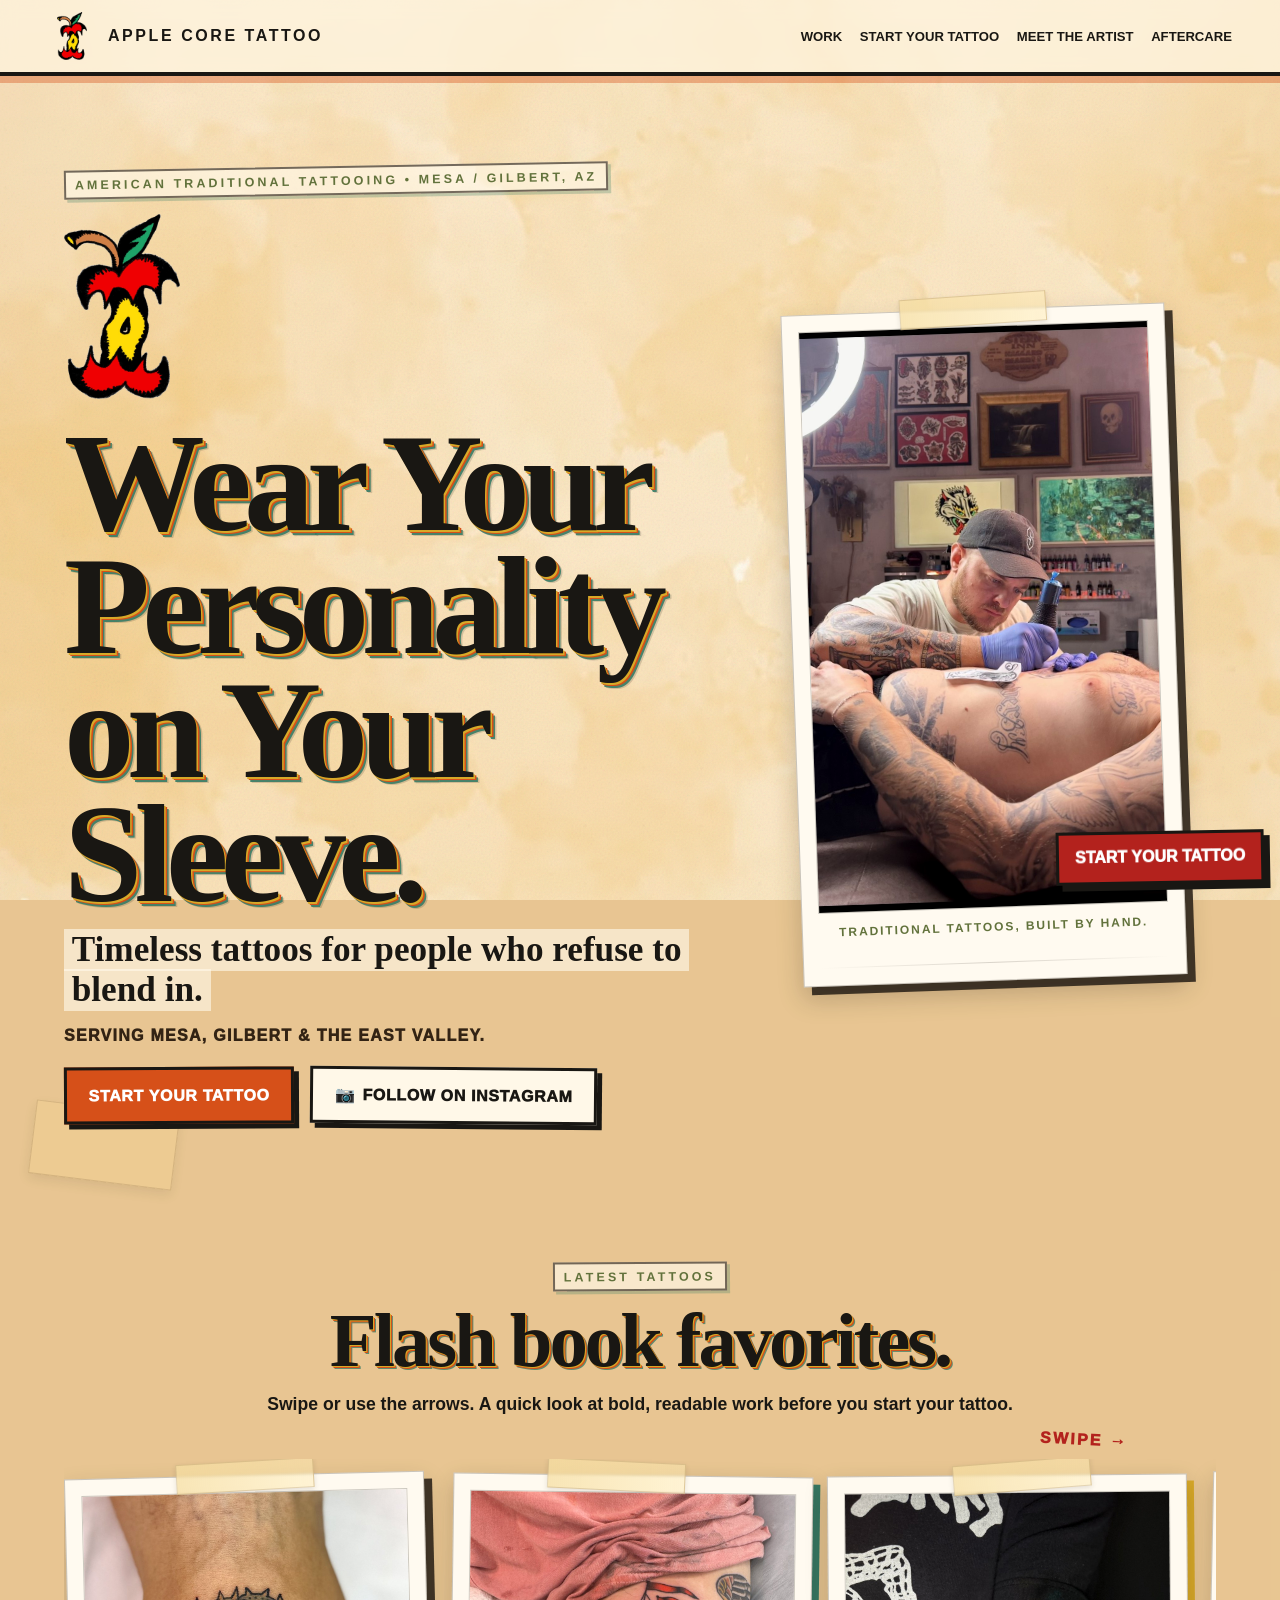
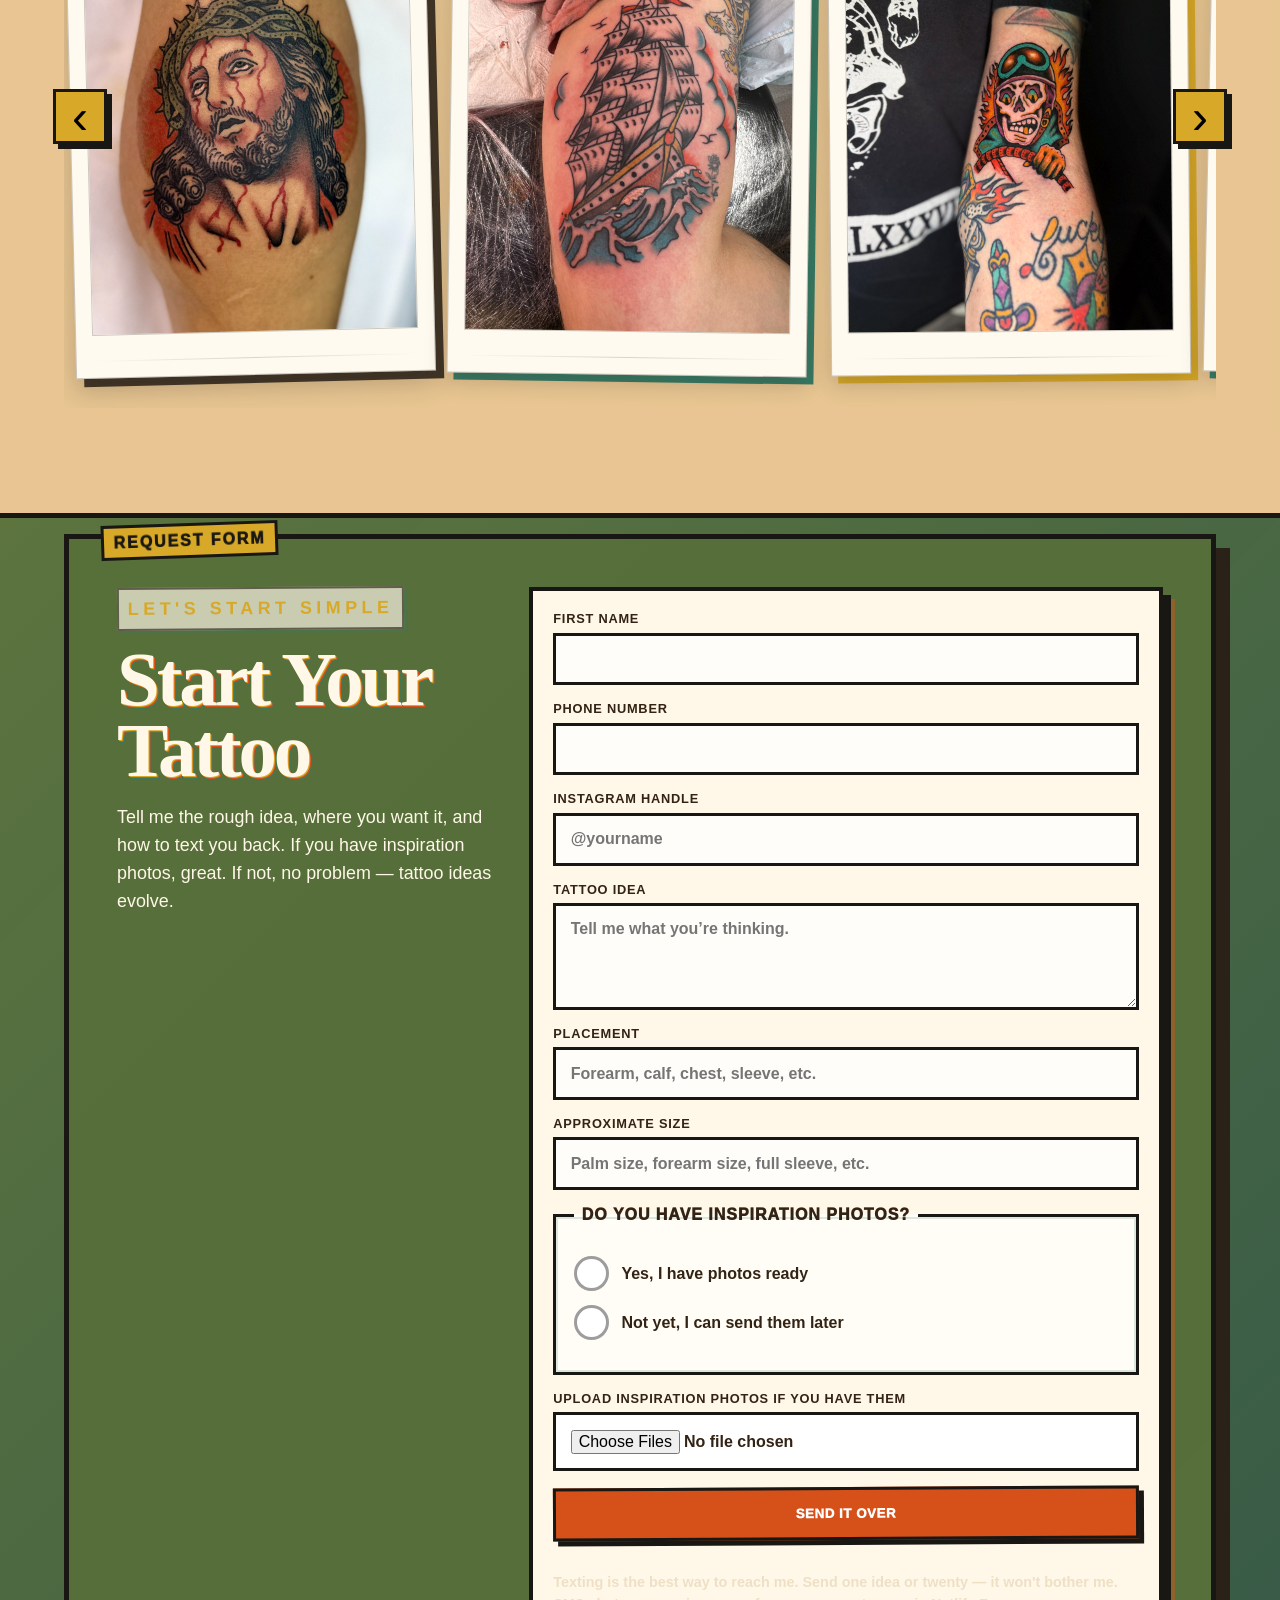
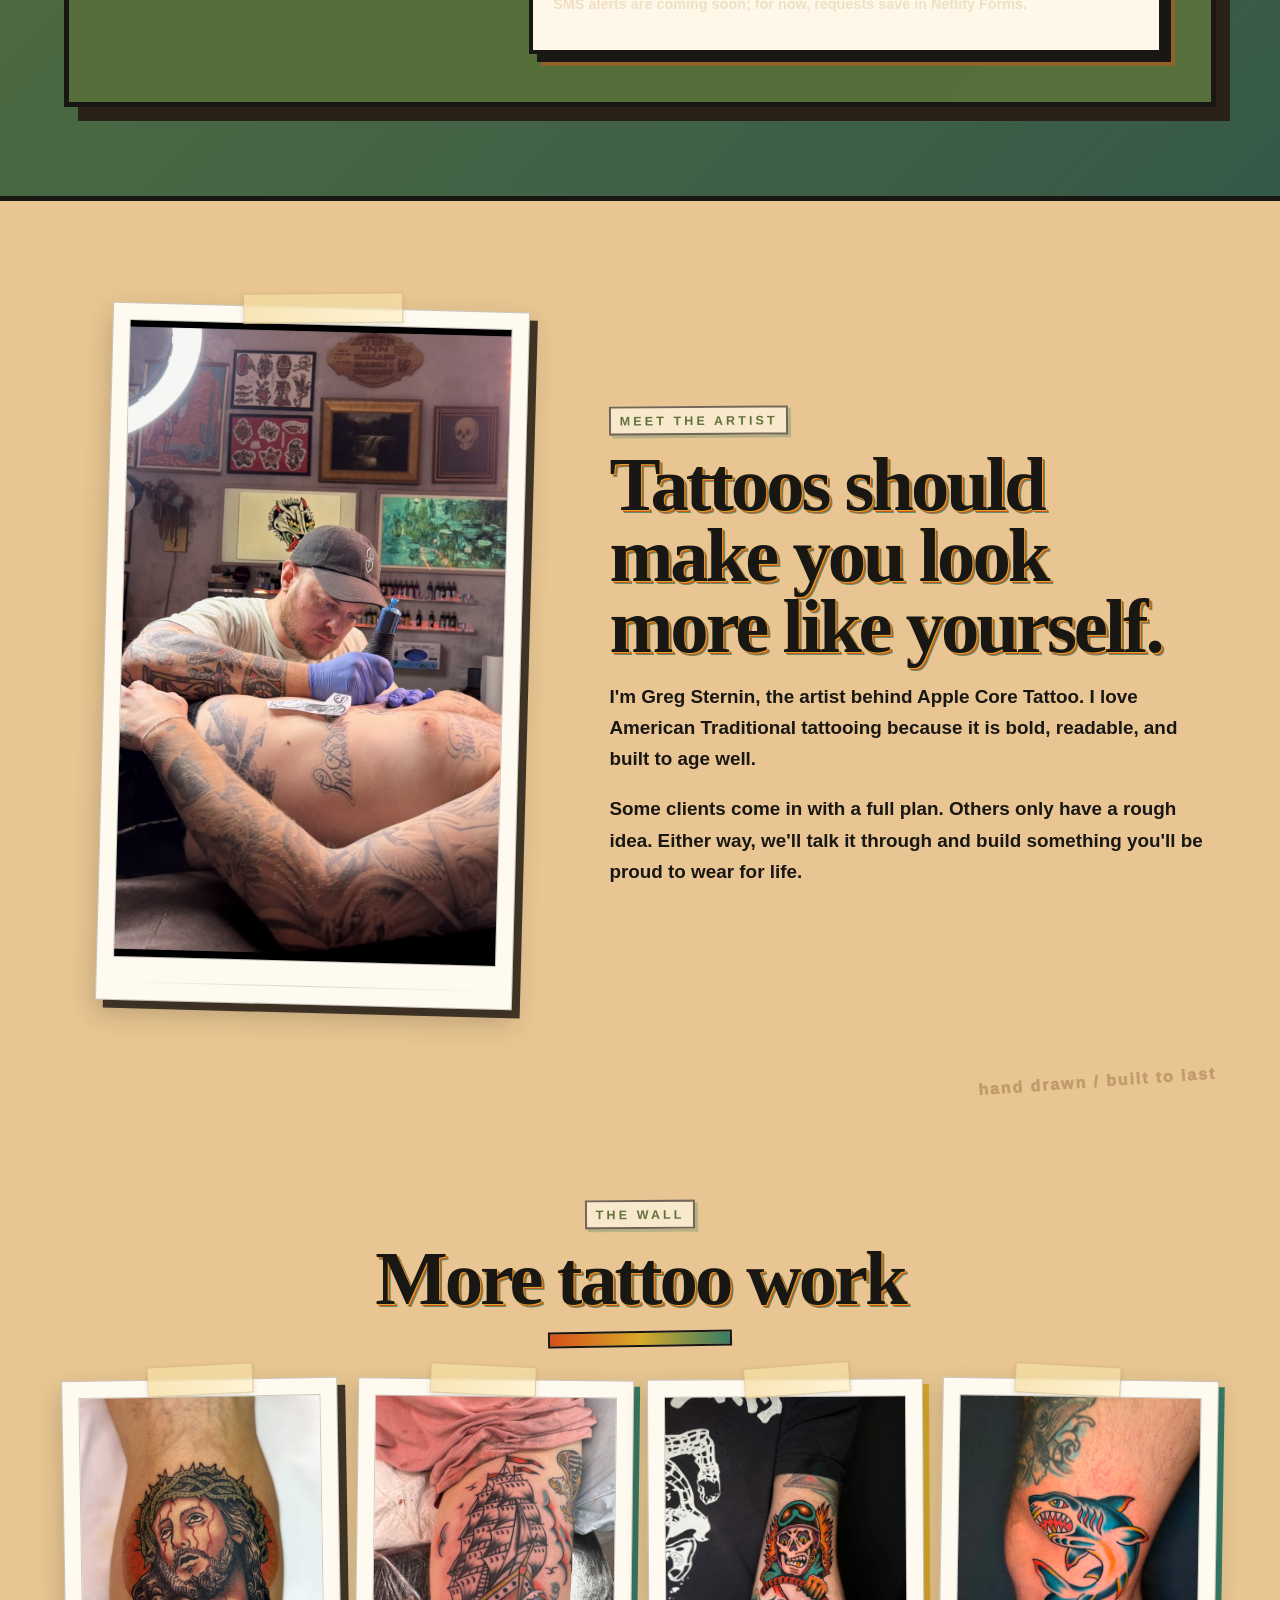
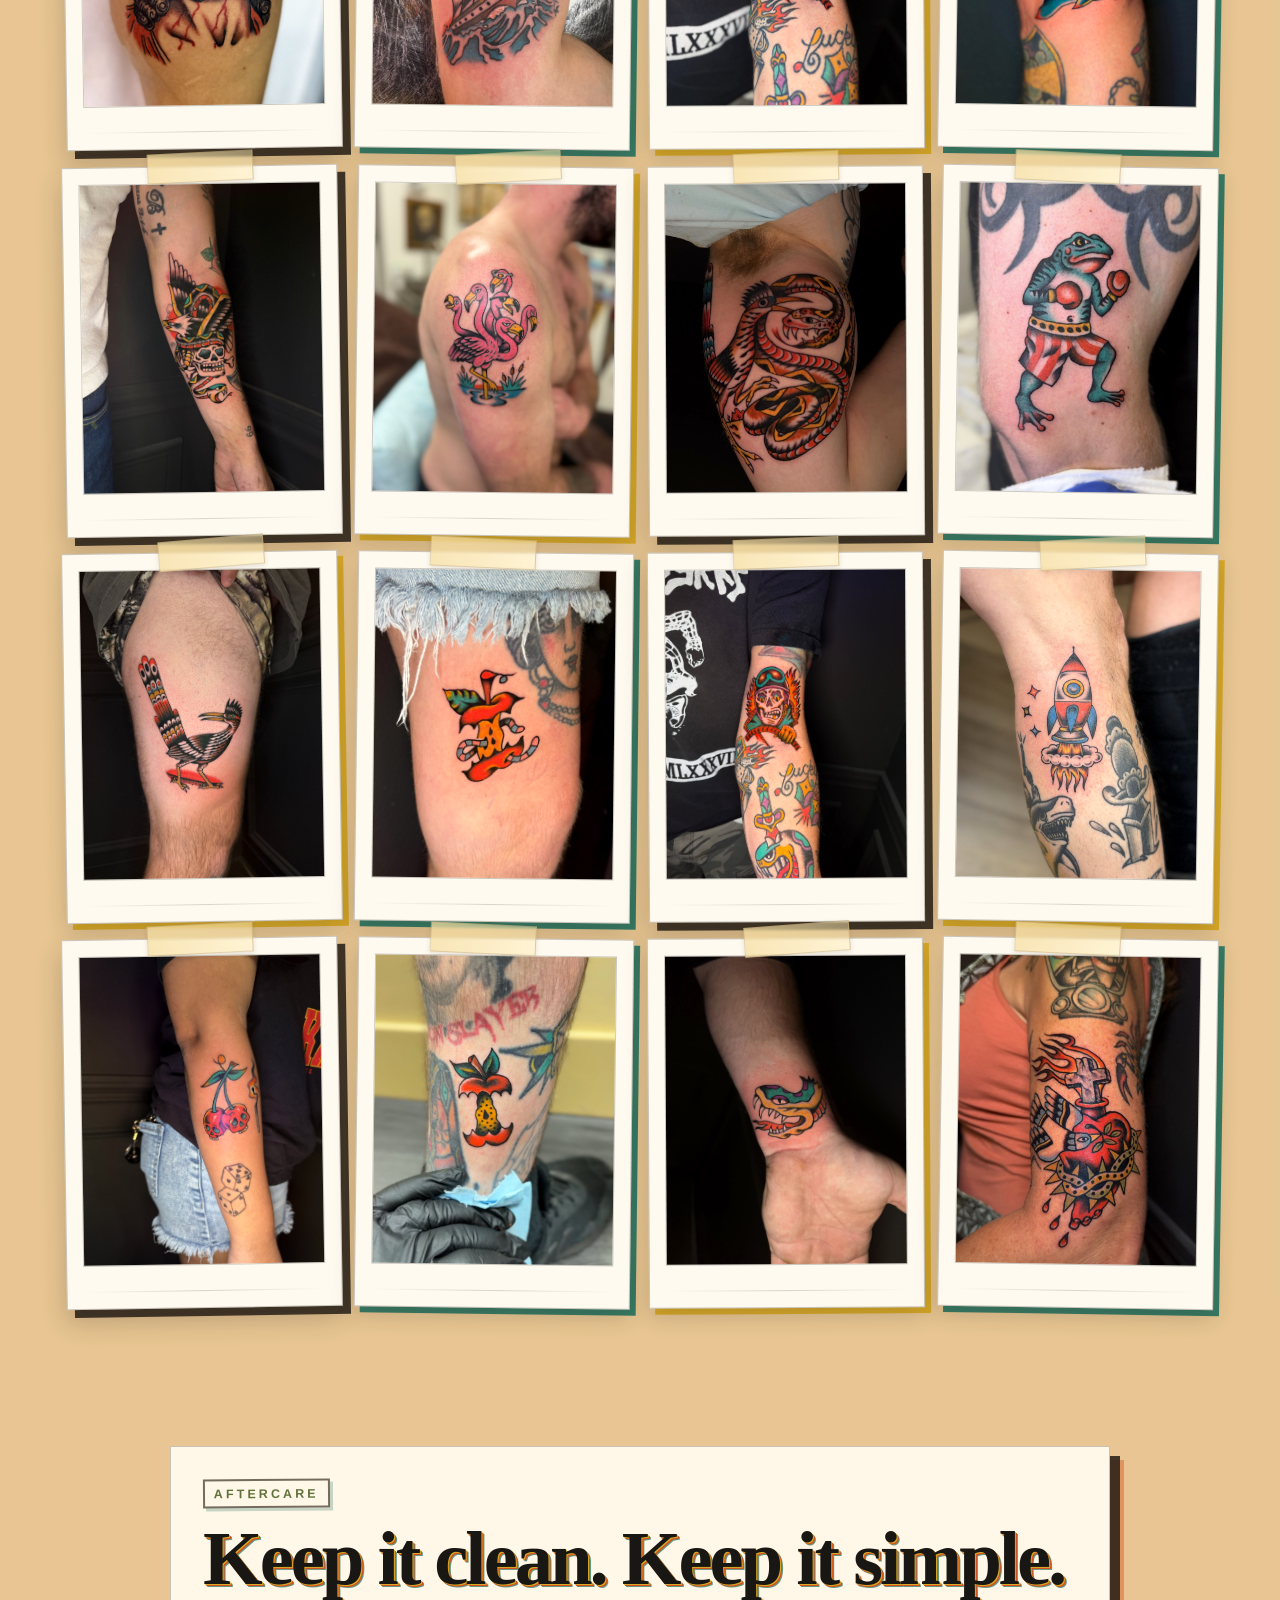
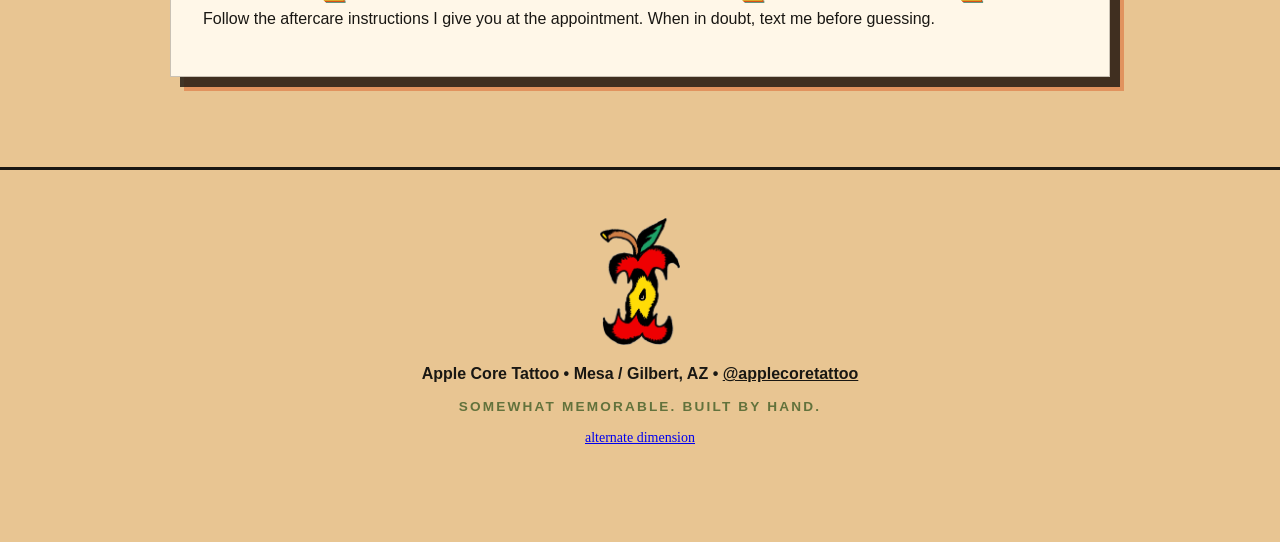
==== index.html @ 22be1c93 "Fix homepage and add Alt Dem portal" ====
<!doctype html>
<html lang="en">
<head>
  <meta charset="utf-8">
  <meta name="viewport" content="width=device-width, initial-scale=1">
  <title>Apple Core Tattoo | American Traditional Tattoo Artist in Mesa & Gilbert, AZ</title>
  <meta name="description" content="Apple Core Tattoo by Greg Sternin. Bold American Traditional tattooing serving Mesa, Gilbert and the East Valley.">
  <link rel="icon" href="assets/logo/favicon.png">
  <link rel="stylesheet" href="styles.css">
  <link rel="stylesheet" href="portal.css">
</head>
<body>
  <header class="site-header">
    <a class="brand" href="#top" aria-label="Apple Core Tattoo home">
      <img src="assets/logo/apple-core-logo.png" alt="Apple Core Tattoo logo">
      <span>Apple Core Tattoo</span>
    </a>
    <nav>
      <a href="#work">Work</a>
      <a href="#start">Start Your Tattoo</a>
      <a href="#meet">Meet the Artist</a>
      <a href="#aftercare">Aftercare</a>
    </nav>
  </header>

  <main id="top">
    <section class="hero section-pad">
      <div class="hero-copy">
        <p class="eyebrow">American Traditional Tattooing • Mesa / Gilbert, AZ</p>
        <img class="hero-logo" src="assets/logo/apple-core-logo.png" alt="Apple Core Tattoo logo">
        <h1 class="shadow-title">Wear Your Personality on Your Sleeve.</h1>
        <p class="hero-sub">Timeless tattoos for people who refuse to blend in.</p>
        <p class="location">Serving Mesa, Gilbert & the East Valley.</p>
        <div class="hero-actions">
          <a class="btn btn-primary" href="#start">Start Your Tattoo</a>
          <a class="btn btn-secondary" href="https://www.instagram.com/applecoretattoo/" target="_blank" rel="noopener">Follow on Instagram</a>
        </div>
      </div>
      <figure class="hero-photo paper-card">
        <img src="assets/hero/greg-tattooing.jpg" alt="Greg Sternin tattooing at Apple Core Tattoo">
        <figcaption>Traditional tattoos, built by hand.</figcaption>
      </figure>
    </section>

    <section id="work" class="work section-pad compact">
      <div class="section-heading">
        <p class="eyebrow">Latest Tattoos</p>
        <h2 class="shadow-title small">Flash book favorites.</h2>
        <p>Swipe or use the arrows. A quick look at bold, readable work before you start your tattoo.</p>
      </div>
      <div class="carousel-wrap">
        <button class="arrow prev" aria-label="Previous tattoo">‹</button>
        <div class="carousel" id="carousel">
          <figure class="slide"><a href="assets/gallery/01-jesus.jpg" data-lightbox><img src="assets/gallery/01-jesus.jpg" alt="Jesus portrait tattoo" loading="lazy"></a></figure>
          <figure class="slide"><a href="assets/gallery/02-clipper-ship.jpg" data-lightbox><img src="assets/gallery/02-clipper-ship.jpg" alt="Clipper ship tattoo" loading="lazy"></a></figure>
          <figure class="slide"><a href="assets/gallery/03-skeleton-driving.jpg" data-lightbox><img src="assets/gallery/03-skeleton-driving.jpg" alt="Skeleton tattoo" loading="lazy"></a></figure>
          <figure class="slide"><a href="assets/gallery/04-shark.jpg" data-lightbox><img src="assets/gallery/04-shark.jpg" alt="Traditional shark tattoo" loading="lazy"></a></figure>
          <figure class="slide"><a href="assets/gallery/05-snake-roadrunner.jpg" data-lightbox><img src="assets/gallery/05-snake-roadrunner.jpg" alt="Snake and roadrunner tattoo" loading="lazy"></a></figure>
          <figure class="slide"><a href="assets/gallery/06-sacred-heart-dove.jpg" data-lightbox><img src="assets/gallery/06-sacred-heart-dove.jpg" alt="Sacred heart and dove tattoo" loading="lazy"></a></figure>
          <figure class="slide"><a href="assets/gallery/07-eagle-snake-skull.jpg" data-lightbox><img src="assets/gallery/07-eagle-snake-skull.jpg" alt="Eagle snake and skull tattoo" loading="lazy"></a></figure>
          <figure class="slide"><a href="assets/gallery/08-boxing-frog.jpg" data-lightbox><img src="assets/gallery/08-boxing-frog.jpg" alt="Boxing frog tattoo" loading="lazy"></a></figure>
          <figure class="slide"><a href="assets/gallery/09-img_6074.jpg" data-lightbox><img src="assets/gallery/09-img_6074.jpg" alt="Apple Core tattoo work" loading="lazy"></a></figure>
          <figure class="slide"><a href="assets/gallery/10-img_6157.jpg" data-lightbox><img src="assets/gallery/10-img_6157.jpg" alt="Apple Core tattoo work" loading="lazy"></a></figure>
          <figure class="slide"><a href="assets/gallery/11-img_4639.jpg" data-lightbox><img src="assets/gallery/11-img_4639.jpg" alt="Apple Core tattoo work" loading="lazy"></a></figure>
          <figure class="slide"><a href="assets/gallery/12-img_3001.jpg" data-lightbox><img src="assets/gallery/12-img_3001.jpg" alt="Apple Core tattoo work" loading="lazy"></a></figure>
          <figure class="slide"><a href="assets/gallery/13-img_6026.jpg" data-lightbox><img src="assets/gallery/13-img_6026.jpg" alt="Apple Core tattoo work" loading="lazy"></a></figure>
          <figure class="slide"><a href="assets/gallery/14-img_7528.jpg" data-lightbox><img src="assets/gallery/14-img_7528.jpg" alt="Apple Core tattoo work" loading="lazy"></a></figure>
          <figure class="slide"><a href="assets/gallery/15-img_5172.jpg" data-lightbox><img src="assets/gallery/15-img_5172.jpg" alt="Apple Core tattoo work" loading="lazy"></a></figure>
          <figure class="slide"><a href="assets/gallery/16-img_6448.jpg" data-lightbox><img src="assets/gallery/16-img_6448.jpg" alt="Apple Core tattoo work" loading="lazy"></a></figure>
        </div>
        <button class="arrow next" aria-label="Next tattoo">›</button>
      </div>
    </section>

    <section id="start" class="start section-pad">
      <div class="start-card">
        <div>
          <p class="eyebrow">Let's start simple</p>
          <h2 class="shadow-title small">Start Your Tattoo</h2>
          <p>Tell me the rough idea, where you want it, and how to text you back. If you have inspiration photos, great. If not, no problem — tattoo ideas evolve.</p>
        </div>
        <form name="tattoo-consultation" method="POST" data-netlify="true" netlify-honeypot="bot-field" action="/thanks.html" class="consult-form" enctype="multipart/form-data">
          <input type="hidden" name="form-name" value="tattoo-consultation">
          <p class="hidden"><label>Leave this blank: <input name="bot-field"></label></p>
          <label>First name <input required name="name" type="text" autocomplete="given-name"></label>
          <label>Phone number <input required name="phone" type="tel" autocomplete="tel"></label>
          <label>Instagram handle <input name="instagram" type="text" placeholder="@yourname"></label>
          <label>Tattoo idea <textarea required name="idea" rows="4" placeholder="Tell me what you’re thinking."></textarea></label>
          <label>Placement <input name="placement" type="text" placeholder="Forearm, calf, chest, sleeve, etc."></label>
          <label>Approximate size <input name="size" type="text" placeholder="Palm size, forearm size, full sleeve, etc."></label>
          <fieldset class="radio-card">
            <legend>Do you have inspiration photos?</legend>
            <label class="radio"><input type="radio" name="inspiration" value="Yes, I have photos ready"> <span>Yes, I have photos ready</span></label>
            <label class="radio"><input type="radio" name="inspiration" value="Not yet, I can send them later"> <span>Not yet, I can send them later</span></label>
          </fieldset>
          <label>Upload inspiration photos if you have them <input name="photos" type="file" multiple accept="image/*"></label>
          <button class="btn btn-primary" type="submit">Send It Over</button>
          <p class="form-note">Texting is the best way to reach me. Send one idea or twenty — it won't bother me. SMS alerts are coming soon; for now, requests save in Netlify Forms.</p>
        </form>
      </div>
    </section>

    <section id="meet" class="meet section-pad">
      <figure class="paper-card meet-photo"><img src="assets/hero/greg-tattooing.jpg" alt="Greg tattooing a client"></figure>
      <div class="meet-copy">
        <p class="eyebrow">Meet the Artist</p>
        <h2 class="shadow-title small">Tattoos should make you look more like yourself.</h2>
        <p>I'm Greg Sternin, the artist behind Apple Core Tattoo. I love American Traditional tattooing because it is bold, readable, and built to age well.</p>
        <p>Some clients come in with a full plan. Others only have a rough idea. Either way, we'll talk it through and build something you'll be proud to wear for life.</p>
      </div>
    </section>

    <section class="full-gallery section-pad">
      <div class="section-heading">
        <p class="eyebrow">The Wall</p>
        <h2 class="shadow-title small">More tattoo work</h2>
      </div>
      <div class="gallery-grid">
        <figure class="gallery-card"><a href="assets/gallery/01-jesus.jpg" data-lightbox><img src="assets/gallery/01-jesus.jpg" alt="Jesus portrait tattoo" loading="lazy"></a></figure>
        <figure class="gallery-card"><a href="assets/gallery/02-clipper-ship.jpg" data-lightbox><img src="assets/gallery/02-clipper-ship.jpg" alt="Clipper ship tattoo" loading="lazy"></a></figure>
        <figure class="gallery-card"><a href="assets/gallery/03-skeleton-driving.jpg" data-lightbox><img src="assets/gallery/03-skeleton-driving.jpg" alt="Skeleton tattoo" loading="lazy"></a></figure>
        <figure class="gallery-card"><a href="assets/gallery/04-shark.jpg" data-lightbox><img src="assets/gallery/04-shark.jpg" alt="Traditional shark tattoo" loading="lazy"></a></figure>
        <figure class="gallery-card"><a href="assets/gallery/05-snake-roadrunner.jpg" data-lightbox><img src="assets/gallery/05-snake-roadrunner.jpg" alt="Snake and roadrunner tattoo" loading="lazy"></a></figure>
        <figure class="gallery-card"><a href="assets/gallery/06-sacred-heart-dove.jpg" data-lightbox><img src="assets/gallery/06-sacred-heart-dove.jpg" alt="Sacred heart and dove tattoo" loading="lazy"></a></figure>
        <figure class="gallery-card"><a href="assets/gallery/07-eagle-snake-skull.jpg" data-lightbox><img src="assets/gallery/07-eagle-snake-skull.jpg" alt="Eagle snake and skull tattoo" loading="lazy"></a></figure>
        <figure class="gallery-card"><a href="assets/gallery/08-boxing-frog.jpg" data-lightbox><img src="assets/gallery/08-boxing-frog.jpg" alt="Boxing frog tattoo" loading="lazy"></a></figure>
        <figure class="gallery-card"><a href="assets/gallery/09-img_6074.jpg" data-lightbox><img src="assets/gallery/09-img_6074.jpg" alt="Apple Core tattoo work" loading="lazy"></a></figure>
        <figure class="gallery-card"><a href="assets/gallery/10-img_6157.jpg" data-lightbox><img src="assets/gallery/10-img_6157.jpg" alt="Apple Core tattoo work" loading="lazy"></a></figure>
        <figure class="gallery-card"><a href="assets/gallery/11-img_4639.jpg" data-lightbox><img src="assets/gallery/11-img_4639.jpg" alt="Apple Core tattoo work" loading="lazy"></a></figure>
        <figure class="gallery-card"><a href="assets/gallery/12-img_3001.jpg" data-lightbox><img src="assets/gallery/12-img_3001.jpg" alt="Apple Core tattoo work" loading="lazy"></a></figure>
        <figure class="gallery-card"><a href="assets/gallery/13-img_6026.jpg" data-lightbox><img src="assets/gallery/13-img_6026.jpg" alt="Apple Core tattoo work" loading="lazy"></a></figure>
        <figure class="gallery-card"><a href="assets/gallery/14-img_7528.jpg" data-lightbox><img src="assets/gallery/14-img_7528.jpg" alt="Apple Core tattoo work" loading="lazy"></a></figure>
        <figure class="gallery-card"><a href="assets/gallery/15-img_5172.jpg" data-lightbox><img src="assets/gallery/15-img_5172.jpg" alt="Apple Core tattoo work" loading="lazy"></a></figure>
        <figure class="gallery-card"><a href="assets/gallery/16-img_6448.jpg" data-lightbox><img src="assets/gallery/16-img_6448.jpg" alt="Apple Core tattoo work" loading="lazy"></a></figure>
      </div>
    </section>

    <section id="aftercare" class="aftercare section-pad compact">
      <div class="note-card">
        <p class="eyebrow">Aftercare</p>
        <h2 class="shadow-title small">Keep it clean. Keep it simple.</h2>
        <p>Follow the aftercare instructions I give you at the appointment. When in doubt, text me before guessing.</p>
      </div>
    </section>
  </main>

  <footer>
    <img src="assets/logo/apple-core-logo.png" alt="Apple Core Tattoo logo">
    <p>
      Apple Core Tattoo • Mesa / Gilbert, AZ •
      <a href="https://www.instagram.com/applecoretattoo/" target="_blank" rel="noopener">@applecoretattoo</a>
    </p>
    <p class="tagline">Somewhat memorable. Built by hand.</p>
    <p class="dimension-entry">
      <a class="alternate-dimension-link" href="alternate-dimension.html">alternate dimension</a>
    </p>
  </footer>

  <div class="lightbox" id="lightbox" aria-hidden="true">
    <button aria-label="Close image">×</button>
    <img alt="Expanded tattoo image">
  </div>

  <a class="sticky-book" href="#start">Start Your Tattoo</a>

  <script>
    const carousel = document.getElementById('carousel');
    document.querySelector('.next').addEventListener('click', () => carousel.scrollBy({left: 380, behavior:'smooth'}));
    document.querySelector('.prev').addEventListener('click', () => carousel.scrollBy({left: -380, behavior:'smooth'}));

    const lightbox = document.getElementById('lightbox');
    const lbImg = lightbox.querySelector('img');

    document.querySelectorAll('[data-lightbox]').forEach(a => {
      a.addEventListener('click', e => {
        e.preventDefault();
        lbImg.src = a.href;
        lightbox.classList.add('open');
        lightbox.setAttribute('aria-hidden', 'false');
      });
    });

    lightbox.addEventListener('click', () => {
      lightbox.classList.remove('open');
      lightbox.setAttribute('aria-hidden', 'true');
      lbImg.src = '';
    });
  </script>
</body>
</html>
---- styles.css ----
:root{
  --ink:#191713; --paper:#f6efdf; --paper2:#efe0c5; --orange:#d65019; --red:#b3221d; --olive:#62723c; --teal:#377b65; --mustard:#d8a928; --shadow:#2a2118; --brown:#332314;
}
*{box-sizing:border-box} html{scroll-behavior:smooth} body{margin:0;color:var(--ink);font-family:Arial, Helvetica, sans-serif;background:var(--paper);}
body:before{content:"";position:fixed;inset:0;z-index:-2;background:radial-gradient(circle at 18% 12%, rgba(92,50,18,.11), transparent 16rem),radial-gradient(circle at 82% 18%, rgba(214,80,25,.09), transparent 12rem),radial-gradient(circle at 30% 88%, rgba(55,123,101,.08), transparent 18rem),linear-gradient(115deg,var(--paper),#f9f3e6 48%,var(--paper2));}
body:after{content:"";position:fixed;inset:0;z-index:-1;opacity:.23;background-image:url("data:image/svg+xml,%3Csvg xmlns='http://www.w3.org/2000/svg' width='220' height='220'%3E%3Cfilter id='n'%3E%3CfeTurbulence type='fractalNoise' baseFrequency='.7' numOctaves='4' stitchTiles='stitch'/%3E%3C/filter%3E%3Crect width='220' height='220' filter='url(%23n)' opacity='.34'/%3E%3C/svg%3E");mix-blend-mode:multiply;}
a{color:inherit}.site-header{position:sticky;top:0;z-index:10;display:flex;justify-content:space-between;gap:1rem;align-items:center;padding:.75rem clamp(1rem,4vw,3rem);background:rgba(246,239,223,.92);backdrop-filter:blur(9px);border-bottom:3px solid var(--ink)}
.brand{display:flex;align-items:center;gap:.75rem;text-decoration:none;text-transform:uppercase;letter-spacing:.16em;font-weight:900}.brand img{width:48px;height:48px;object-fit:contain}.site-header nav{display:flex;gap:1.1rem;align-items:center;font-weight:900;text-transform:uppercase;font-size:.82rem}.site-header nav a{text-decoration:none}.site-header nav a:hover{color:var(--orange)}
.section-pad{padding:clamp(2.5rem,7vw,6rem) clamp(1rem,5vw,4rem)}.compact{padding-top:clamp(1.6rem,4vw,3rem)}
.hero{display:grid;grid-template-columns:minmax(0,1.05fr) minmax(320px,.78fr);gap:clamp(2rem,5vw,5rem);align-items:center;min-height:calc(100vh - 78px)}.eyebrow{text-transform:uppercase;letter-spacing:.25em;font-weight:900;font-size:.78rem;color:var(--olive);margin:0 0 .85rem}.hero-logo{width:116px;margin:.35rem 0 1rem}.shadow-title{font-family:Georgia, 'Cooper Black', serif;font-weight:900;line-height:.88;letter-spacing:-.055em;font-size:clamp(4rem,11vw,9rem);margin:.1rem 0 .9rem;color:var(--ink);text-shadow:4px 4px 0 var(--mustard),8px 8px 0 var(--orange),12px 12px 0 rgba(55,123,101,.85)}.shadow-title.small{font-size:clamp(2.45rem,6vw,5rem);line-height:.92;text-shadow:3px 3px 0 var(--mustard),6px 6px 0 var(--orange)}.hero-sub{font-family:Georgia,serif;font-size:clamp(1.35rem,3vw,2.2rem);font-weight:900;max-width:780px}.location{font-weight:900;text-transform:uppercase;letter-spacing:.08em}.hero-actions{display:flex;flex-wrap:wrap;gap:1rem;margin-top:1.4rem}.btn{display:inline-flex;align-items:center;justify-content:center;padding:1rem 1.35rem;border:3px solid var(--ink);text-decoration:none;text-transform:uppercase;font-weight:1000;letter-spacing:.04em;box-shadow:7px 7px 0 var(--shadow);transition:.15s transform,.15s box-shadow;background:white}.btn:hover{transform:translate(3px,3px);box-shadow:4px 4px 0 var(--shadow)}.btn-primary{background:var(--orange);color:white}.btn-secondary{background:#fff8e8;color:var(--ink)}
.paper-card{background:white;border:4px solid var(--ink);padding:.65rem;box-shadow:13px 13px 0 var(--shadow),18px 18px 0 rgba(214,80,25,.65);transform:rotate(1deg)}.paper-card img{display:block;width:100%;height:auto}.paper-card figcaption{text-align:center;margin:.65rem 0 .2rem;text-transform:uppercase;font-size:.75rem;font-weight:900;letter-spacing:.16em;color:var(--olive)}
.section-heading{text-align:center;max-width:900px;margin:0 auto 2rem}.section-heading p:not(.eyebrow){font-size:1.1rem;font-weight:700}.carousel-wrap{position:relative}.carousel{display:flex;gap:1.2rem;overflow-x:auto;scroll-snap-type:x mandatory;padding:1rem .4rem 2rem;scrollbar-color:var(--orange) transparent}.slide{scroll-snap-align:start;flex:0 0 min(78vw,360px);margin:0;background:white;border:3px solid var(--ink);box-shadow:8px 8px 0 var(--orange);padding:.5rem}.slide img{width:100%;height:440px;object-fit:cover;display:block}.arrow{position:absolute;top:42%;z-index:3;border:3px solid var(--ink);background:var(--mustard);font-size:3rem;line-height:1;width:3.4rem;height:3.4rem;box-shadow:5px 5px 0 var(--ink);cursor:pointer}.prev{left:-.7rem}.next{right:-.7rem}
.start{padding-top:1rem}.start-card{display:grid;grid-template-columns:.75fr 1.25fr;gap:2rem;background:rgba(255,255,255,.58);border:4px solid var(--ink);box-shadow:12px 12px 0 var(--olive);padding:clamp(1.2rem,4vw,3rem)}.start-card p{font-size:1.12rem;line-height:1.55}.consult-form{display:grid;gap:1rem}.consult-form label{display:grid;gap:.4rem;font-weight:900;text-transform:uppercase;letter-spacing:.06em;font-size:.8rem}.consult-form input,.consult-form textarea,.consult-form select{width:100%;border:3px solid var(--ink);background:#fffdf6;padding:.9rem;font:inherit;font-size:1rem}.form-note{font-size:.9rem!important;font-weight:800;color:var(--olive)}
.meet{display:grid;grid-template-columns:.82fr 1fr;gap:3rem;align-items:center}.meet-copy p:not(.eyebrow){font-size:1.18rem;line-height:1.65;font-weight:700}.gallery-grid{display:grid;grid-template-columns:repeat(4,1fr);gap:1rem}.gallery-card{margin:0;background:white;border:3px solid var(--ink);padding:.45rem;box-shadow:6px 6px 0 var(--orange)}.gallery-card:nth-child(2n){box-shadow:6px 6px 0 var(--teal);transform:rotate(.8deg)}.gallery-card:nth-child(3n){box-shadow:6px 6px 0 var(--mustard);transform:rotate(-.6deg)}.gallery-card img{display:block;width:100%;height:310px;object-fit:cover}.note-card{max-width:940px;margin:auto;background:#fff8e8;border:4px solid var(--ink);box-shadow:10px 10px 0 var(--orange);padding:2rem}footer{text-align:center;padding:3rem 1rem 6rem;border-top:3px solid var(--ink);font-weight:900}footer img{width:80px}.tagline{text-transform:uppercase;letter-spacing:.16em;color:var(--olive)}
.lightbox{position:fixed;inset:0;background:rgba(0,0,0,.88);display:none;align-items:center;justify-content:center;z-index:30;padding:1rem}.lightbox.open{display:flex}.lightbox img{max-width:94vw;max-height:90vh}.lightbox button{position:absolute;top:1rem;right:1rem;font-size:2rem;background:white;border:0;width:3rem;height:3rem}.sticky-book{position:fixed;right:1rem;bottom:1rem;z-index:20;background:var(--red);color:white;text-decoration:none;text-transform:uppercase;font-weight:1000;border:3px solid var(--ink);padding:.9rem 1rem;box-shadow:6px 6px 0 var(--ink)}
@media (max-width:900px){.site-header{align-items:flex-start}.site-header nav{display:none}.hero,.start-card,.meet{grid-template-columns:1fr}.hero{min-height:auto}.shadow-title{font-size:clamp(3.3rem,17vw,6rem)}.hero-photo{order:-1}.gallery-grid{grid-template-columns:repeat(2,1fr)}.gallery-card img{height:245px}.slide img{height:380px}.arrow{display:none}}
@media (max-width:520px){.section-pad{padding-left:1rem;padding-right:1rem}.brand span{font-size:.8rem}.hero-logo{width:90px}.gallery-grid{grid-template-columns:1fr}.gallery-card img{height:auto}.slide{flex-basis:86vw}.slide img{height:360px}.sticky-book{left:1rem;text-align:center}.paper-card{box-shadow:8px 8px 0 var(--shadow),12px 12px 0 rgba(214,80,25,.65)}}

/* v2.1 refinements: coffee-stained flash paper, clearer form, polaroid photo feel */
body{background:#f4ead6;}
body:before{
  background:
    radial-gradient(ellipse at 16% 11%, rgba(116,70,28,.18) 0 5rem, transparent 8.5rem),
    radial-gradient(ellipse at 78% 20%, rgba(91,52,19,.12) 0 4.2rem, transparent 8rem),
    radial-gradient(circle at 68% 80%, rgba(70,41,18,.10) 0 3rem, transparent 7rem),
    radial-gradient(circle at 26% 72%, rgba(198,105,45,.10) 0 5rem, transparent 11rem),
    linear-gradient(115deg,#fbf3df 0%,#f3e4c9 47%,#f8efd9 100%);
}
body:after{
  opacity:.33;
  background-image:
    url("data:image/svg+xml,%3Csvg xmlns='http://www.w3.org/2000/svg' width='260' height='260'%3E%3Cfilter id='n'%3E%3CfeTurbulence type='fractalNoise' baseFrequency='.58' numOctaves='5' stitchTiles='stitch'/%3E%3C/filter%3E%3Crect width='260' height='260' filter='url(%23n)' opacity='.30'/%3E%3C/svg%3E"),
    radial-gradient(ellipse at 18% 12%, transparent 0 3.3rem, rgba(83,49,20,.14) 3.45rem 3.8rem, transparent 4rem),
    radial-gradient(ellipse at 86% 68%, transparent 0 2.6rem, rgba(83,49,20,.11) 2.75rem 3.05rem, transparent 3.2rem);
}
.shadow-title{text-shadow:4px 4px 0 var(--mustard),8px 8px 0 var(--orange),12px 12px 0 rgba(55,123,101,.88),15px 15px 0 rgba(25,23,19,.18)}
.shadow-title.small{text-shadow:3px 3px 0 var(--mustard),6px 6px 0 var(--orange),9px 9px 0 rgba(55,123,101,.65)}
.paper-card,.slide,.gallery-card{background:#fffaf0;border:4px solid var(--ink);padding:.7rem .7rem 1.7rem;box-shadow:10px 10px 0 rgba(42,33,24,.95),15px 15px 0 rgba(214,80,25,.58)}
.paper-card figcaption{margin-top:.8rem}.slide img,.gallery-card img,.paper-card img{border:1px solid rgba(25,23,19,.18)}
.slide:nth-child(2n){transform:rotate(-.8deg)}.slide:nth-child(3n){transform:rotate(.9deg)}
.start{background:var(--olive);border-top:5px solid var(--ink);border-bottom:5px solid var(--ink)}
.start-card{background:#5d733f;box-shadow:14px 14px 0 var(--shadow);color:#fff7e8}.start-card .eyebrow{color:var(--mustard)}.start-card .shadow-title{color:#fff7e8}.start-card p{color:#fff7e8}.consult-form{background:#fff7e8;color:var(--brown);border:4px solid var(--ink);padding:1.25rem;box-shadow:9px 9px 0 var(--shadow)}
.hidden{display:none!important}.consult-form fieldset.radio-card{border:3px solid var(--ink);padding:1.1rem;margin:0;background:#fffdf6}.consult-form legend{font-weight:1000;text-transform:uppercase;letter-spacing:.06em;padding:0 .5rem}.consult-form .radio{display:flex;align-items:center;gap:.8rem;text-transform:none;letter-spacing:0;font-size:1rem;margin:.9rem 0}.consult-form .radio input{appearance:none;width:2rem;height:2rem;border:3px solid #9d9d9d;border-radius:50%;background:#fff;margin:0;display:inline-block;position:relative;flex:0 0 auto}.consult-form .radio input:checked{border-color:var(--ink);background:radial-gradient(circle at center,var(--orange) 0 42%,#fff 44%)}.consult-form input[type="file"]{background:#fff}.form-note{color:#efe0c5!important}.note-card{background:#fff7e8}.thanks-card,.note-card{min-height:auto}.thanks main{min-height:100vh;display:grid;place-items:center}.thanks .note-card{text-align:center}.thanks .note-card p{font-size:1.15rem;line-height:1.55}.thanks .note-card img{margin-bottom:1rem}
@media(max-width:900px){.paper-card,.slide,.gallery-card{padding:.55rem .55rem 1.35rem}.start-card{padding:1rem}.consult-form{padding:1rem}}


/* AppleCoreTattoo v3 refinements */
:root{
  --paper:#f8efd9;
  --coffee:#7a4c24;
}
body:before{
  background:
    radial-gradient(ellipse at 12% 9%, rgba(122,76,36,.20) 0 3.4rem, transparent 7.3rem),
    radial-gradient(ellipse at 12% 9%, transparent 0 4.05rem, rgba(95,58,27,.16) 4.15rem 4.55rem, transparent 4.85rem),
    radial-gradient(ellipse at 87% 18%, rgba(99,61,28,.12) 0 2.8rem, transparent 6.4rem),
    radial-gradient(ellipse at 72% 86%, transparent 0 3.1rem, rgba(90,52,20,.12) 3.18rem 3.56rem, transparent 3.9rem),
    radial-gradient(circle at 24% 78%, rgba(201,106,43,.09) 0 5.2rem, transparent 10rem),
    linear-gradient(118deg,#fbf4e3 0%,#f0dfbf 43%,#f9efd8 100%);
}
body:after{
  opacity:.36;
  background-image:
    url("data:image/svg+xml,%3Csvg xmlns='http://www.w3.org/2000/svg' width='320' height='320'%3E%3Cfilter id='n'%3E%3CfeTurbulence type='fractalNoise' baseFrequency='.42' numOctaves='5' stitchTiles='stitch'/%3E%3C/filter%3E%3Crect width='320' height='320' filter='url(%23n)' opacity='.38'/%3E%3C/svg%3E"),
    radial-gradient(circle at 31% 34%, rgba(92,55,23,.13) 0 .06rem, transparent .08rem),
    radial-gradient(circle at 64% 58%, rgba(42,33,24,.08) 0 .055rem, transparent .075rem);
  background-size:320px 320px, 44px 44px, 53px 53px;
}
.shadow-title{
  text-shadow:
    2px 2px 0 var(--mustard),
    4px 4px 0 var(--orange),
    6px 6px 0 rgba(55,123,101,.88),
    8px 8px 0 rgba(25,23,19,.18);
}
.shadow-title.small{
  text-shadow:
    1.5px 1.5px 0 var(--mustard),
    3px 3px 0 var(--orange),
    4.5px 4.5px 0 rgba(55,123,101,.72);
  letter-spacing:-.04em;
}
.paper-card,.slide,.gallery-card{
  position:relative;
  background:linear-gradient(#fffdf5,#fff8ea);
  border:0;
  padding:.85rem .85rem 2.15rem;
  box-shadow:0 8px 22px rgba(42,33,24,.22), 8px 8px 0 rgba(42,33,24,.85);
}
.paper-card:before,.slide:before,.gallery-card:before{
  content:"";
  position:absolute;
  width:38%;
  height:28px;
  top:-15px;
  left:31%;
  background:rgba(238,212,157,.72);
  border:1px solid rgba(106,73,36,.22);
  transform:rotate(-2deg);
  box-shadow:0 2px 5px rgba(42,33,24,.12);
  z-index:2;
}
.slide:nth-child(2n):before,.gallery-card:nth-child(2n):before{transform:rotate(2deg);left:26%;}
.slide:nth-child(3n):before,.gallery-card:nth-child(3n):before{transform:rotate(-4deg);left:35%;}
.paper-card img,.slide img,.gallery-card img{border:1px solid rgba(25,23,19,.22);filter:saturate(1.04) contrast(1.02)}
.hero-photo{transform:rotate(-1.4deg)}
.meet-photo{transform:rotate(1.2deg)}
.slide{box-shadow:0 8px 22px rgba(42,33,24,.22), 7px 7px 0 var(--orange)}
.slide:nth-child(2n){box-shadow:0 8px 22px rgba(42,33,24,.22), 7px 7px 0 var(--teal)}
.slide:nth-child(3n){box-shadow:0 8px 22px rgba(42,33,24,.22), 7px 7px 0 var(--mustard)}
.gallery-card{box-shadow:0 8px 22px rgba(42,33,24,.20), 6px 6px 0 var(--orange)}
.gallery-card:nth-child(2n){box-shadow:0 8px 22px rgba(42,33,24,.20), 6px 6px 0 var(--teal)}
.gallery-card:nth-child(3n){box-shadow:0 8px 22px rgba(42,33,24,.20), 6px 6px 0 var(--mustard)}
.site-header{background:rgba(248,239,217,.90)}
.start-card{border:5px solid var(--ink);}
.consult-form .radio input{cursor:pointer;}
.consult-form .radio span{font-weight:900;}
.btn-secondary:before{content:"📷"; margin-right:.45rem;}
footer .tagline{font-size:.85rem}
@media(max-width:900px){
  .shadow-title{text-shadow:1.5px 1.5px 0 var(--mustard),3px 3px 0 var(--orange),4.5px 4.5px 0 rgba(55,123,101,.88),6px 6px 0 rgba(25,23,19,.18)}
  .shadow-title.small{text-shadow:1px 1px 0 var(--mustard),2px 2px 0 var(--orange),3px 3px 0 rgba(55,123,101,.72)}
  .hero-photo{order:0;margin-top:1rem}
}


/* AppleCoreTattoo v3.1 coffee wash background + artist wording */
body{
  background:#f4dfb8;
}
body:before{
  background:
    linear-gradient(rgba(248,239,217,.58), rgba(248,239,217,.62)),
    url('assets/coffee-watercolor.jpg') center top / cover fixed no-repeat;
}
body:after{
  opacity:.22;
  background-image:
    url("data:image/svg+xml,%3Csvg xmlns='http://www.w3.org/2000/svg' width='340' height='340'%3E%3Cfilter id='n'%3E%3CfeTurbulence type='fractalNoise' baseFrequency='.48' numOctaves='5' stitchTiles='stitch'/%3E%3C/filter%3E%3Crect width='340' height='340' filter='url(%23n)' opacity='.34'/%3E%3C/svg%3E"),
    radial-gradient(ellipse at 14% 8%, transparent 0 6.3rem, rgba(95,58,27,.10) 6.45rem 6.85rem, transparent 7.1rem),
    radial-gradient(ellipse at 84% 84%, transparent 0 4.1rem, rgba(95,58,27,.08) 4.25rem 4.58rem, transparent 4.85rem);
  background-size:340px 340px, 100% 100%, 100% 100%;
}
.section-pad,
.site-header,
footer{
  background-color:rgba(248,239,217,.08);
}
.start{
  background:linear-gradient(135deg, rgba(93,115,63,.98), rgba(74,96,48,.98));
}


/* AppleCoreTattoo v4 — flash book + sketchbook + skate magazine polish */
body{
  color:var(--ink);
  background:#e6c28c;
}
body:before{
  background:
    linear-gradient(rgba(255,248,230,.43), rgba(250,236,205,.50)),
    url('assets/coffee-watercolor.jpg') center top / cover fixed no-repeat;
  filter:saturate(1.1) contrast(1.03);
}
body:after{
  opacity:.30;
  background-image:
    url("data:image/svg+xml,%3Csvg xmlns='http://www.w3.org/2000/svg' width='420' height='420'%3E%3Cfilter id='n'%3E%3CfeTurbulence type='fractalNoise' baseFrequency='.52' numOctaves='5' stitchTiles='stitch'/%3E%3C/filter%3E%3Crect width='420' height='420' filter='url(%23n)' opacity='.38'/%3E%3C/svg%3E"),
    radial-gradient(circle at 9% 24%, rgba(82,45,16,.08) 0 .09rem, transparent .12rem),
    radial-gradient(circle at 76% 32%, rgba(82,45,16,.06) 0 .08rem, transparent .11rem),
    linear-gradient(90deg, rgba(90,50,19,.08), transparent 16%, transparent 84%, rgba(90,50,19,.07));
  background-size:420px 420px, 58px 58px, 71px 71px, 100% 100%;
}
.site-header{
  background:rgba(254,244,222,.78);
  backdrop-filter: blur(8px);
  border-bottom:4px solid var(--ink);
  box-shadow:0 7px 0 rgba(214,80,25,.38);
}
.hero.section-pad{
  position:relative;
}
.hero.section-pad:before{
  content:"";
  position:absolute;
  left:2rem;
  bottom:2rem;
  width:142px;
  height:72px;
  background:rgba(244,213,148,.40);
  border:1px solid rgba(72,45,24,.15);
  transform:rotate(7deg);
  box-shadow:0 5px 12px rgba(42,33,24,.09);
  pointer-events:none;
}
.eyebrow{
  display:inline-block;
  background:rgba(255,248,231,.68);
  border:2px solid rgba(42,33,24,.65);
  padding:.35rem .55rem;
  box-shadow:3px 3px 0 rgba(55,123,101,.28);
  transform:rotate(-.4deg);
}
.hero-copy .eyebrow{transform:rotate(-1deg);}
.shadow-title{
  letter-spacing:-.055em;
  text-shadow:
    1.5px 1.5px 0 var(--mustard),
    3px 3px 0 var(--orange),
    4.5px 4.5px 0 rgba(55,123,101,.90),
    6px 6px 0 rgba(25,23,19,.16);
}
.shadow-title.small{
  text-shadow:
    1px 1px 0 var(--mustard),
    2px 2px 0 var(--orange),
    3px 3px 0 rgba(55,123,101,.78);
}
.hero-sub{
  background:rgba(255,249,235,.62);
  display:inline;
  box-decoration-break:clone;
  -webkit-box-decoration-break:clone;
  padding:.04em .22em;
}
.location{font-weight:1000;color:var(--brown)}
.btn{
  border-radius:0;
  transform:rotate(-.3deg);
  box-shadow:5px 5px 0 var(--ink);
}
.btn:nth-child(2){transform:rotate(.5deg)}
.btn:hover{transform:translate(-1px,-1px) rotate(0deg);box-shadow:7px 7px 0 var(--ink)}
.paper-card,.slide,.gallery-card{
  background:#fffaf0;
  border:1px solid rgba(42,33,24,.25);
  padding:1rem 1rem 2.65rem;
  box-shadow:0 12px 26px rgba(42,33,24,.24), 8px 8px 0 rgba(42,33,24,.88);
}
.paper-card:after,.slide:after,.gallery-card:after{
  content:"";
  position:absolute;
  left:1rem;right:1rem;bottom:1.05rem;height:1px;
  background:linear-gradient(90deg, transparent, rgba(42,33,24,.18), transparent);
}
.paper-card:before,.slide:before,.gallery-card:before{
  background:linear-gradient(90deg, rgba(246,222,162,.75), rgba(255,236,181,.48));
  border:1px solid rgba(106,73,36,.18);
  backdrop-filter:blur(1px);
}
.hero-photo{transform:rotate(-2deg);}
.meet-photo{transform:rotate(1.5deg);}
.slide:nth-child(4n+1){transform:rotate(-1.4deg)}
.slide:nth-child(4n+2){transform:rotate(.8deg)}
.slide:nth-child(4n+3){transform:rotate(-.5deg)}
.slide:nth-child(4n+4){transform:rotate(1.2deg)}
.gallery-card:nth-child(4n+1){transform:rotate(-.9deg)}
.gallery-card:nth-child(4n+2){transform:rotate(.7deg)}
.gallery-card:nth-child(4n+3){transform:rotate(-.35deg)}
.gallery-card:nth-child(4n+4){transform:rotate(.9deg)}
.carousel-wrap{
  position:relative;
  padding:.75rem 0 1rem;
}
.carousel-wrap:before{
  content:"SWIPE →";
  position:absolute;
  top:-1rem;
  right:5.5rem;
  font-weight:1000;
  letter-spacing:.14em;
  color:var(--red);
  transform:rotate(3deg);
}
.start{
  background:linear-gradient(135deg, rgba(89,114,60,.98), rgba(47,86,70,.97));
}
.start-card{
  background:rgba(88,112,58,.94);
  position:relative;
}
.start-card:before{
  content:"REQUEST FORM";
  position:absolute;
  top:-1rem;left:2rem;
  background:var(--mustard);
  color:var(--ink);
  border:3px solid var(--ink);
  padding:.35rem .6rem;
  font-weight:1000;
  letter-spacing:.12em;
  transform:rotate(-2deg);
}
.consult-form{
  background:#fff7e8;
  box-shadow:8px 8px 0 var(--ink), 12px 12px 0 rgba(214,80,25,.45);
}
.consult-form input,.consult-form textarea{
  background:#fffdfa;
}
.radio-card{
  box-shadow:inset 0 0 0 2px rgba(55,123,101,.18);
}
.meet{
  position:relative;
}
.meet:after{
  content:"hand drawn / built to last";
  position:absolute;
  right:5vw;
  bottom:1.2rem;
  font-weight:1000;
  color:rgba(122,76,36,.35);
  letter-spacing:.12em;
  transform:rotate(-4deg);
}
.full-gallery .section-heading:after{
  content:"";
  display:block;
  margin:1rem auto 0;
  width:180px;height:12px;
  background:linear-gradient(90deg,var(--orange),var(--mustard),var(--teal));
  border:2px solid var(--ink);
  transform:rotate(-1deg);
}
.note-card{
  border:1px solid rgba(42,33,24,.25);
  box-shadow:10px 10px 0 rgba(42,33,24,.88),14px 14px 0 rgba(214,80,25,.42);
}
.sticky-book{
  transform:rotate(-1deg);
}
@media(max-width:900px){
  .hero.section-pad:before,.meet:after,.carousel-wrap:before{display:none}
  .paper-card,.slide,.gallery-card{padding:.7rem .7rem 2.05rem}
  .eyebrow{padding:.25rem .45rem}
}
---- portal.css ----
.dimension-entry {
  margin: 14px 0 0;
  text-align: center;
}

.alternate-dimension-link {
  color: #0000ee !important;
  font-family: "Times New Roman", serif !important;
  font-size: 14px !important;
  font-weight: 400 !important;
  letter-spacing: 0 !important;
  text-decoration: underline !important;
  text-transform: lowercase !important;
}

.alternate-dimension-link:visited {
  color: #551a8b !important;
}
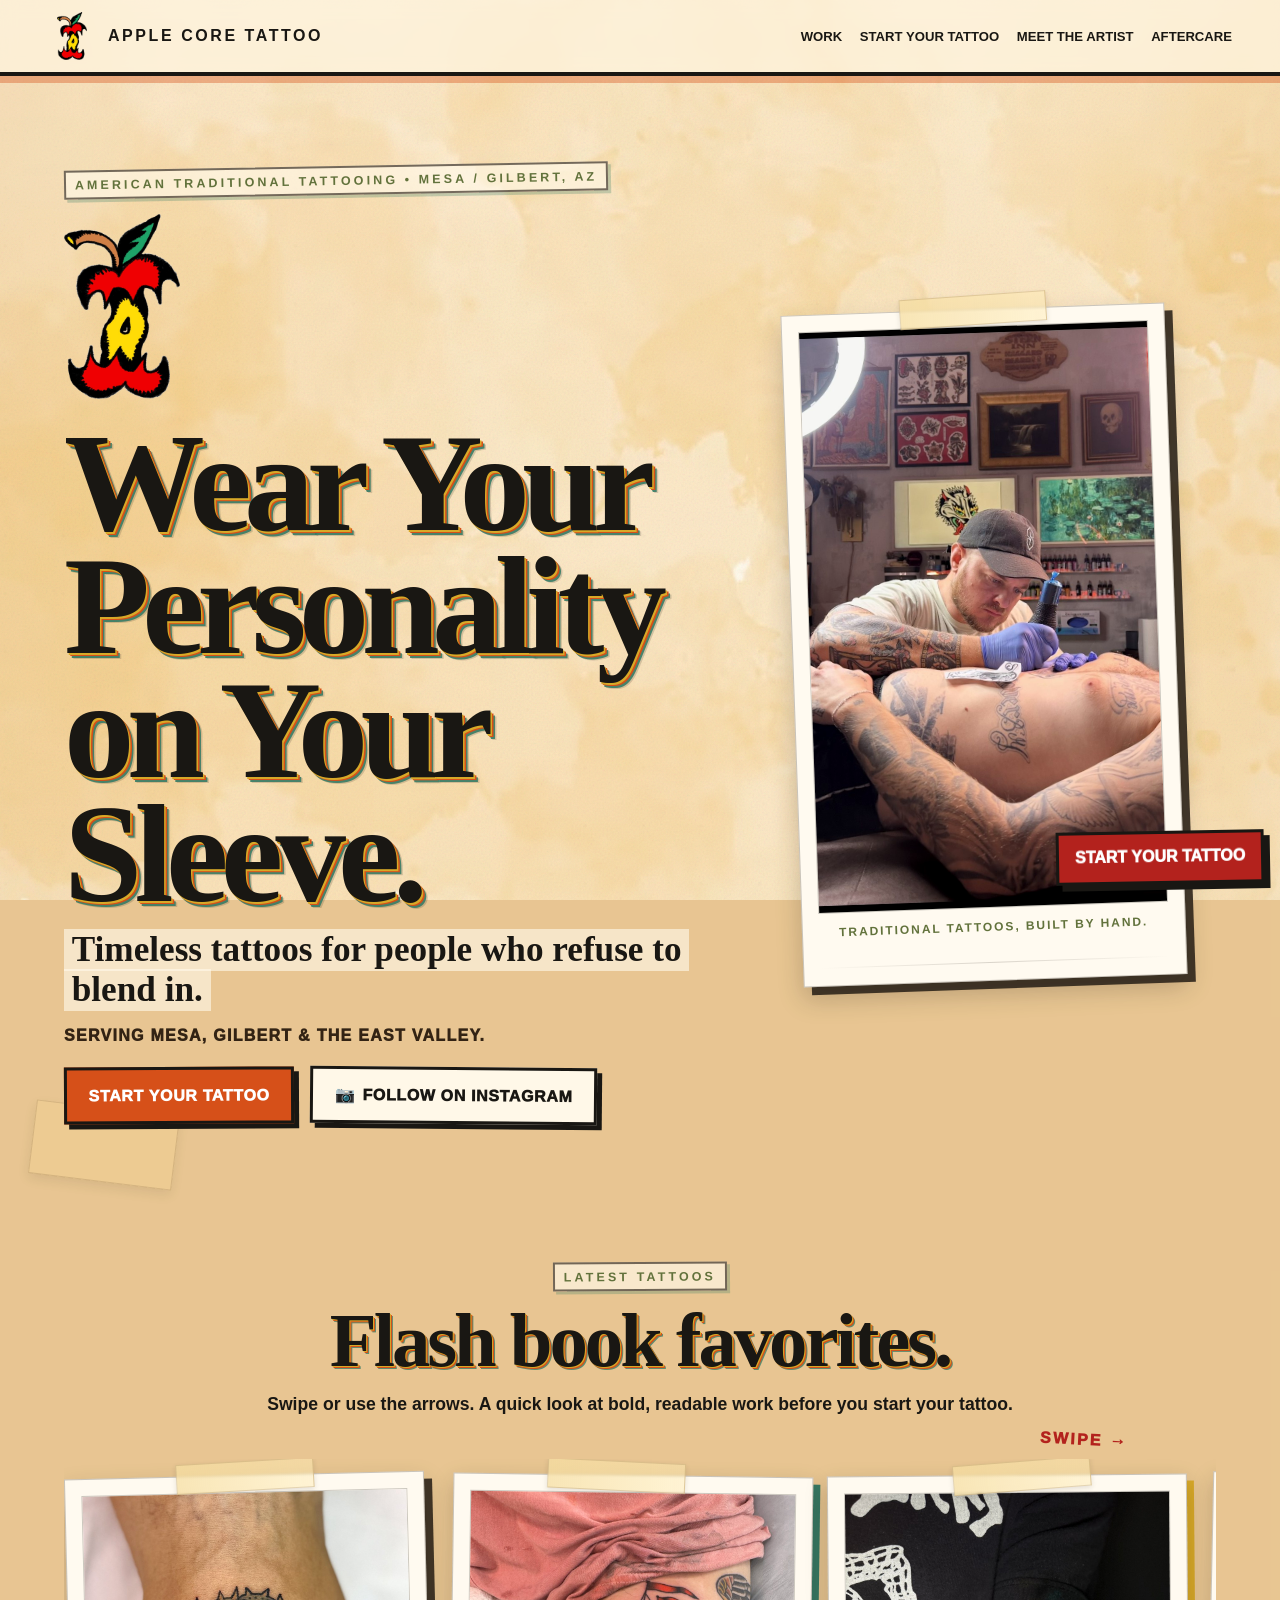
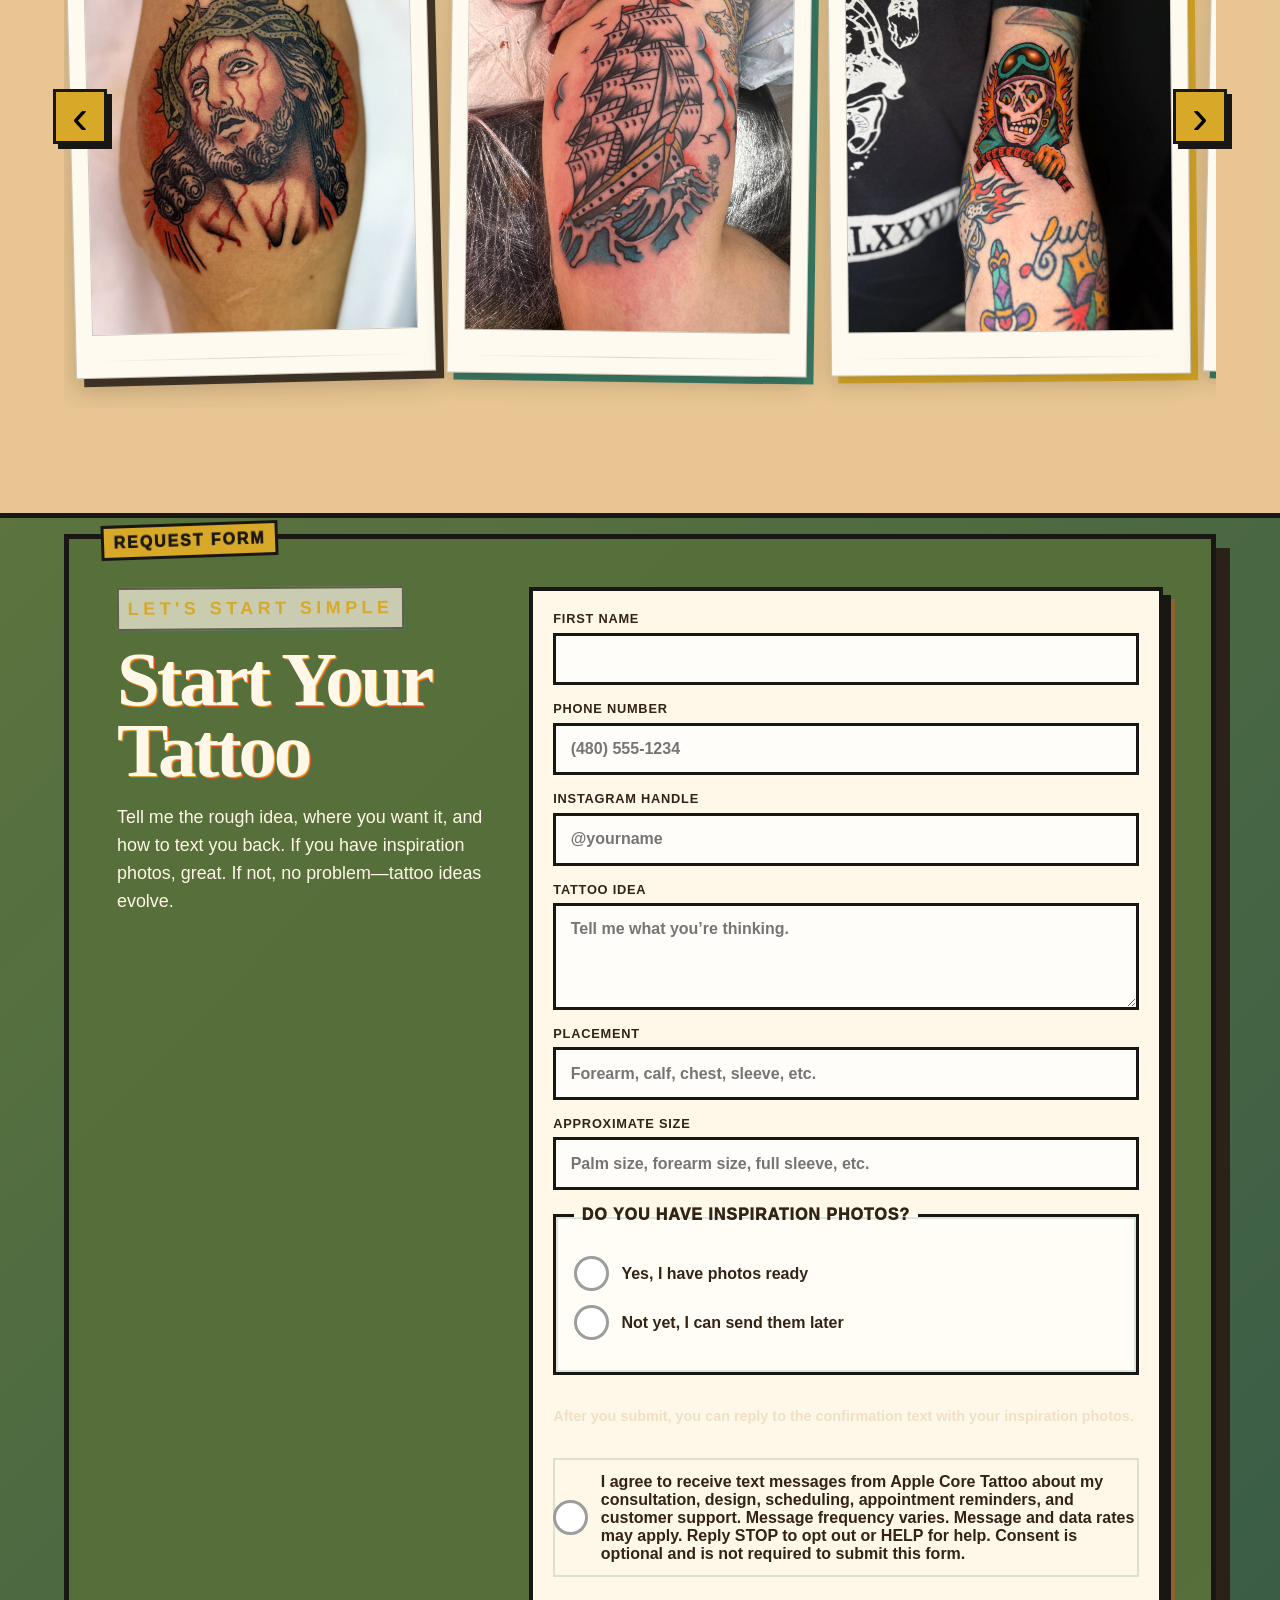
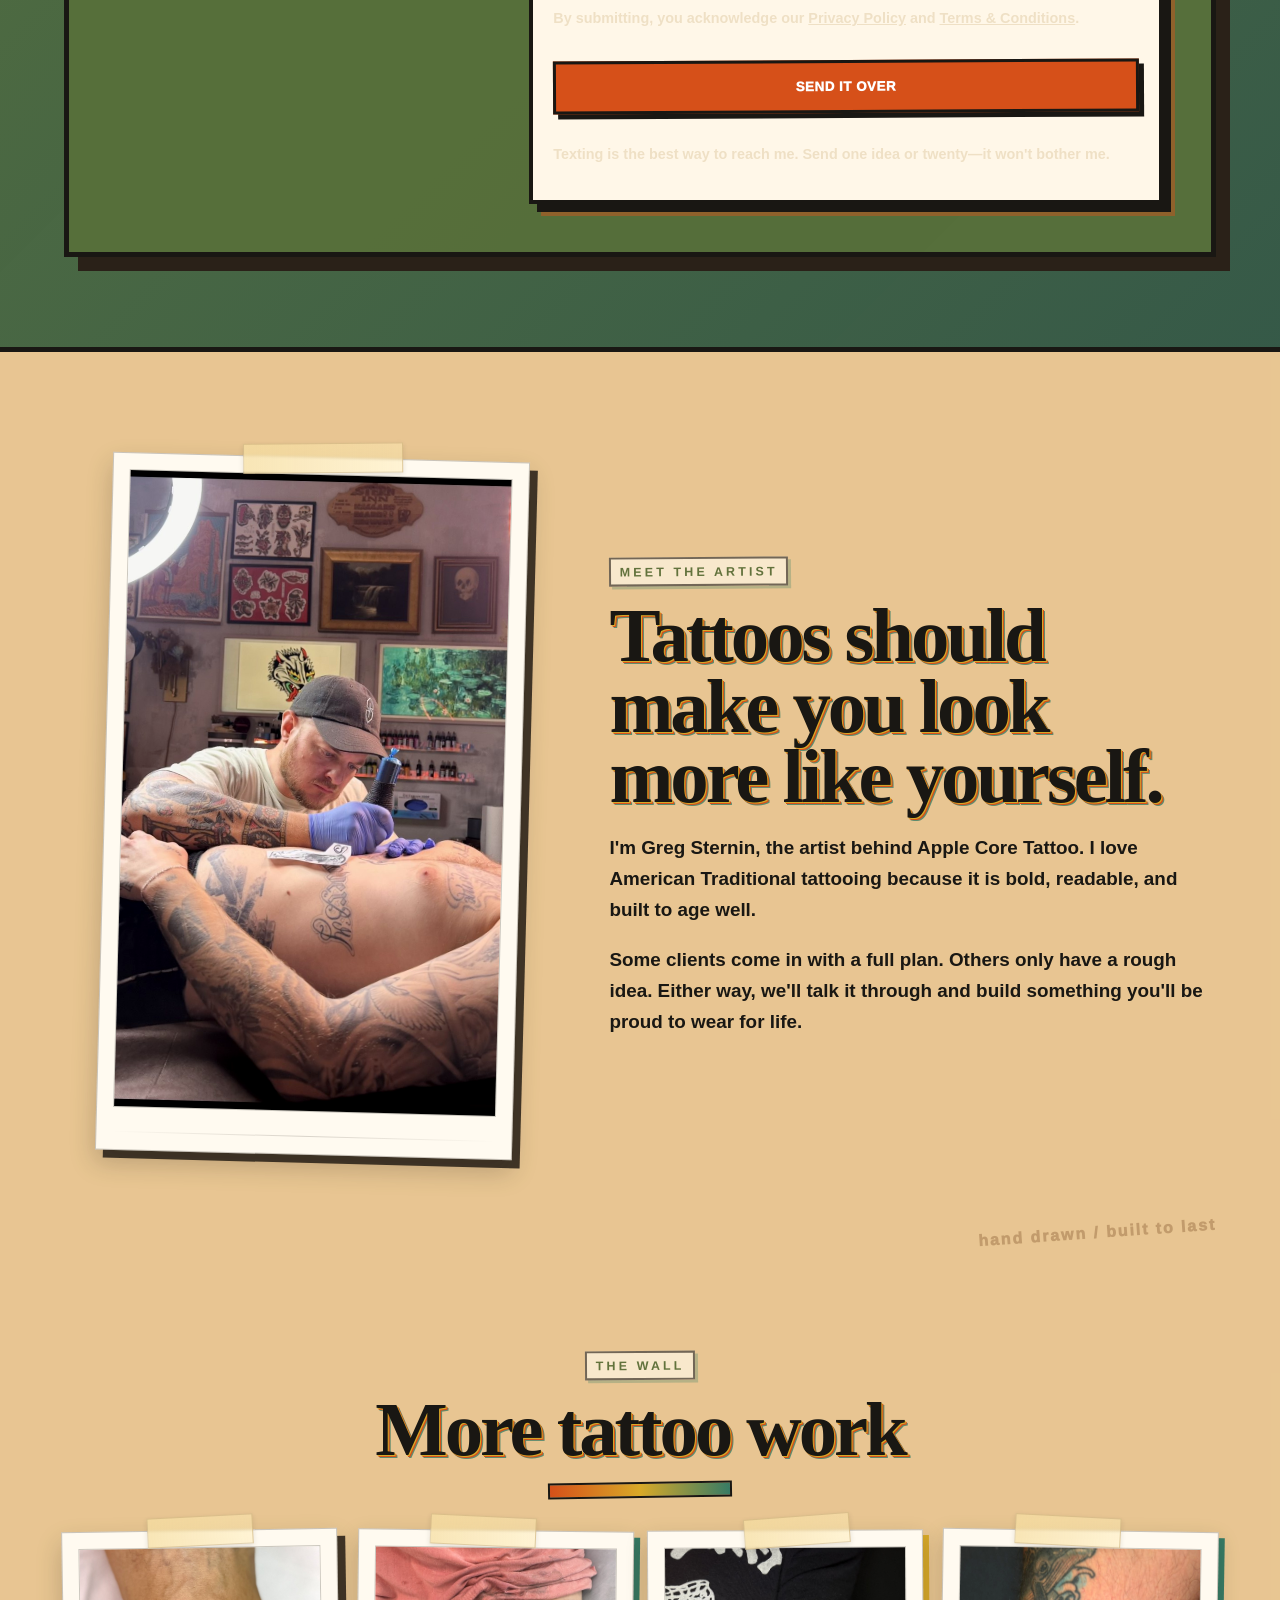
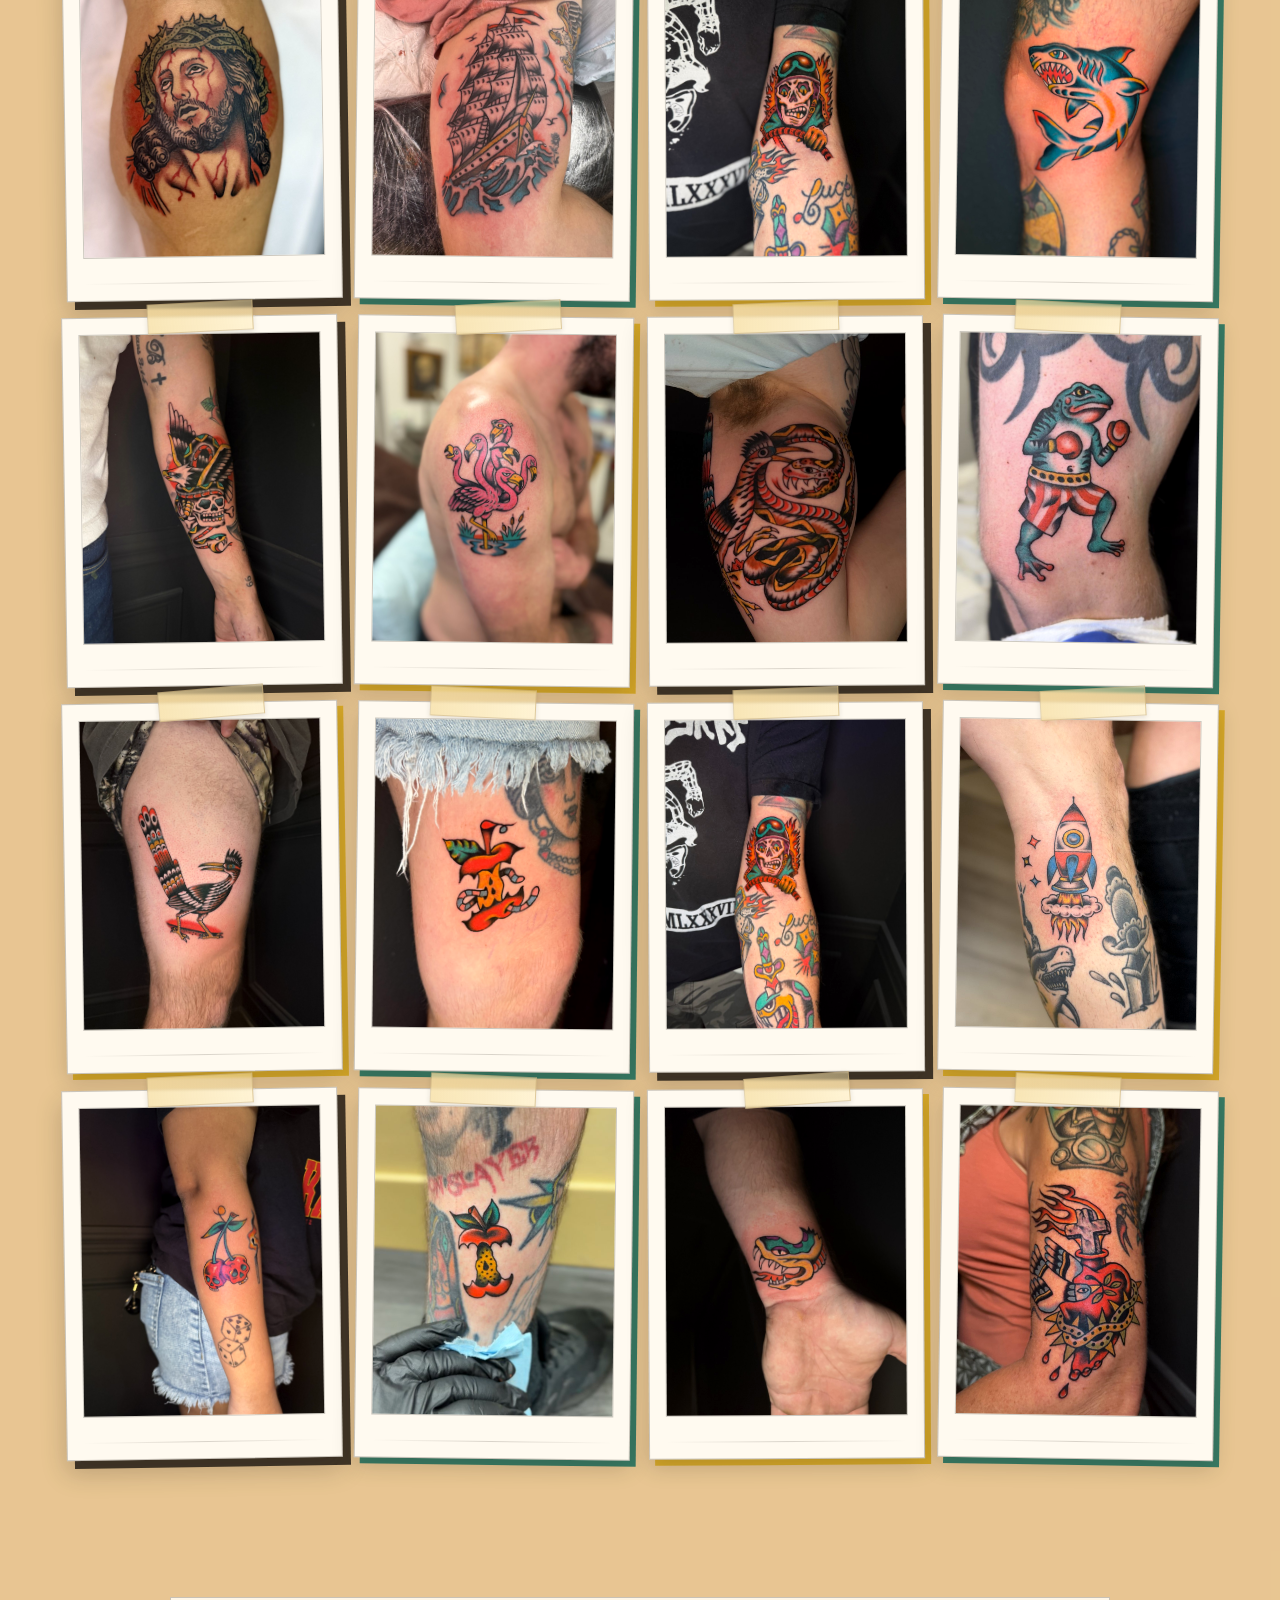
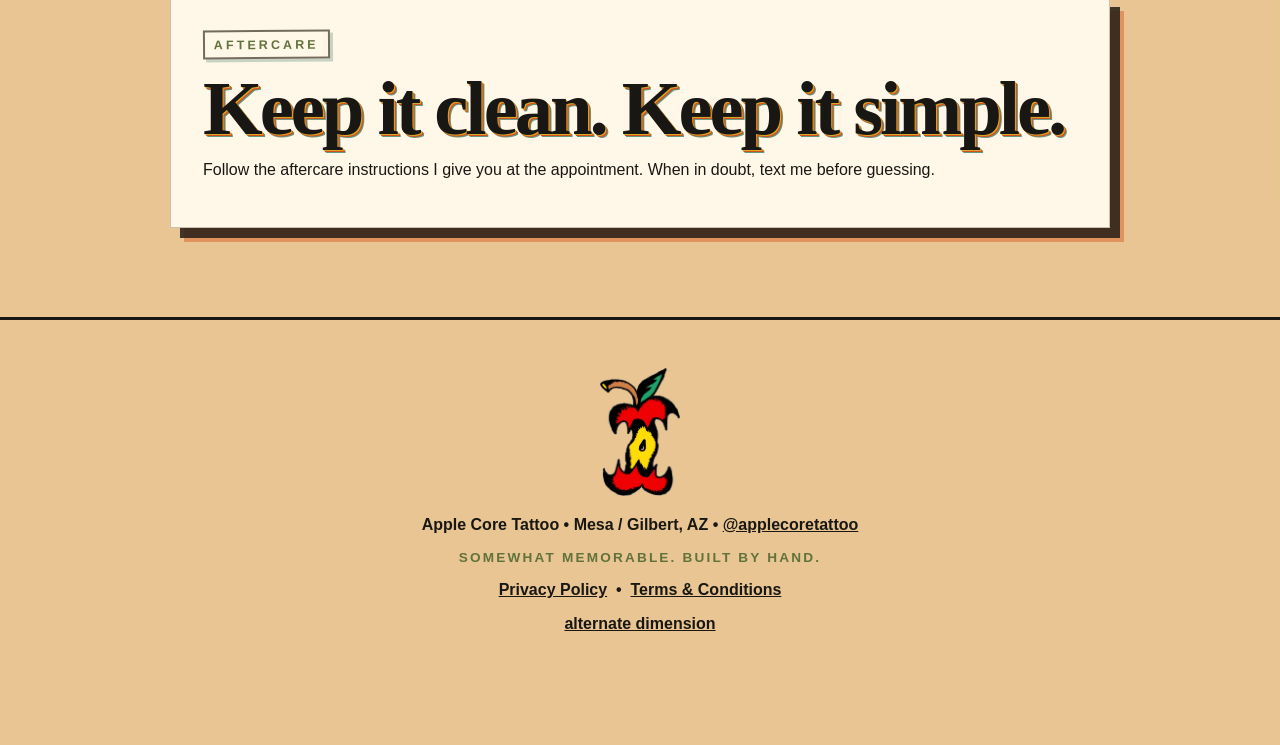
==== commit 3849a973: "Connect consultation form to Twilio" ====
--- a/index.html
+++ b/index.html
@@ -7,14 +7,15 @@
   <meta name="description" content="Apple Core Tattoo by Greg Sternin. Bold American Traditional tattooing serving Mesa, Gilbert and the East Valley.">
   <link rel="icon" href="assets/logo/favicon.png">
   <link rel="stylesheet" href="styles.css">
-  <link rel="stylesheet" href="portal.css">
 </head>
+
 <body>
   <header class="site-header">
     <a class="brand" href="#top" aria-label="Apple Core Tattoo home">
       <img src="assets/logo/apple-core-logo.png" alt="Apple Core Tattoo logo">
       <span>Apple Core Tattoo</span>
     </a>
+
     <nav>
       <a href="#work">Work</a>
       <a href="#start">Start Your Tattoo</a>
@@ -30,12 +31,14 @@
         <img class="hero-logo" src="assets/logo/apple-core-logo.png" alt="Apple Core Tattoo logo">
         <h1 class="shadow-title">Wear Your Personality on Your Sleeve.</h1>
         <p class="hero-sub">Timeless tattoos for people who refuse to blend in.</p>
-        <p class="location">Serving Mesa, Gilbert & the East Valley.</p>
+        <p class="location">Serving Mesa, Gilbert &amp; the East Valley.</p>
+
         <div class="hero-actions">
           <a class="btn btn-primary" href="#start">Start Your Tattoo</a>
           <a class="btn btn-secondary" href="https://www.instagram.com/applecoretattoo/" target="_blank" rel="noopener">Follow on Instagram</a>
         </div>
       </div>
+
       <figure class="hero-photo paper-card">
         <img src="assets/hero/greg-tattooing.jpg" alt="Greg Sternin tattooing at Apple Core Tattoo">
         <figcaption>Traditional tattoos, built by hand.</figcaption>
@@ -48,12 +51,14 @@
         <h2 class="shadow-title small">Flash book favorites.</h2>
         <p>Swipe or use the arrows. A quick look at bold, readable work before you start your tattoo.</p>
       </div>
+
       <div class="carousel-wrap">
-        <button class="arrow prev" aria-label="Previous tattoo">‹</button>
+        <button class="arrow prev" type="button" aria-label="Previous tattoo">‹</button>
+
         <div class="carousel" id="carousel">
           <figure class="slide"><a href="assets/gallery/01-jesus.jpg" data-lightbox><img src="assets/gallery/01-jesus.jpg" alt="Jesus portrait tattoo" loading="lazy"></a></figure>
           <figure class="slide"><a href="assets/gallery/02-clipper-ship.jpg" data-lightbox><img src="assets/gallery/02-clipper-ship.jpg" alt="Clipper ship tattoo" loading="lazy"></a></figure>
-          <figure class="slide"><a href="assets/gallery/03-skeleton-driving.jpg" data-lightbox><img src="assets/gallery/03-skeleton-driving.jpg" alt="Skeleton tattoo" loading="lazy"></a></figure>
+          <figure class="slide"><a href="assets/gallery/03-skeleton-driving.jpg" data-lightbox><img src="assets/gallery/03-skeleton-driving.jpg" alt="Skeleton driving tattoo" loading="lazy"></a></figure>
           <figure class="slide"><a href="assets/gallery/04-shark.jpg" data-lightbox><img src="assets/gallery/04-shark.jpg" alt="Traditional shark tattoo" loading="lazy"></a></figure>
           <figure class="slide"><a href="assets/gallery/05-snake-roadrunner.jpg" data-lightbox><img src="assets/gallery/05-snake-roadrunner.jpg" alt="Snake and roadrunner tattoo" loading="lazy"></a></figure>
           <figure class="slide"><a href="assets/gallery/06-sacred-heart-dove.jpg" data-lightbox><img src="assets/gallery/06-sacred-heart-dove.jpg" alt="Sacred heart and dove tattoo" loading="lazy"></a></figure>
@@ -68,7 +73,8 @@
           <figure class="slide"><a href="assets/gallery/15-img_5172.jpg" data-lightbox><img src="assets/gallery/15-img_5172.jpg" alt="Apple Core tattoo work" loading="lazy"></a></figure>
           <figure class="slide"><a href="assets/gallery/16-img_6448.jpg" data-lightbox><img src="assets/gallery/16-img_6448.jpg" alt="Apple Core tattoo work" loading="lazy"></a></figure>
         </div>
-        <button class="arrow next" aria-label="Next tattoo">›</button>
+
+        <button class="arrow next" type="button" aria-label="Next tattoo">›</button>
       </div>
     </section>
 
@@ -77,31 +83,91 @@
         <div>
           <p class="eyebrow">Let's start simple</p>
           <h2 class="shadow-title small">Start Your Tattoo</h2>
-          <p>Tell me the rough idea, where you want it, and how to text you back. If you have inspiration photos, great. If not, no problem — tattoo ideas evolve.</p>
+          <p>Tell me the rough idea, where you want it, and how to text you back. If you have inspiration photos, great. If not, no problem—tattoo ideas evolve.</p>
         </div>
-        <form name="tattoo-consultation" method="POST" data-netlify="true" netlify-honeypot="bot-field" action="/thanks.html" class="consult-form" enctype="multipart/form-data">
-          <input type="hidden" name="form-name" value="tattoo-consultation">
-          <p class="hidden"><label>Leave this blank: <input name="bot-field"></label></p>
-          <label>First name <input required name="name" type="text" autocomplete="given-name"></label>
-          <label>Phone number <input required name="phone" type="tel" autocomplete="tel"></label>
-          <label>Instagram handle <input name="instagram" type="text" placeholder="@yourname"></label>
-          <label>Tattoo idea <textarea required name="idea" rows="4" placeholder="Tell me what you’re thinking."></textarea></label>
-          <label>Placement <input name="placement" type="text" placeholder="Forearm, calf, chest, sleeve, etc."></label>
-          <label>Approximate size <input name="size" type="text" placeholder="Palm size, forearm size, full sleeve, etc."></label>
+
+        <form id="consult-form" class="consult-form">
+          <label>
+            First name
+            <input required name="name" type="text" autocomplete="given-name">
+          </label>
+
+          <label>
+            Phone number
+            <input required name="phone" type="tel" autocomplete="tel" inputmode="tel" placeholder="(480) 555-1234">
+          </label>
+
+          <label>
+            Instagram handle
+            <input name="instagram" type="text" placeholder="@yourname">
+          </label>
+
+          <label>
+            Tattoo idea
+            <textarea required name="idea" rows="4" placeholder="Tell me what you’re thinking."></textarea>
+          </label>
+
+          <label>
+            Placement
+            <input name="placement" type="text" placeholder="Forearm, calf, chest, sleeve, etc.">
+          </label>
+
+          <label>
+            Approximate size
+            <input name="size" type="text" placeholder="Palm size, forearm size, full sleeve, etc.">
+          </label>
+
           <fieldset class="radio-card">
             <legend>Do you have inspiration photos?</legend>
-            <label class="radio"><input type="radio" name="inspiration" value="Yes, I have photos ready"> <span>Yes, I have photos ready</span></label>
-            <label class="radio"><input type="radio" name="inspiration" value="Not yet, I can send them later"> <span>Not yet, I can send them later</span></label>
+
+            <label class="radio">
+              <input type="radio" name="inspiration" value="Yes, I have photos ready">
+              <span>Yes, I have photos ready</span>
+            </label>
+
+            <label class="radio">
+              <input type="radio" name="inspiration" value="Not yet, I can send them later">
+              <span>Not yet, I can send them later</span>
+            </label>
           </fieldset>
-          <label>Upload inspiration photos if you have them <input name="photos" type="file" multiple accept="image/*"></label>
-          <button class="btn btn-primary" type="submit">Send It Over</button>
-          <p class="form-note">Texting is the best way to reach me. Send one idea or twenty — it won't bother me. SMS alerts are coming soon; for now, requests save in Netlify Forms.</p>
+
+          <p class="form-note">
+            After you submit, you can reply to the confirmation text with your inspiration photos.
+          </p>
+
+          <label class="radio-card sms-consent">
+            <span class="radio">
+              <input type="checkbox" name="sms_consent" value="yes">
+              <span>
+                I agree to receive text messages from Apple Core Tattoo about my consultation,
+                design, scheduling, appointment reminders, and customer support. Message frequency
+                varies. Message and data rates may apply. Reply STOP to opt out or HELP for help.
+                Consent is optional and is not required to submit this form.
+              </span>
+            </span>
+          </label>
+
+          <p class="form-note">
+            By submitting, you acknowledge our
+            <a href="privacy.html" target="_blank" rel="noopener">Privacy Policy</a>
+            and
+            <a href="terms.html" target="_blank" rel="noopener">Terms &amp; Conditions</a>.
+          </p>
+
+          <button class="btn btn-primary" id="consult-submit" type="submit">Send It Over</button>
+
+          <p class="form-note" id="consult-status" role="status" aria-live="polite">
+            Texting is the best way to reach me. Send one idea or twenty—it won't bother me.
+          </p>
         </form>
       </div>
     </section>
 
     <section id="meet" class="meet section-pad">
-      <figure class="paper-card meet-photo"><img src="assets/hero/greg-tattooing.jpg" alt="Greg tattooing a client"></figure>
+      <figure class="paper-card meet-photo">
+        <img src="assets/hero/greg-tattooing.jpg" alt="Greg tattooing a client">
+      </figure>
+
       <div class="meet-copy">
         <p class="eyebrow">Meet the Artist</p>
         <h2 class="shadow-title small">Tattoos should make you look more like yourself.</h2>
@@ -115,10 +181,11 @@
         <p class="eyebrow">The Wall</p>
         <h2 class="shadow-title small">More tattoo work</h2>
       </div>
+
       <div class="gallery-grid">
         <figure class="gallery-card"><a href="assets/gallery/01-jesus.jpg" data-lightbox><img src="assets/gallery/01-jesus.jpg" alt="Jesus portrait tattoo" loading="lazy"></a></figure>
         <figure class="gallery-card"><a href="assets/gallery/02-clipper-ship.jpg" data-lightbox><img src="assets/gallery/02-clipper-ship.jpg" alt="Clipper ship tattoo" loading="lazy"></a></figure>
-        <figure class="gallery-card"><a href="assets/gallery/03-skeleton-driving.jpg" data-lightbox><img src="assets/gallery/03-skeleton-driving.jpg" alt="Skeleton tattoo" loading="lazy"></a></figure>
+        <figure class="gallery-card"><a href="assets/gallery/03-skeleton-driving.jpg" data-lightbox><img src="assets/gallery/03-skeleton-driving.jpg" alt="Skeleton driving tattoo" loading="lazy"></a></figure>
         <figure class="gallery-card"><a href="assets/gallery/04-shark.jpg" data-lightbox><img src="assets/gallery/04-shark.jpg" alt="Traditional shark tattoo" loading="lazy"></a></figure>
         <figure class="gallery-card"><a href="assets/gallery/05-snake-roadrunner.jpg" data-lightbox><img src="assets/gallery/05-snake-roadrunner.jpg" alt="Snake and roadrunner tattoo" loading="lazy"></a></figure>
         <figure class="gallery-card"><a href="assets/gallery/06-sacred-heart-dove.jpg" data-lightbox><img src="assets/gallery/06-sacred-heart-dove.jpg" alt="Sacred heart and dove tattoo" loading="lazy"></a></figure>
@@ -146,44 +213,127 @@
 
   <footer>
     <img src="assets/logo/apple-core-logo.png" alt="Apple Core Tattoo logo">
+
     <p>
       Apple Core Tattoo • Mesa / Gilbert, AZ •
       <a href="https://www.instagram.com/applecoretattoo/" target="_blank" rel="noopener">@applecoretattoo</a>
     </p>
+
     <p class="tagline">Somewhat memorable. Built by hand.</p>
+
+    <p>
+      <a href="privacy.html">Privacy Policy</a>
+      &nbsp;•&nbsp;
+      <a href="terms.html">Terms &amp; Conditions</a>
+    </p>
+
     <p class="dimension-entry">
-      <a class="alternate-dimension-link" href="alternate-dimension.html">alternate dimension</a>
+      <a class="alternate-dimension-link" href="alternate-dimension.html">
+        alternate dimension
+      </a>
     </p>
   </footer>
 
   <div class="lightbox" id="lightbox" aria-hidden="true">
-    <button aria-label="Close image">×</button>
+    <button type="button" aria-label="Close image">×</button>
     <img alt="Expanded tattoo image">
   </div>
 
   <a class="sticky-book" href="#start">Start Your Tattoo</a>
 
   <script>
-    const carousel = document.getElementById('carousel');
-    document.querySelector('.next').addEventListener('click', () => carousel.scrollBy({left: 380, behavior:'smooth'}));
-    document.querySelector('.prev').addEventListener('click', () => carousel.scrollBy({left: -380, behavior:'smooth'}));
-
-    const lightbox = document.getElementById('lightbox');
-    const lbImg = lightbox.querySelector('img');
-
-    document.querySelectorAll('[data-lightbox]').forEach(a => {
-      a.addEventListener('click', e => {
-        e.preventDefault();
-        lbImg.src = a.href;
-        lightbox.classList.add('open');
-        lightbox.setAttribute('aria-hidden', 'false');
+    const TWILIO_FUNCTION_URL =
+      "https://apple-core-consultation-4353.twil.io/tattoo-consultation";
+
+    const carousel = document.getElementById("carousel");
+    const nextButton = document.querySelector(".next");
+    const previousButton = document.querySelector(".prev");
+
+    nextButton?.addEventListener("click", () => {
+      carousel.scrollBy({ left: 380, behavior: "smooth" });
+    });
+
+    previousButton?.addEventListener("click", () => {
+      carousel.scrollBy({ left: -380, behavior: "smooth" });
+    });
+
+    const lightbox = document.getElementById("lightbox");
+    const lightboxImage = lightbox.querySelector("img");
+    const lightboxClose = lightbox.querySelector("button");
+
+    document.querySelectorAll("[data-lightbox]").forEach((link) => {
+      link.addEventListener("click", (event) => {
+        event.preventDefault();
+        lightboxImage.src = link.href;
+        lightbox.classList.add("open");
+        lightbox.setAttribute("aria-hidden", "false");
       });
     });
 
-    lightbox.addEventListener('click', () => {
-      lightbox.classList.remove('open');
-      lightbox.setAttribute('aria-hidden', 'true');
-      lbImg.src = '';
+    const closeLightbox = () => {
+      lightbox.classList.remove("open");
+      lightbox.setAttribute("aria-hidden", "true");
+      lightboxImage.src = "";
+    };
+
+    lightboxClose.addEventListener("click", closeLightbox);
+
+    lightbox.addEventListener("click", (event) => {
+      if (event.target === lightbox) {
+        closeLightbox();
+      }
+    });
+
+    document.addEventListener("keydown", (event) => {
+      if (event.key === "Escape" && lightbox.classList.contains("open")) {
+        closeLightbox();
+      }
+    });
+
+    const consultForm = document.getElementById("consult-form");
+    const consultSubmit = document.getElementById("consult-submit");
+    const consultStatus = document.getElementById("consult-status");
+
+    consultForm.addEventListener("submit", async (event) => {
+      event.preventDefault();
+
+      consultSubmit.disabled = true;
+      consultSubmit.textContent = "Sending...";
+      consultStatus.textContent = "Sending your tattoo idea to Greg...";
+
+      const formData = new FormData(consultForm);
+      const payload = new URLSearchParams();
+
+      for (const [key, value] of formData.entries()) {
+        payload.append(key, value);
+      }
+
+      try {
+        const response = await fetch(TWILIO_FUNCTION_URL, {
+          method: "POST",
+          headers: {
+            "Content-Type": "application/x-www-form-urlencoded;charset=UTF-8"
+          },
+          body: payload.toString()
+        });
+
+        const result = await response.json().catch(() => ({}));
+
+        if (!response.ok || !result.success) {
+          throw new Error(
+            result.message || "The consultation could not be sent."
+          );
+        }
+
+        window.location.href = "thanks.html";
+      } catch (error) {
+        console.error(error);
+        consultStatus.textContent =
+          error.message ||
+          "Something went wrong. Please try again or text (480) 454-7492.";
+        consultSubmit.disabled = false;
+        consultSubmit.textContent = "Send It Over";
+      }
     });
   </script>
 </body>
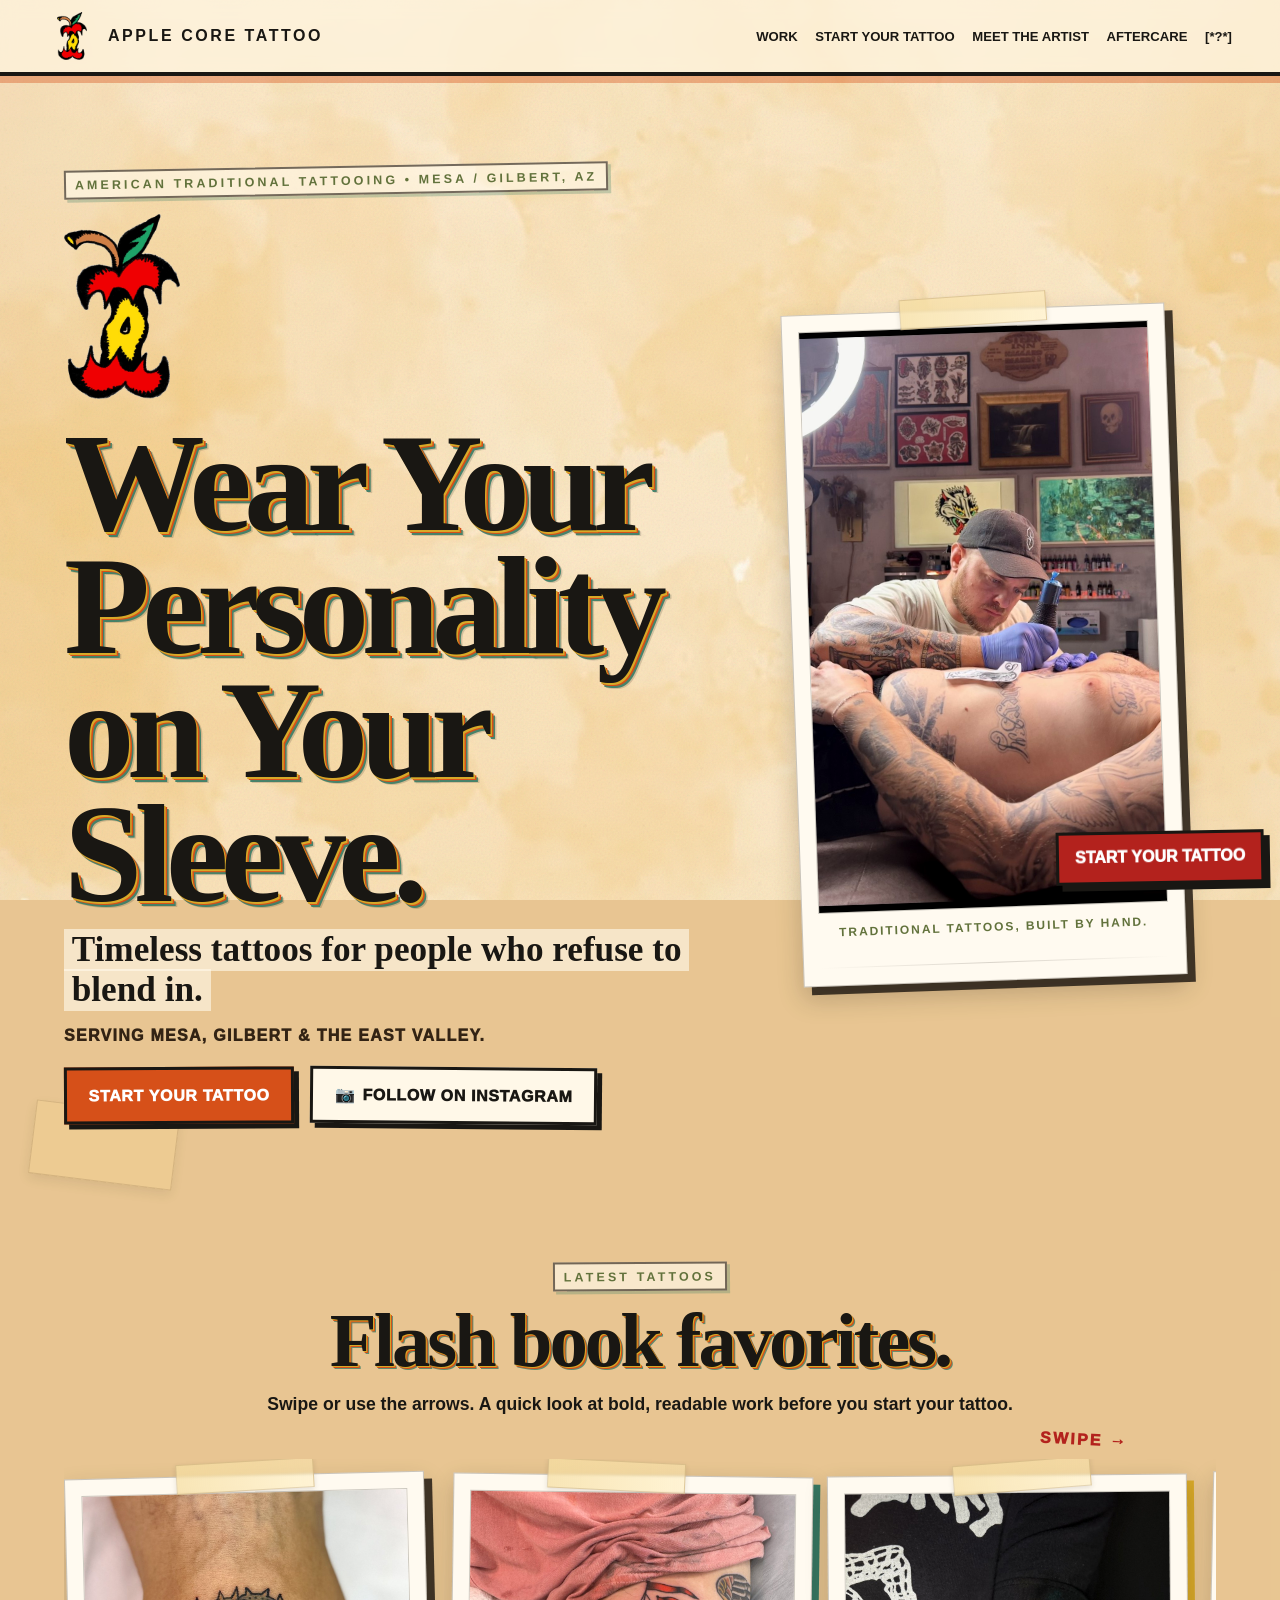
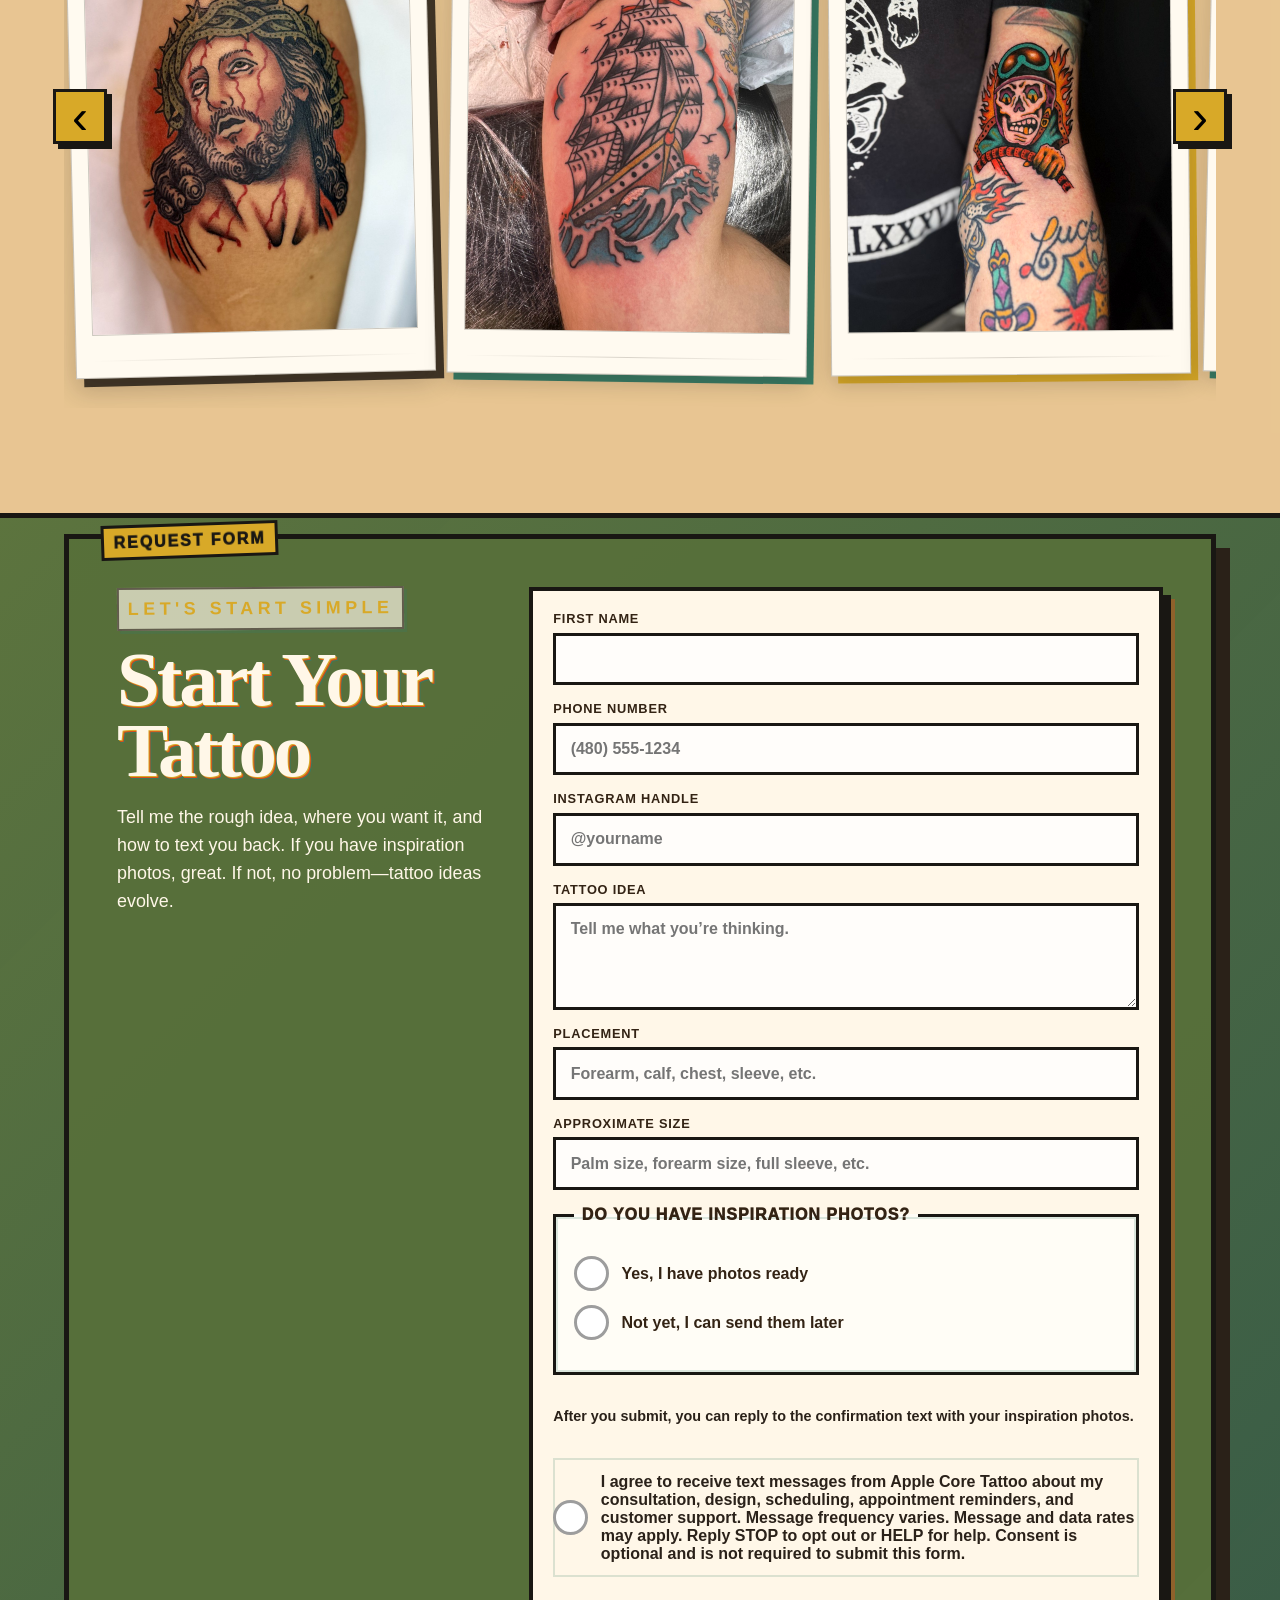
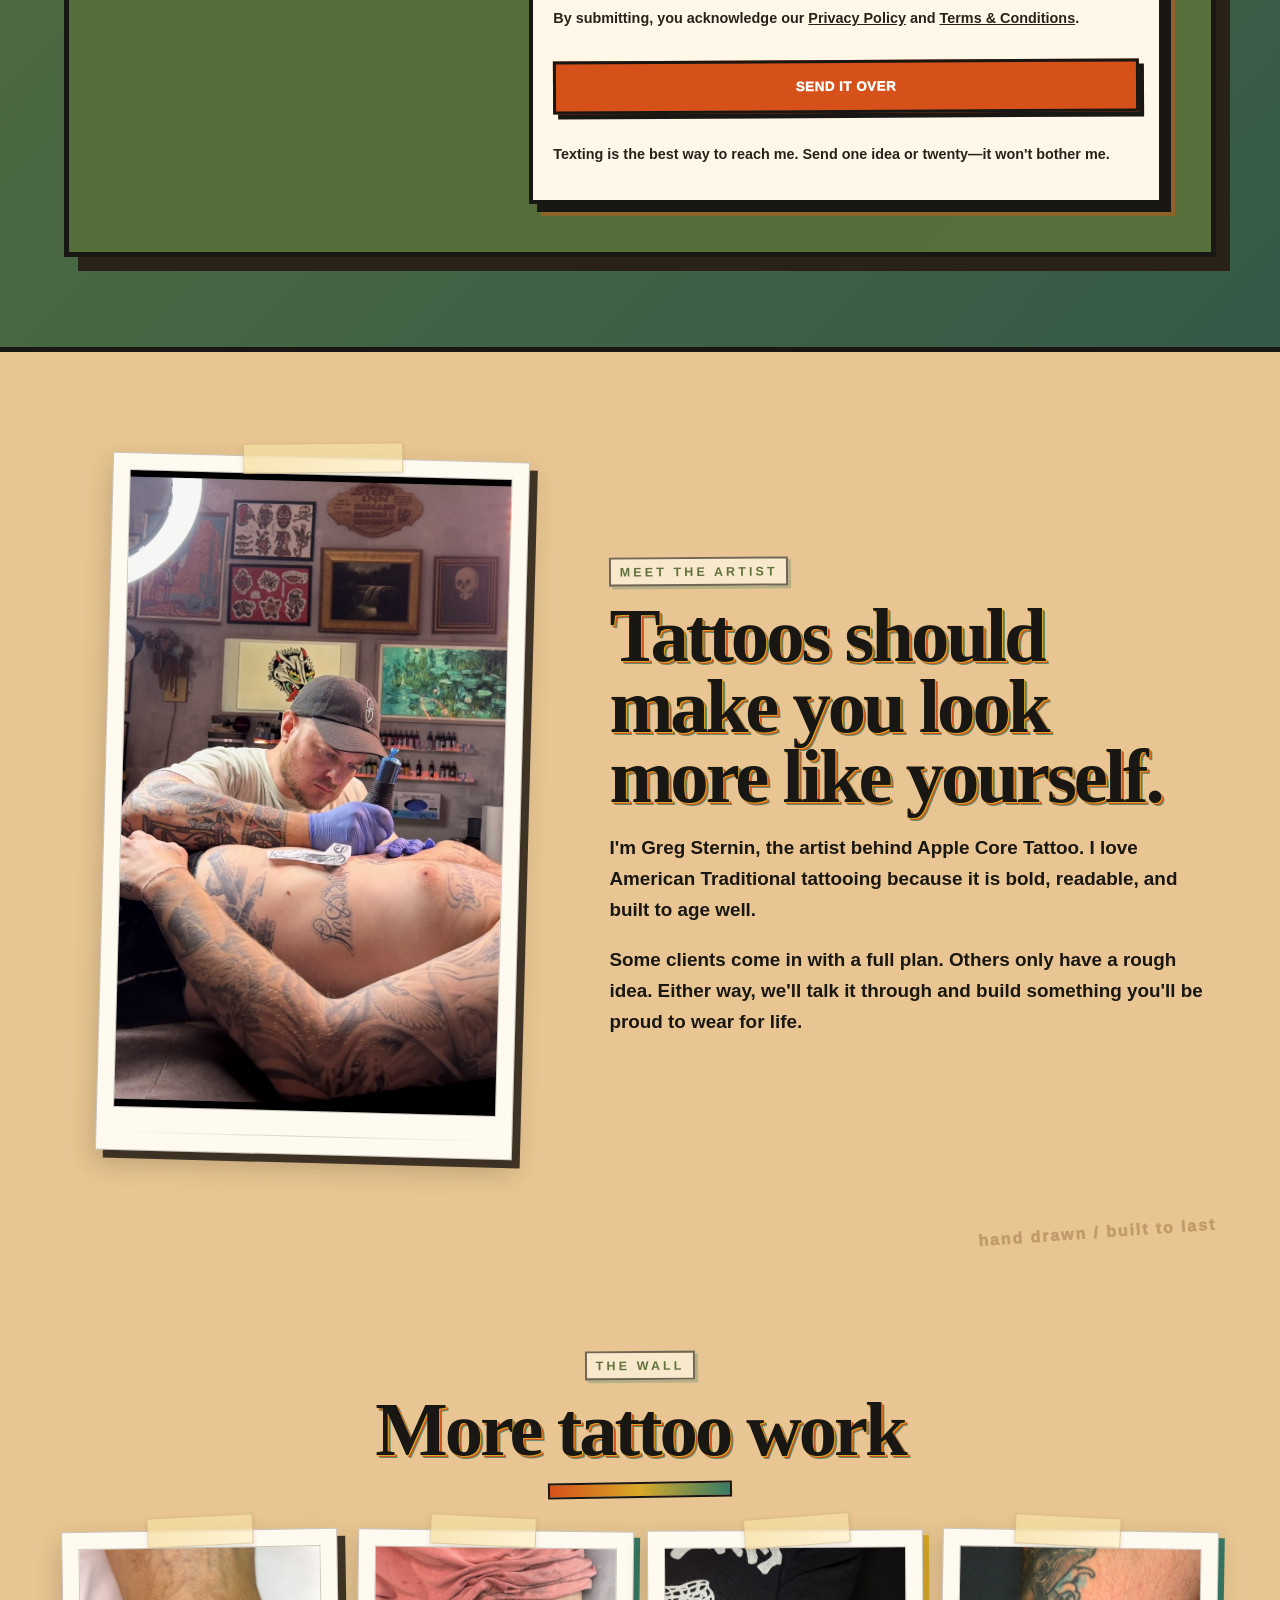
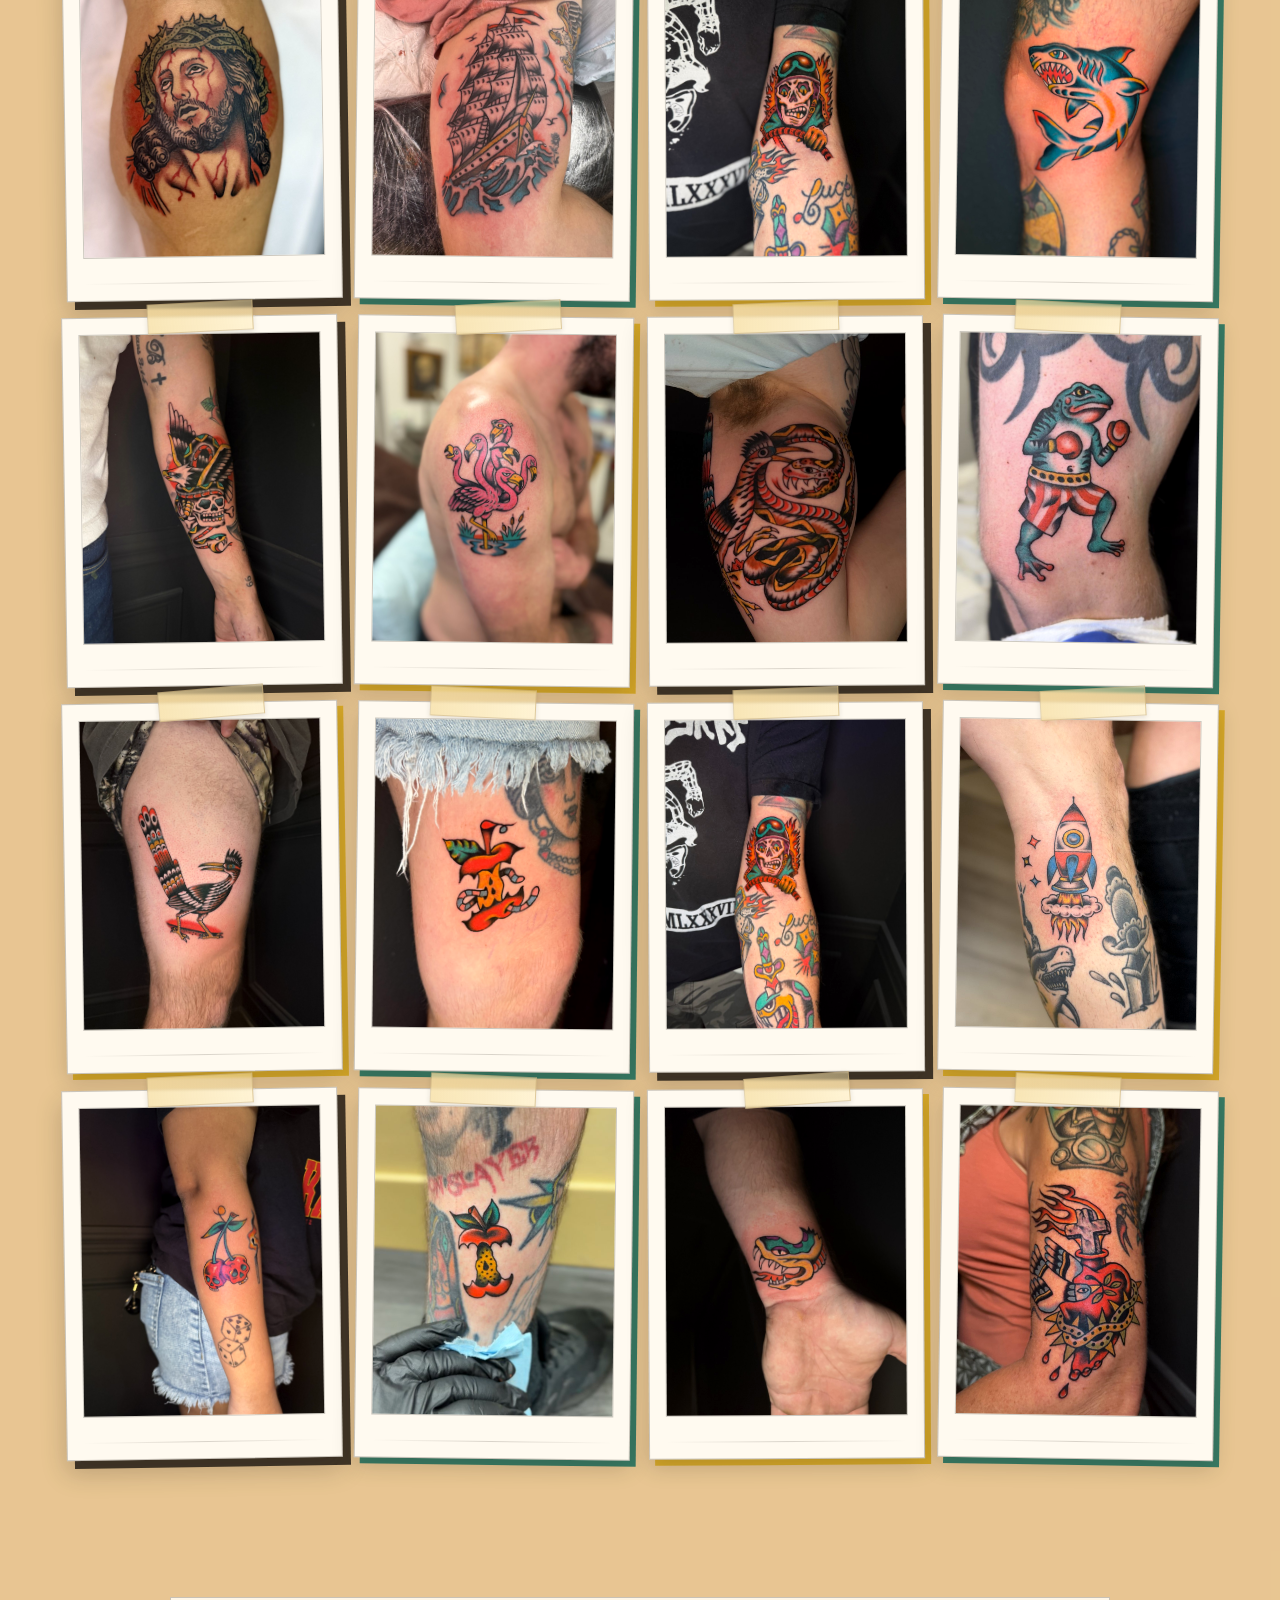
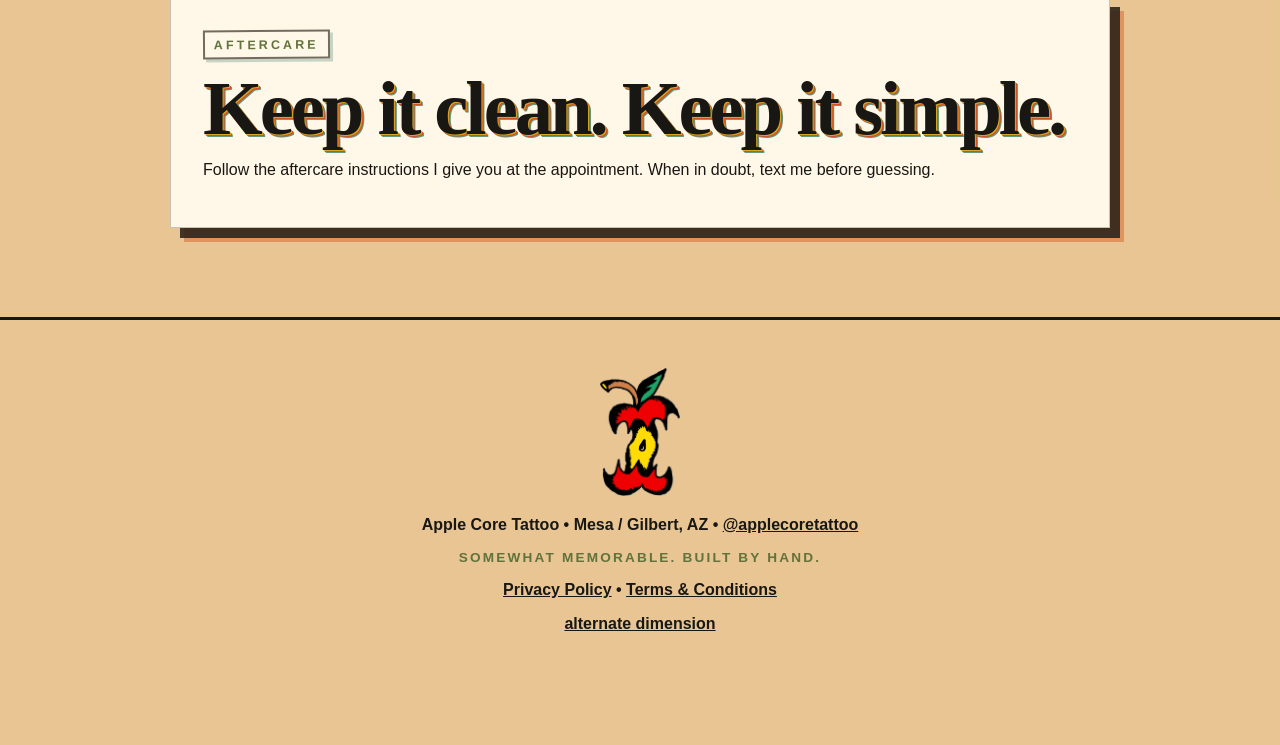
==== commit fc57a7ea: "Apple Core Tattoo V5" ====
--- a/index.html
+++ b/index.html
@@ -6,21 +6,20 @@
   <title>Apple Core Tattoo | American Traditional Tattoo Artist in Mesa & Gilbert, AZ</title>
   <meta name="description" content="Apple Core Tattoo by Greg Sternin. Bold American Traditional tattooing serving Mesa, Gilbert and the East Valley.">
   <link rel="icon" href="assets/logo/favicon.png">
-  <link rel="stylesheet" href="styles.css">
+  <link rel="stylesheet" href="styles.css?v=5">
 </head>
-
 <body>
   <header class="site-header">
     <a class="brand" href="#top" aria-label="Apple Core Tattoo home">
       <img src="assets/logo/apple-core-logo.png" alt="Apple Core Tattoo logo">
       <span>Apple Core Tattoo</span>
     </a>
-
-    <nav>
+    <nav aria-label="Main navigation">
       <a href="#work">Work</a>
       <a href="#start">Start Your Tattoo</a>
       <a href="#meet">Meet the Artist</a>
       <a href="#aftercare">Aftercare</a>
+      <a class="mystery-nav" href="alternate-dimension.html" aria-label="Enter the alternate dimension" data-default="[*?*]" data-hover="[ENTER?]">[*?*]</a>
     </nav>
   </header>
 
@@ -32,13 +31,11 @@
         <h1 class="shadow-title">Wear Your Personality on Your Sleeve.</h1>
         <p class="hero-sub">Timeless tattoos for people who refuse to blend in.</p>
         <p class="location">Serving Mesa, Gilbert &amp; the East Valley.</p>
-
         <div class="hero-actions">
           <a class="btn btn-primary" href="#start">Start Your Tattoo</a>
           <a class="btn btn-secondary" href="https://www.instagram.com/applecoretattoo/" target="_blank" rel="noopener">Follow on Instagram</a>
         </div>
       </div>
-
       <figure class="hero-photo paper-card">
         <img src="assets/hero/greg-tattooing.jpg" alt="Greg Sternin tattooing at Apple Core Tattoo">
         <figcaption>Traditional tattoos, built by hand.</figcaption>
@@ -51,10 +48,8 @@
         <h2 class="shadow-title small">Flash book favorites.</h2>
         <p>Swipe or use the arrows. A quick look at bold, readable work before you start your tattoo.</p>
       </div>
-
       <div class="carousel-wrap">
         <button class="arrow prev" type="button" aria-label="Previous tattoo">‹</button>
-
         <div class="carousel" id="carousel">
           <figure class="slide"><a href="assets/gallery/01-jesus.jpg" data-lightbox><img src="assets/gallery/01-jesus.jpg" alt="Jesus portrait tattoo" loading="lazy"></a></figure>
           <figure class="slide"><a href="assets/gallery/02-clipper-ship.jpg" data-lightbox><img src="assets/gallery/02-clipper-ship.jpg" alt="Clipper ship tattoo" loading="lazy"></a></figure>
@@ -73,7 +68,6 @@
           <figure class="slide"><a href="assets/gallery/15-img_5172.jpg" data-lightbox><img src="assets/gallery/15-img_5172.jpg" alt="Apple Core tattoo work" loading="lazy"></a></figure>
           <figure class="slide"><a href="assets/gallery/16-img_6448.jpg" data-lightbox><img src="assets/gallery/16-img_6448.jpg" alt="Apple Core tattoo work" loading="lazy"></a></figure>
         </div>
-
         <button class="arrow next" type="button" aria-label="Next tattoo">›</button>
       </div>
     </section>
@@ -87,87 +81,38 @@
         </div>
 
         <form id="consult-form" class="consult-form">
-          <label>
-            First name
-            <input required name="name" type="text" autocomplete="given-name">
-          </label>
-
-          <label>
-            Phone number
-            <input required name="phone" type="tel" autocomplete="tel" inputmode="tel" placeholder="(480) 555-1234">
-          </label>
-
-          <label>
-            Instagram handle
-            <input name="instagram" type="text" placeholder="@yourname">
-          </label>
-
-          <label>
-            Tattoo idea
-            <textarea required name="idea" rows="4" placeholder="Tell me what you’re thinking."></textarea>
-          </label>
-
-          <label>
-            Placement
-            <input name="placement" type="text" placeholder="Forearm, calf, chest, sleeve, etc.">
-          </label>
-
-          <label>
-            Approximate size
-            <input name="size" type="text" placeholder="Palm size, forearm size, full sleeve, etc.">
-          </label>
+          <label>First name<input required name="name" type="text" autocomplete="given-name"></label>
+          <label>Phone number<input required name="phone" type="tel" autocomplete="tel" inputmode="tel" placeholder="(480) 555-1234"></label>
+          <label>Instagram handle<input name="instagram" type="text" placeholder="@yourname"></label>
+          <label>Tattoo idea<textarea required name="idea" rows="4" placeholder="Tell me what you’re thinking."></textarea></label>
+          <label>Placement<input name="placement" type="text" placeholder="Forearm, calf, chest, sleeve, etc."></label>
+          <label>Approximate size<input name="size" type="text" placeholder="Palm size, forearm size, full sleeve, etc."></label>
 
           <fieldset class="radio-card">
             <legend>Do you have inspiration photos?</legend>
-
-            <label class="radio">
-              <input type="radio" name="inspiration" value="Yes, I have photos ready">
-              <span>Yes, I have photos ready</span>
-            </label>
-
-            <label class="radio">
-              <input type="radio" name="inspiration" value="Not yet, I can send them later">
-              <span>Not yet, I can send them later</span>
-            </label>
+            <label class="radio"><input type="radio" name="inspiration" value="Yes, I have photos ready"><span>Yes, I have photos ready</span></label>
+            <label class="radio"><input type="radio" name="inspiration" value="Not yet, I can send them later"><span>Not yet, I can send them later</span></label>
           </fieldset>
 
-          <p class="form-note">
-            After you submit, you can reply to the confirmation text with your inspiration photos.
-          </p>
+          <p class="form-note">After you submit, you can reply to the confirmation text with your inspiration photos.</p>
 
           <label class="radio-card sms-consent">
             <span class="radio">
               <input type="checkbox" name="sms_consent" value="yes">
-              <span>
-                I agree to receive text messages from Apple Core Tattoo about my consultation,
-                design, scheduling, appointment reminders, and customer support. Message frequency
-                varies. Message and data rates may apply. Reply STOP to opt out or HELP for help.
-                Consent is optional and is not required to submit this form.
-              </span>
+              <span>I agree to receive text messages from Apple Core Tattoo about my consultation, design, scheduling, appointment reminders, and customer support. Message frequency varies. Message and data rates may apply. Reply STOP to opt out or HELP for help. Consent is optional and is not required to submit this form.</span>
             </span>
           </label>
 
-          <p class="form-note">
-            By submitting, you acknowledge our
-            <a href="privacy.html" target="_blank" rel="noopener">Privacy Policy</a>
-            and
-            <a href="terms.html" target="_blank" rel="noopener">Terms &amp; Conditions</a>.
-          </p>
+          <p class="form-note">By submitting, you acknowledge our <a href="privacy.html" target="_blank" rel="noopener">Privacy Policy</a> and <a href="terms.html" target="_blank" rel="noopener">Terms &amp; Conditions</a>.</p>
 
           <button class="btn btn-primary" id="consult-submit" type="submit">Send It Over</button>
-
-          <p class="form-note" id="consult-status" role="status" aria-live="polite">
-            Texting is the best way to reach me. Send one idea or twenty—it won't bother me.
-          </p>
+          <p class="form-note" id="consult-status" role="status" aria-live="polite">Texting is the best way to reach me. Send one idea or twenty—it won't bother me.</p>
         </form>
       </div>
     </section>
 
     <section id="meet" class="meet section-pad">
-      <figure class="paper-card meet-photo">
-        <img src="assets/hero/greg-tattooing.jpg" alt="Greg tattooing a client">
-      </figure>
-
+      <figure class="paper-card meet-photo"><img src="assets/hero/greg-tattooing.jpg" alt="Greg tattooing a client"></figure>
       <div class="meet-copy">
         <p class="eyebrow">Meet the Artist</p>
         <h2 class="shadow-title small">Tattoos should make you look more like yourself.</h2>
@@ -177,11 +122,7 @@
     </section>
 
     <section class="full-gallery section-pad">
-      <div class="section-heading">
-        <p class="eyebrow">The Wall</p>
-        <h2 class="shadow-title small">More tattoo work</h2>
-      </div>
-
+      <div class="section-heading"><p class="eyebrow">The Wall</p><h2 class="shadow-title small">More tattoo work</h2></div>
       <div class="gallery-grid">
         <figure class="gallery-card"><a href="assets/gallery/01-jesus.jpg" data-lightbox><img src="assets/gallery/01-jesus.jpg" alt="Jesus portrait tattoo" loading="lazy"></a></figure>
         <figure class="gallery-card"><a href="assets/gallery/02-clipper-ship.jpg" data-lightbox><img src="assets/gallery/02-clipper-ship.jpg" alt="Clipper ship tattoo" loading="lazy"></a></figure>
@@ -203,134 +144,97 @@
     </section>
 
     <section id="aftercare" class="aftercare section-pad compact">
-      <div class="note-card">
-        <p class="eyebrow">Aftercare</p>
-        <h2 class="shadow-title small">Keep it clean. Keep it simple.</h2>
-        <p>Follow the aftercare instructions I give you at the appointment. When in doubt, text me before guessing.</p>
-      </div>
+      <div class="note-card"><p class="eyebrow">Aftercare</p><h2 class="shadow-title small">Keep it clean. Keep it simple.</h2><p>Follow the aftercare instructions I give you at the appointment. When in doubt, text me before guessing.</p></div>
     </section>
   </main>
 
   <footer>
     <img src="assets/logo/apple-core-logo.png" alt="Apple Core Tattoo logo">
-
-    <p>
-      Apple Core Tattoo • Mesa / Gilbert, AZ •
-      <a href="https://www.instagram.com/applecoretattoo/" target="_blank" rel="noopener">@applecoretattoo</a>
-    </p>
-
+    <p>Apple Core Tattoo • Mesa / Gilbert, AZ • <a href="https://www.instagram.com/applecoretattoo/" target="_blank" rel="noopener">@applecoretattoo</a></p>
     <p class="tagline">Somewhat memorable. Built by hand.</p>
-
-    <p>
-      <a href="privacy.html">Privacy Policy</a>
-      &nbsp;•&nbsp;
-      <a href="terms.html">Terms &amp; Conditions</a>
-    </p>
-
-    <p class="dimension-entry">
-      <a class="alternate-dimension-link" href="alternate-dimension.html">
-        alternate dimension
-      </a>
-    </p>
+    <p><a href="privacy.html">Privacy Policy</a>&nbsp;•&nbsp;<a href="terms.html">Terms &amp; Conditions</a></p>
+    <p class="dimension-entry"><a class="alternate-dimension-link" href="alternate-dimension.html">alternate dimension</a></p>
   </footer>
 
-  <div class="lightbox" id="lightbox" aria-hidden="true">
-    <button type="button" aria-label="Close image">×</button>
-    <img alt="Expanded tattoo image">
-  </div>
-
+  <div class="lightbox" id="lightbox" aria-hidden="true"><button type="button" aria-label="Close image">×</button><img alt="Expanded tattoo image"></div>
   <a class="sticky-book" href="#start">Start Your Tattoo</a>
 
   <script>
-    const TWILIO_FUNCTION_URL =
-      "https://apple-core-consultation-4353.twil.io/tattoo-consultation";
+    const TWILIO_FUNCTION_URL = "https://apple-core-consultation-4353.twil.io/tattoo-consultation";
 
     const carousel = document.getElementById("carousel");
-    const nextButton = document.querySelector(".next");
-    const previousButton = document.querySelector(".prev");
-
-    nextButton?.addEventListener("click", () => {
-      carousel.scrollBy({ left: 380, behavior: "smooth" });
-    });
-
-    previousButton?.addEventListener("click", () => {
-      carousel.scrollBy({ left: -380, behavior: "smooth" });
-    });
+    document.querySelector(".next")?.addEventListener("click", () => carousel.scrollBy({left:380,behavior:"smooth"}));
+    document.querySelector(".prev")?.addEventListener("click", () => carousel.scrollBy({left:-380,behavior:"smooth"}));
 
     const lightbox = document.getElementById("lightbox");
     const lightboxImage = lightbox.querySelector("img");
-    const lightboxClose = lightbox.querySelector("button");
-
-    document.querySelectorAll("[data-lightbox]").forEach((link) => {
-      link.addEventListener("click", (event) => {
+    const closeLightbox = () => {
+      lightbox.classList.remove("open");
+      lightbox.setAttribute("aria-hidden","true");
+      lightboxImage.src = "";
+    };
+
+    document.querySelectorAll("[data-lightbox]").forEach(link => {
+      link.addEventListener("click", event => {
         event.preventDefault();
         lightboxImage.src = link.href;
         lightbox.classList.add("open");
-        lightbox.setAttribute("aria-hidden", "false");
+        lightbox.setAttribute("aria-hidden","false");
       });
     });
 
-    const closeLightbox = () => {
-      lightbox.classList.remove("open");
-      lightbox.setAttribute("aria-hidden", "true");
-      lightboxImage.src = "";
-    };
-
-    lightboxClose.addEventListener("click", closeLightbox);
-
-    lightbox.addEventListener("click", (event) => {
-      if (event.target === lightbox) {
-        closeLightbox();
-      }
-    });
-
-    document.addEventListener("keydown", (event) => {
-      if (event.key === "Escape" && lightbox.classList.contains("open")) {
-        closeLightbox();
-      }
-    });
+    lightbox.querySelector("button").addEventListener("click", closeLightbox);
+    lightbox.addEventListener("click", event => { if(event.target === lightbox) closeLightbox(); });
+    document.addEventListener("keydown", event => { if(event.key === "Escape") closeLightbox(); });
+
+    const mysteryNav = document.querySelector(".mystery-nav");
+    if (mysteryNav) {
+      const showHover = () => mysteryNav.textContent = mysteryNav.dataset.hover;
+      const showDefault = () => mysteryNav.textContent = mysteryNav.dataset.default;
+      mysteryNav.addEventListener("mouseenter", showHover);
+      mysteryNav.addEventListener("mouseleave", showDefault);
+      mysteryNav.addEventListener("focus", showHover);
+      mysteryNav.addEventListener("blur", showDefault);
+    }
 
     const consultForm = document.getElementById("consult-form");
     const consultSubmit = document.getElementById("consult-submit");
     const consultStatus = document.getElementById("consult-status");
 
-    consultForm.addEventListener("submit", async (event) => {
+    consultForm.addEventListener("submit", async event => {
       event.preventDefault();
-
       consultSubmit.disabled = true;
       consultSubmit.textContent = "Sending...";
       consultStatus.textContent = "Sending your tattoo idea to Greg...";
 
       const formData = new FormData(consultForm);
-      const payload = new URLSearchParams();
-
-      for (const [key, value] of formData.entries()) {
-        payload.append(key, value);
-      }
+      const payload = {
+        name:String(formData.get("name") || "").trim(),
+        phone:String(formData.get("phone") || "").trim(),
+        instagram:String(formData.get("instagram") || "").trim(),
+        idea:String(formData.get("idea") || "").trim(),
+        placement:String(formData.get("placement") || "").trim(),
+        size:String(formData.get("size") || "").trim(),
+        inspiration:String(formData.get("inspiration") || "").trim(),
+        sms_consent:formData.get("sms_consent") === "yes" ? "yes" : "no"
+      };
 
       try {
         const response = await fetch(TWILIO_FUNCTION_URL, {
-          method: "POST",
-          headers: {
-            "Content-Type": "application/x-www-form-urlencoded;charset=UTF-8"
-          },
-          body: payload.toString()
+          method:"POST",
+          headers:{"Content-Type":"application/json"},
+          body:JSON.stringify(payload)
         });
 
         const result = await response.json().catch(() => ({}));
-
         if (!response.ok || !result.success) {
-          throw new Error(
-            result.message || "The consultation could not be sent."
-          );
+          throw new Error(result.message || "The consultation could not be sent.");
         }
 
         window.location.href = "thanks.html";
       } catch (error) {
         console.error(error);
-        consultStatus.textContent =
-          error.message ||
-          "Something went wrong. Please try again or text (480) 454-7492.";
+        consultStatus.textContent = error.message || "Something went wrong. Please try again or text (480) 454-7492.";
         consultSubmit.disabled = false;
         consultSubmit.textContent = "Send It Over";
       }
--- a/styles.css
+++ b/styles.css
@@ -336,3 +336,65 @@
   .paper-card,.slide,.gallery-card{padding:.7rem .7rem 2.05rem}
   .eyebrow{padding:.25rem .45rem}
 }
+/* Consultation form readability fixes */
+
+.consult-form .form-note,
+.consult-form .form-note a {
+  color: #2a2119;
+  opacity: 1;
+}
+
+.consult-form .form-note a {
+  font-weight: 800;
+  text-decoration: underline;
+}
+
+.sms-consent {
+  color: #2a2119;
+}
+
+#consult-status {
+  color: #2a2119;
+  font-weight: 800;
+}
+/* Force consultation text to remain readable */
+
+.consult-form .form-note,
+
+.consult-form .form-note *,
+
+.consult-form .sms-consent,
+
+.consult-form .sms-consent *,
+
+#consult-status {
+
+  color: #2a2119 !important;
+
+  opacity: 1 !important;
+
+  visibility: visible !important;
+
+}
+
+.consult-form .form-note {
+
+  font-weight: 700 !important;
+
+}
+
+.consult-form .form-note a {
+
+  color: #2a2119 !important;
+
+  font-weight: 900 !important;
+
+  text-decoration: underline !important;
+
+}
+
+#consult-status {
+
+  font-weight: 900 !important;
+
+}
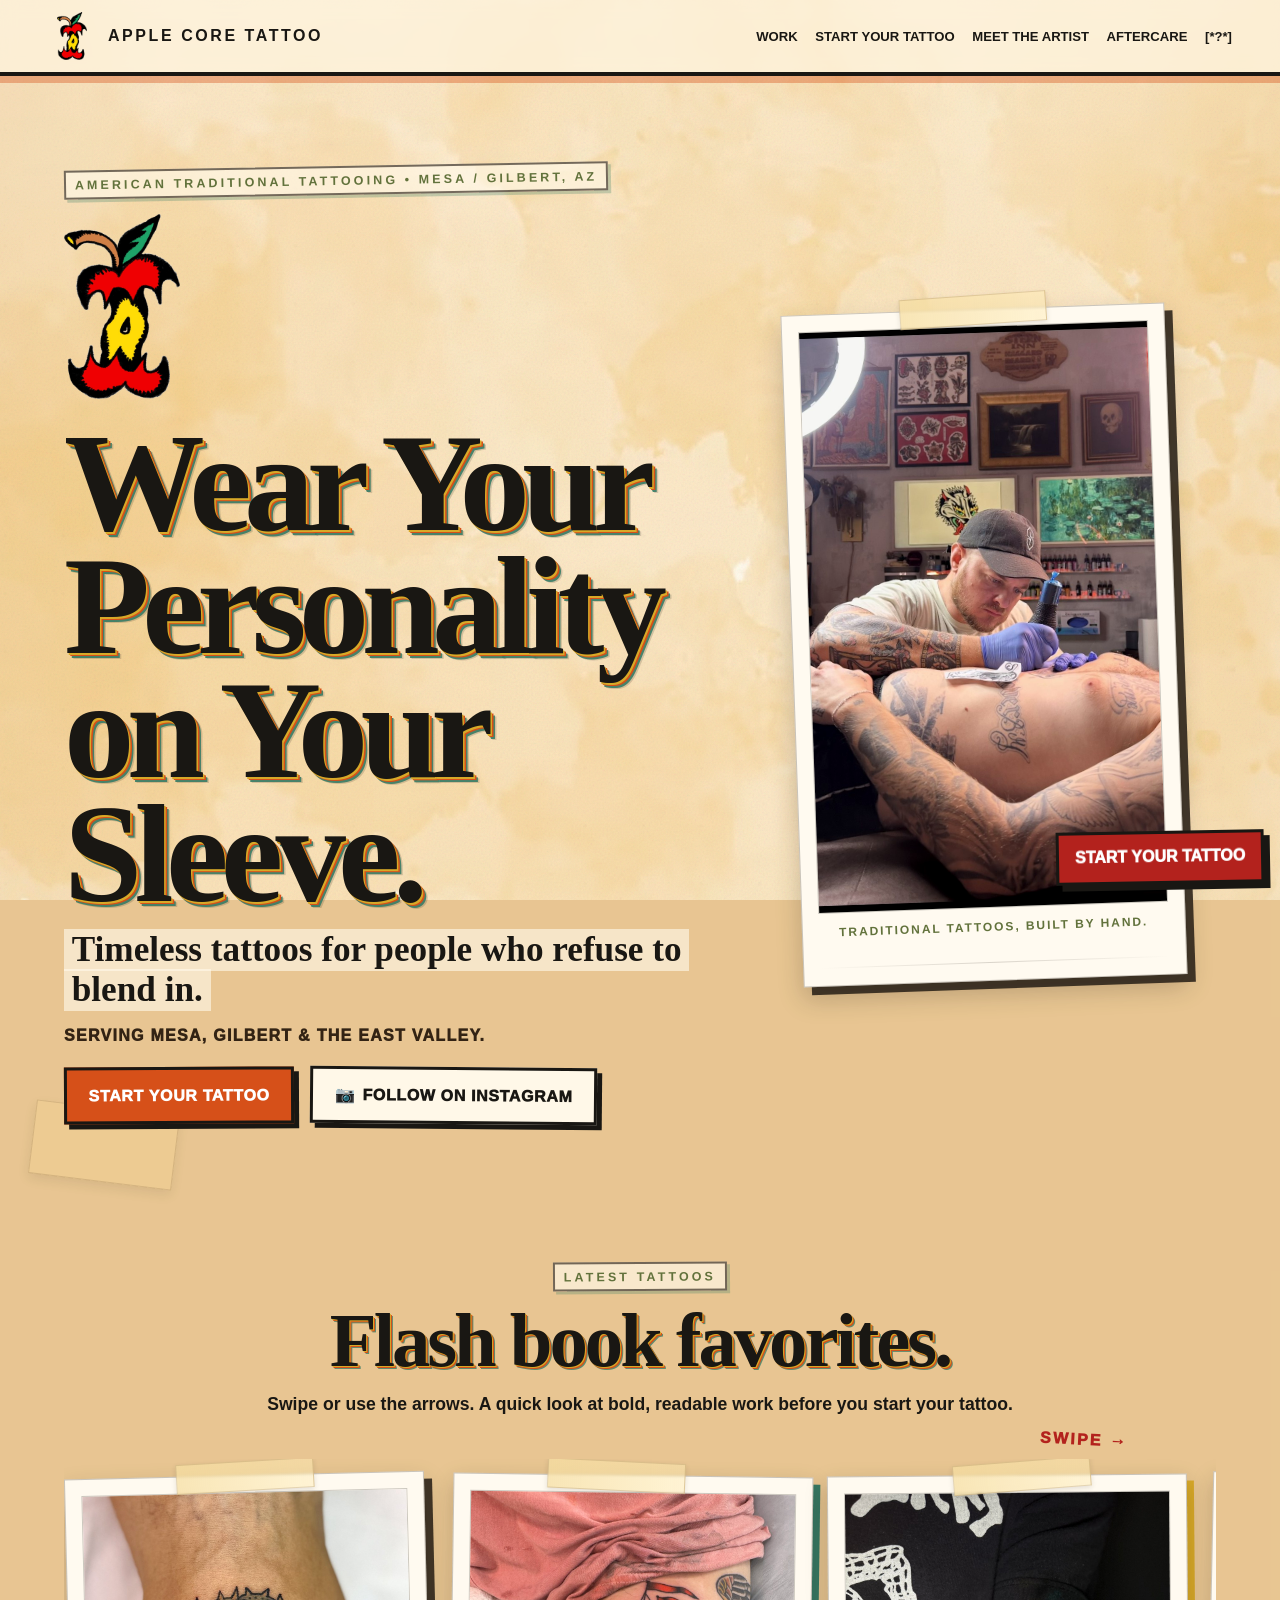
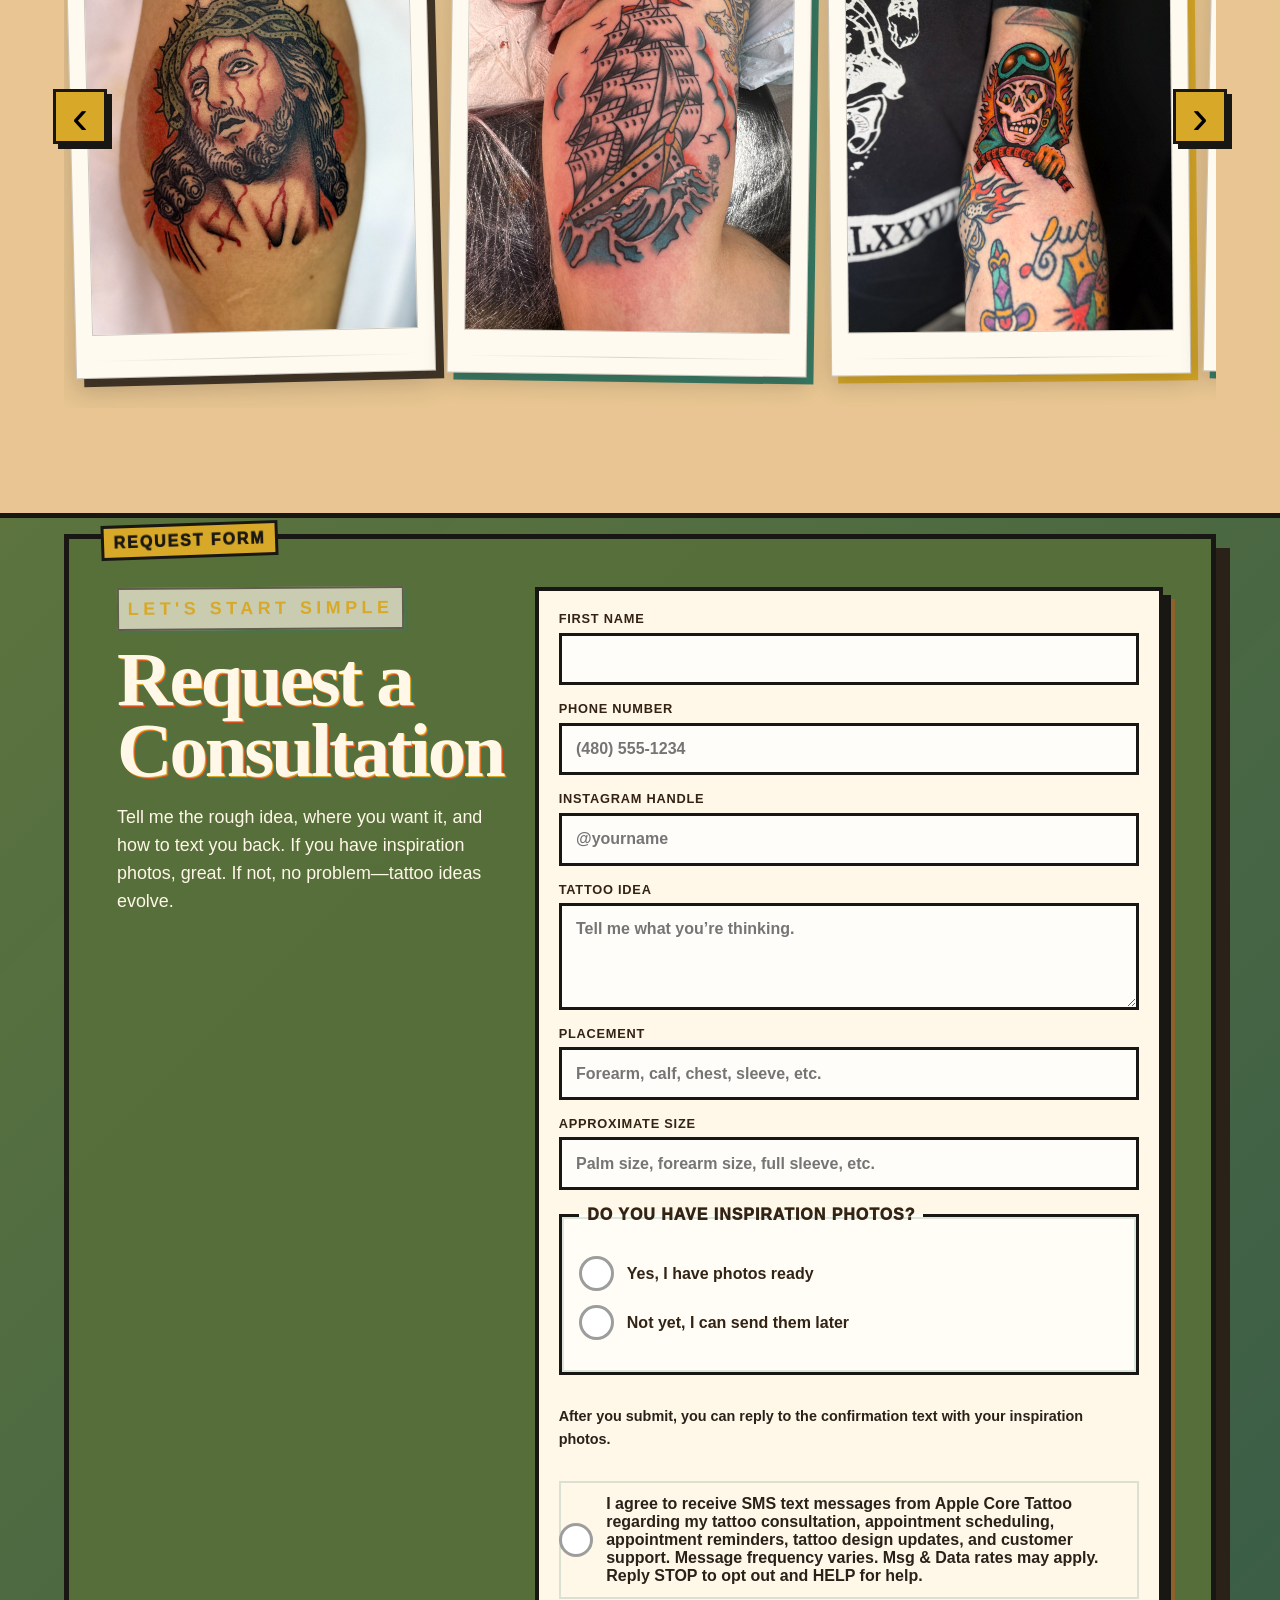
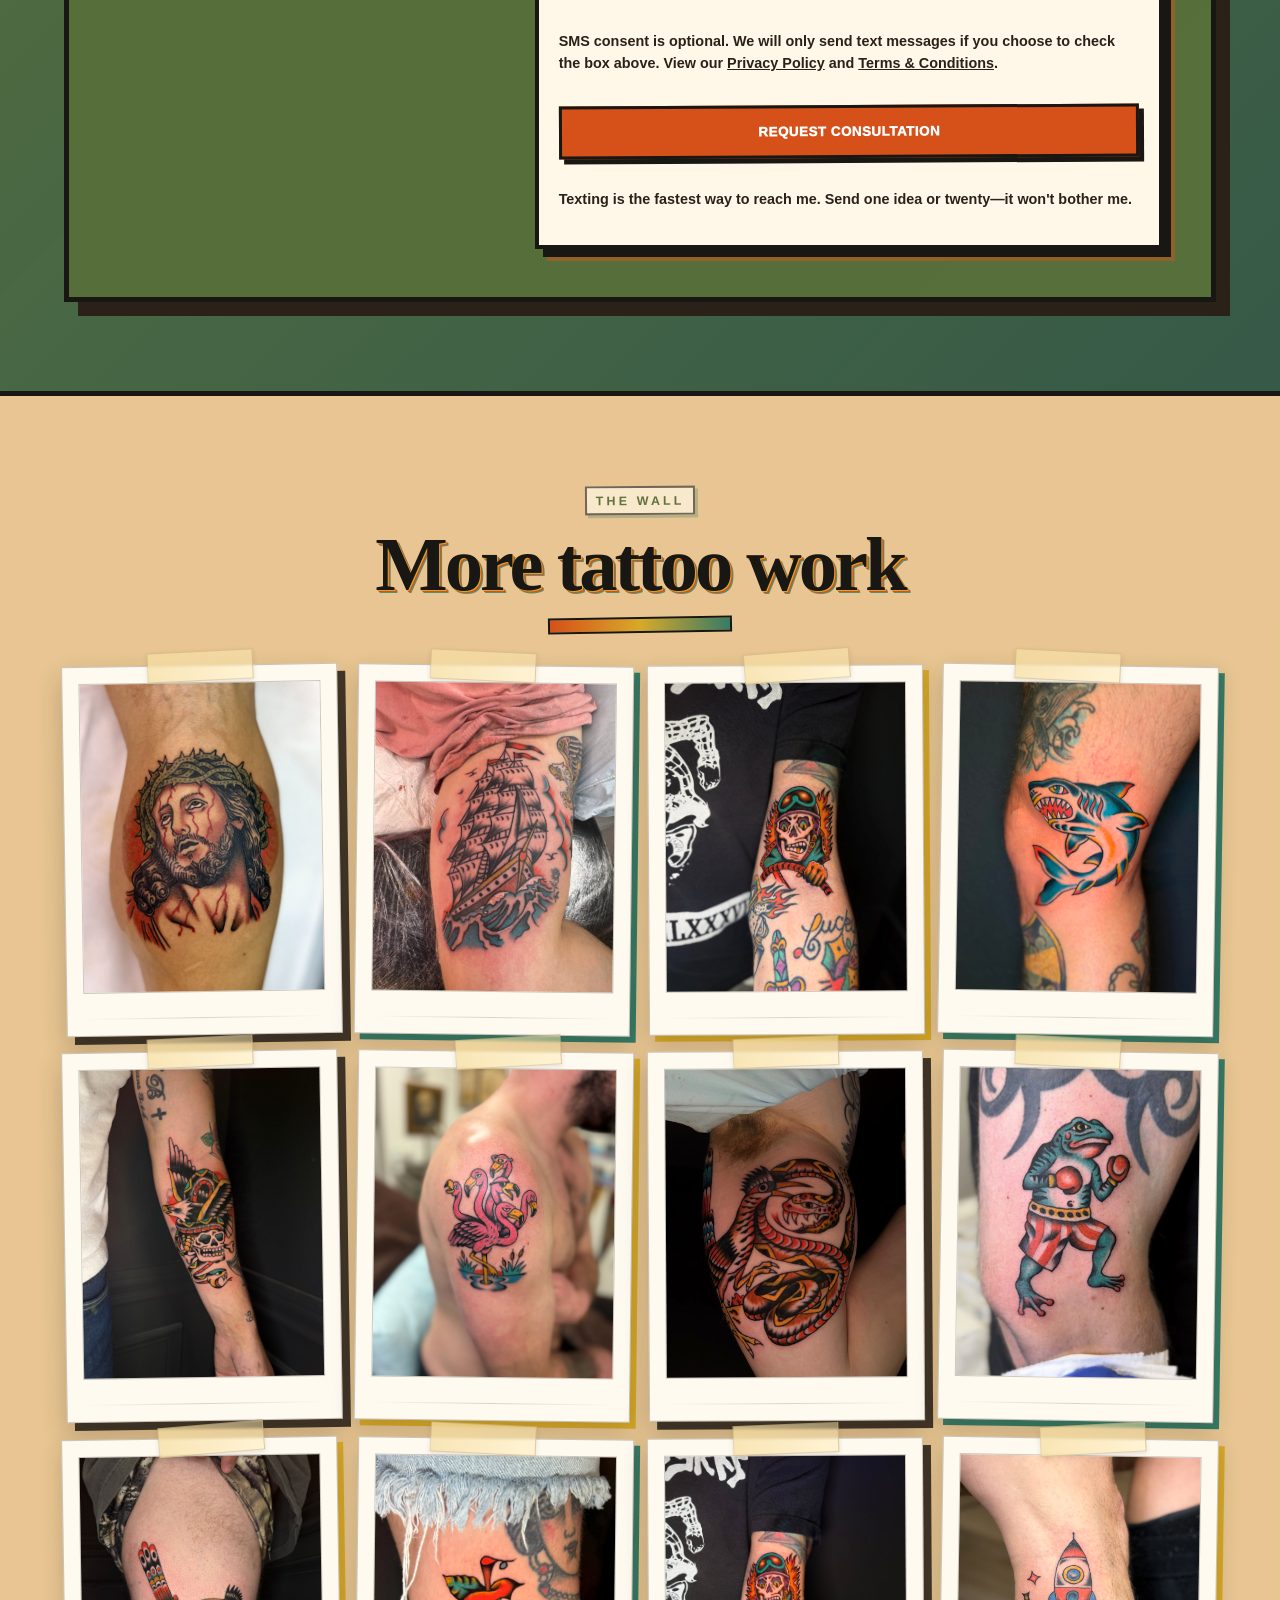
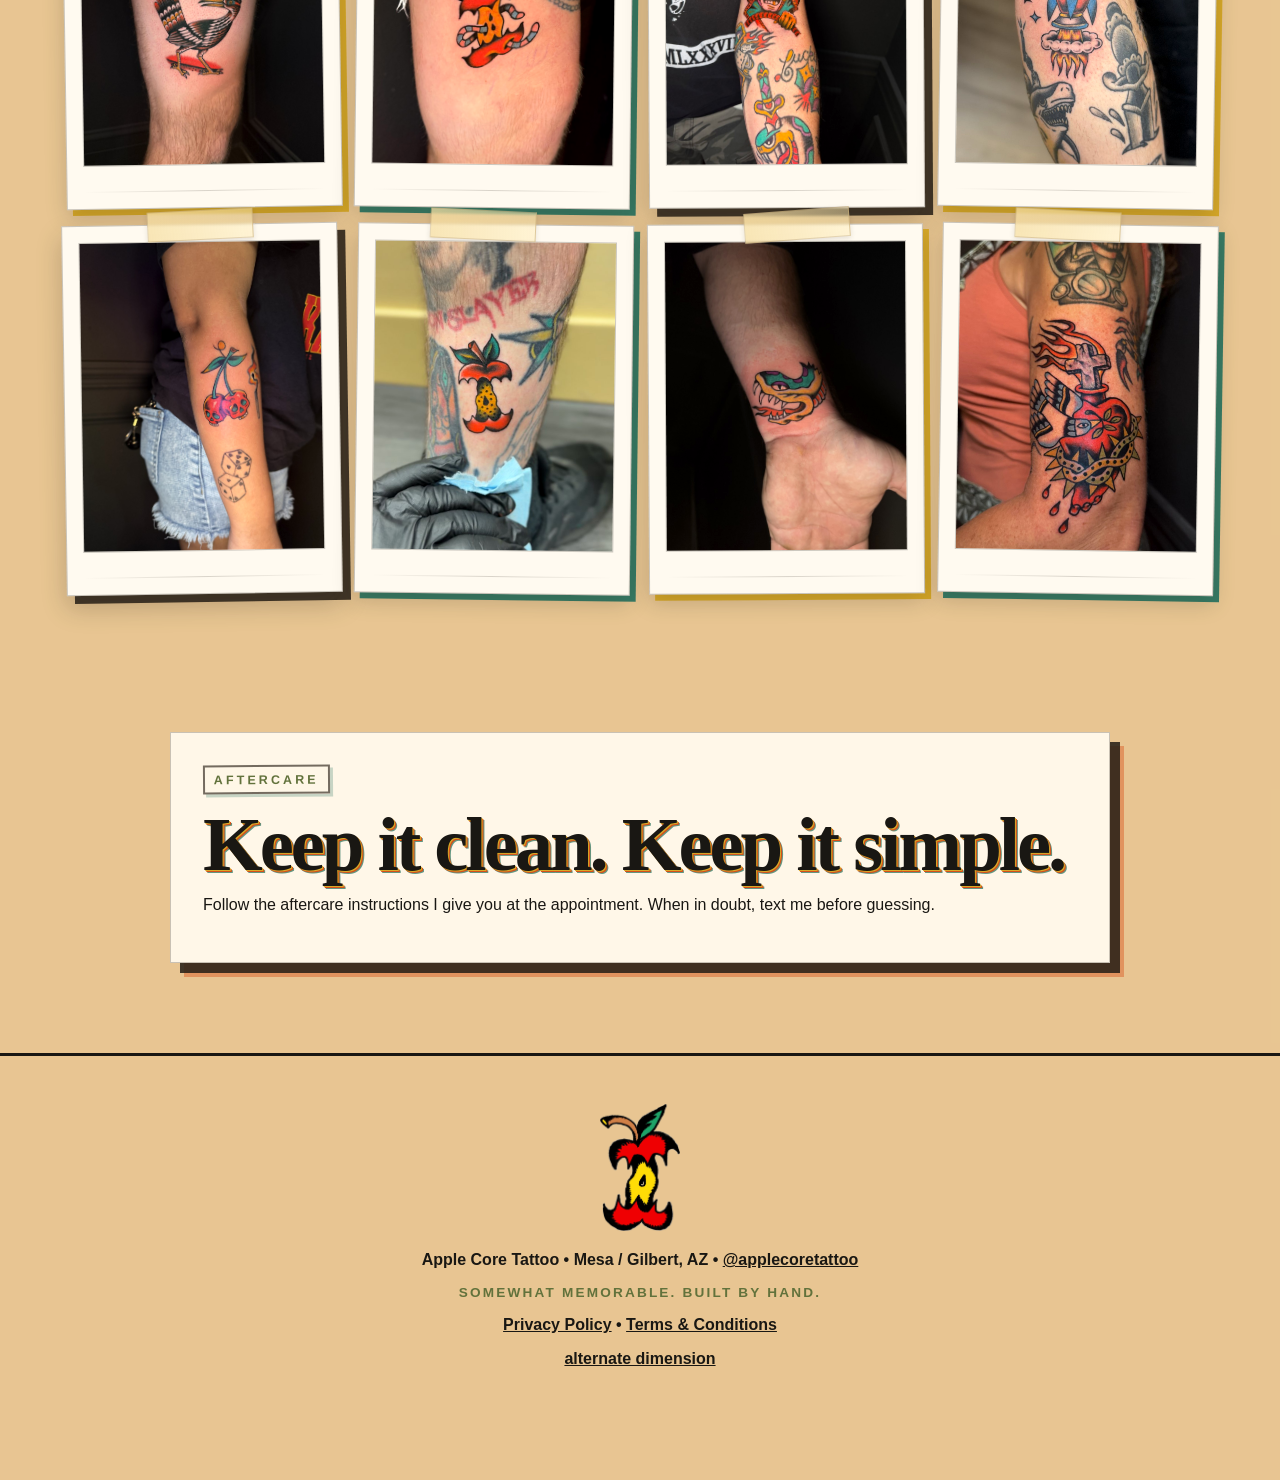
==== commit 5c5d592f: "Update index.html new compliance change" ====
--- a/index.html
+++ b/index.html
@@ -72,54 +72,98 @@
       </div>
     </section>
 
-    <section id="start" class="start section-pad">
-      <div class="start-card">
-        <div>
-          <p class="eyebrow">Let's start simple</p>
-          <h2 class="shadow-title small">Start Your Tattoo</h2>
-          <p>Tell me the rough idea, where you want it, and how to text you back. If you have inspiration photos, great. If not, no problem—tattoo ideas evolve.</p>
-        </div>
-
-        <form id="consult-form" class="consult-form">
-          <label>First name<input required name="name" type="text" autocomplete="given-name"></label>
-          <label>Phone number<input required name="phone" type="tel" autocomplete="tel" inputmode="tel" placeholder="(480) 555-1234"></label>
-          <label>Instagram handle<input name="instagram" type="text" placeholder="@yourname"></label>
-          <label>Tattoo idea<textarea required name="idea" rows="4" placeholder="Tell me what you’re thinking."></textarea></label>
-          <label>Placement<input name="placement" type="text" placeholder="Forearm, calf, chest, sleeve, etc."></label>
-          <label>Approximate size<input name="size" type="text" placeholder="Palm size, forearm size, full sleeve, etc."></label>
-
-          <fieldset class="radio-card">
-            <legend>Do you have inspiration photos?</legend>
-            <label class="radio"><input type="radio" name="inspiration" value="Yes, I have photos ready"><span>Yes, I have photos ready</span></label>
-            <label class="radio"><input type="radio" name="inspiration" value="Not yet, I can send them later"><span>Not yet, I can send them later</span></label>
-          </fieldset>
-
-          <p class="form-note">After you submit, you can reply to the confirmation text with your inspiration photos.</p>
-
-          <label class="radio-card sms-consent">
-            <span class="radio">
-              <input type="checkbox" name="sms_consent" value="yes">
-              <span>I agree to receive text messages from Apple Core Tattoo about my consultation, design, scheduling, appointment reminders, and customer support. Message frequency varies. Message and data rates may apply. Reply STOP to opt out or HELP for help. Consent is optional and is not required to submit this form.</span>
-            </span>
-          </label>
-
-          <p class="form-note">By submitting, you acknowledge our <a href="privacy.html" target="_blank" rel="noopener">Privacy Policy</a> and <a href="terms.html" target="_blank" rel="noopener">Terms &amp; Conditions</a>.</p>
-
-          <button class="btn btn-primary" id="consult-submit" type="submit">Send It Over</button>
-          <p class="form-note" id="consult-status" role="status" aria-live="polite">Texting is the best way to reach me. Send one idea or twenty—it won't bother me.</p>
-        </form>
-      </div>
-    </section>
-
-    <section id="meet" class="meet section-pad">
-      <figure class="paper-card meet-photo"><img src="assets/hero/greg-tattooing.jpg" alt="Greg tattooing a client"></figure>
-      <div class="meet-copy">
-        <p class="eyebrow">Meet the Artist</p>
-        <h2 class="shadow-title small">Tattoos should make you look more like yourself.</h2>
-        <p>I'm Greg Sternin, the artist behind Apple Core Tattoo. I love American Traditional tattooing because it is bold, readable, and built to age well.</p>
-        <p>Some clients come in with a full plan. Others only have a rough idea. Either way, we'll talk it through and build something you'll be proud to wear for life.</p>
-      </div>
-    </section>
+<section id="start" class="start section-pad">
+  <div class="start-card">
+    <div>
+      <p class="eyebrow">Let's start simple</p>
+      <h2 class="shadow-title small">Request a Consultation</h2>
+      <p>Tell me the rough idea, where you want it, and how to text you back. If you have inspiration photos, great. If not, no problem—tattoo ideas evolve.</p>
+    </div>
+
+    <form id="consult-form" class="consult-form" method="POST" action="https://apple-core-consultation-4353.twil.io/tattoo-consultation">
+
+      <label>
+        First name
+        <input required name="name" type="text" autocomplete="given-name">
+      </label>
+
+      <label>
+        Phone number
+        <input required name="phone" type="tel" autocomplete="tel" inputmode="tel" placeholder="(480) 555-1234">
+      </label>
+
+      <label>
+        Instagram handle
+        <input name="instagram" type="text" placeholder="@yourname">
+      </label>
+
+      <label>
+        Tattoo idea
+        <textarea required name="idea" rows="4" placeholder="Tell me what you’re thinking."></textarea>
+      </label>
+
+      <label>
+        Placement
+        <input name="placement" type="text" placeholder="Forearm, calf, chest, sleeve, etc.">
+      </label>
+
+      <label>
+        Approximate size
+        <input name="size" type="text" placeholder="Palm size, forearm size, full sleeve, etc.">
+      </label>
+
+      <fieldset class="radio-card">
+        <legend>Do you have inspiration photos?</legend>
+
+        <label class="radio">
+          <input type="radio" name="inspiration" value="Yes, I have photos ready">
+          <span>Yes, I have photos ready</span>
+        </label>
+
+        <label class="radio">
+          <input type="radio" name="inspiration" value="Not yet, I can send them later">
+          <span>Not yet, I can send them later</span>
+        </label>
+      </fieldset>
+
+      <p class="form-note">
+        After you submit, you can reply to the confirmation text with your inspiration photos.
+      </p>
+
+      <label class="radio-card sms-consent">
+        <span class="radio">
+          <input
+            type="checkbox"
+            id="smsConsent"
+            name="sms_consent"
+            value="yes"
+          >
+
+          <span>
+            I agree to receive SMS text messages from Apple Core Tattoo regarding my tattoo consultation, appointment scheduling, appointment reminders, tattoo design updates, and customer support. Message frequency varies. Msg &amp; Data rates may apply. Reply STOP to opt out and HELP for help.
+          </span>
+        </span>
+      </label>
+
+      <p class="form-note">
+        SMS consent is optional. We will only send text messages if you choose to check the box above.
+        View our
+        <a href="privacy.html" target="_blank" rel="noopener">Privacy Policy</a>
+        and
+        <a href="terms.html" target="_blank" rel="noopener">Terms &amp; Conditions</a>.
+      </p>
+
+      <button class="btn btn-primary" id="consult-submit" type="submit">
+        Request Consultation
+      </button>
+
+      <p class="form-note" id="consult-status" role="status" aria-live="polite">
+        Texting is the fastest way to reach me. Send one idea or twenty—it won't bother me.
+      </p>
+
+    </form>
+  </div>
+</section>
 
     <section class="full-gallery section-pad">
       <div class="section-heading"><p class="eyebrow">The Wall</p><h2 class="shadow-title small">More tattoo work</h2></div>
@@ -197,48 +241,6 @@
       mysteryNav.addEventListener("blur", showDefault);
     }
 
-    const consultForm = document.getElementById("consult-form");
-    const consultSubmit = document.getElementById("consult-submit");
-    const consultStatus = document.getElementById("consult-status");
-
-    consultForm.addEventListener("submit", async event => {
-      event.preventDefault();
-      consultSubmit.disabled = true;
-      consultSubmit.textContent = "Sending...";
-      consultStatus.textContent = "Sending your tattoo idea to Greg...";
-
-      const formData = new FormData(consultForm);
-      const payload = {
-        name:String(formData.get("name") || "").trim(),
-        phone:String(formData.get("phone") || "").trim(),
-        instagram:String(formData.get("instagram") || "").trim(),
-        idea:String(formData.get("idea") || "").trim(),
-        placement:String(formData.get("placement") || "").trim(),
-        size:String(formData.get("size") || "").trim(),
-        inspiration:String(formData.get("inspiration") || "").trim(),
-        sms_consent:formData.get("sms_consent") === "yes" ? "yes" : "no"
-      };
-
-      try {
-        const response = await fetch(TWILIO_FUNCTION_URL, {
-          method:"POST",
-          headers:{"Content-Type":"application/json"},
-          body:JSON.stringify(payload)
-        });
-
-        const result = await response.json().catch(() => ({}));
-        if (!response.ok || !result.success) {
-          throw new Error(result.message || "The consultation could not be sent.");
-        }
-
-        window.location.href = "thanks.html";
-      } catch (error) {
-        console.error(error);
-        consultStatus.textContent = error.message || "Something went wrong. Please try again or text (480) 454-7492.";
-        consultSubmit.disabled = false;
-        consultSubmit.textContent = "Send It Over";
-      }
-    });
   </script>
 </body>
 </html>
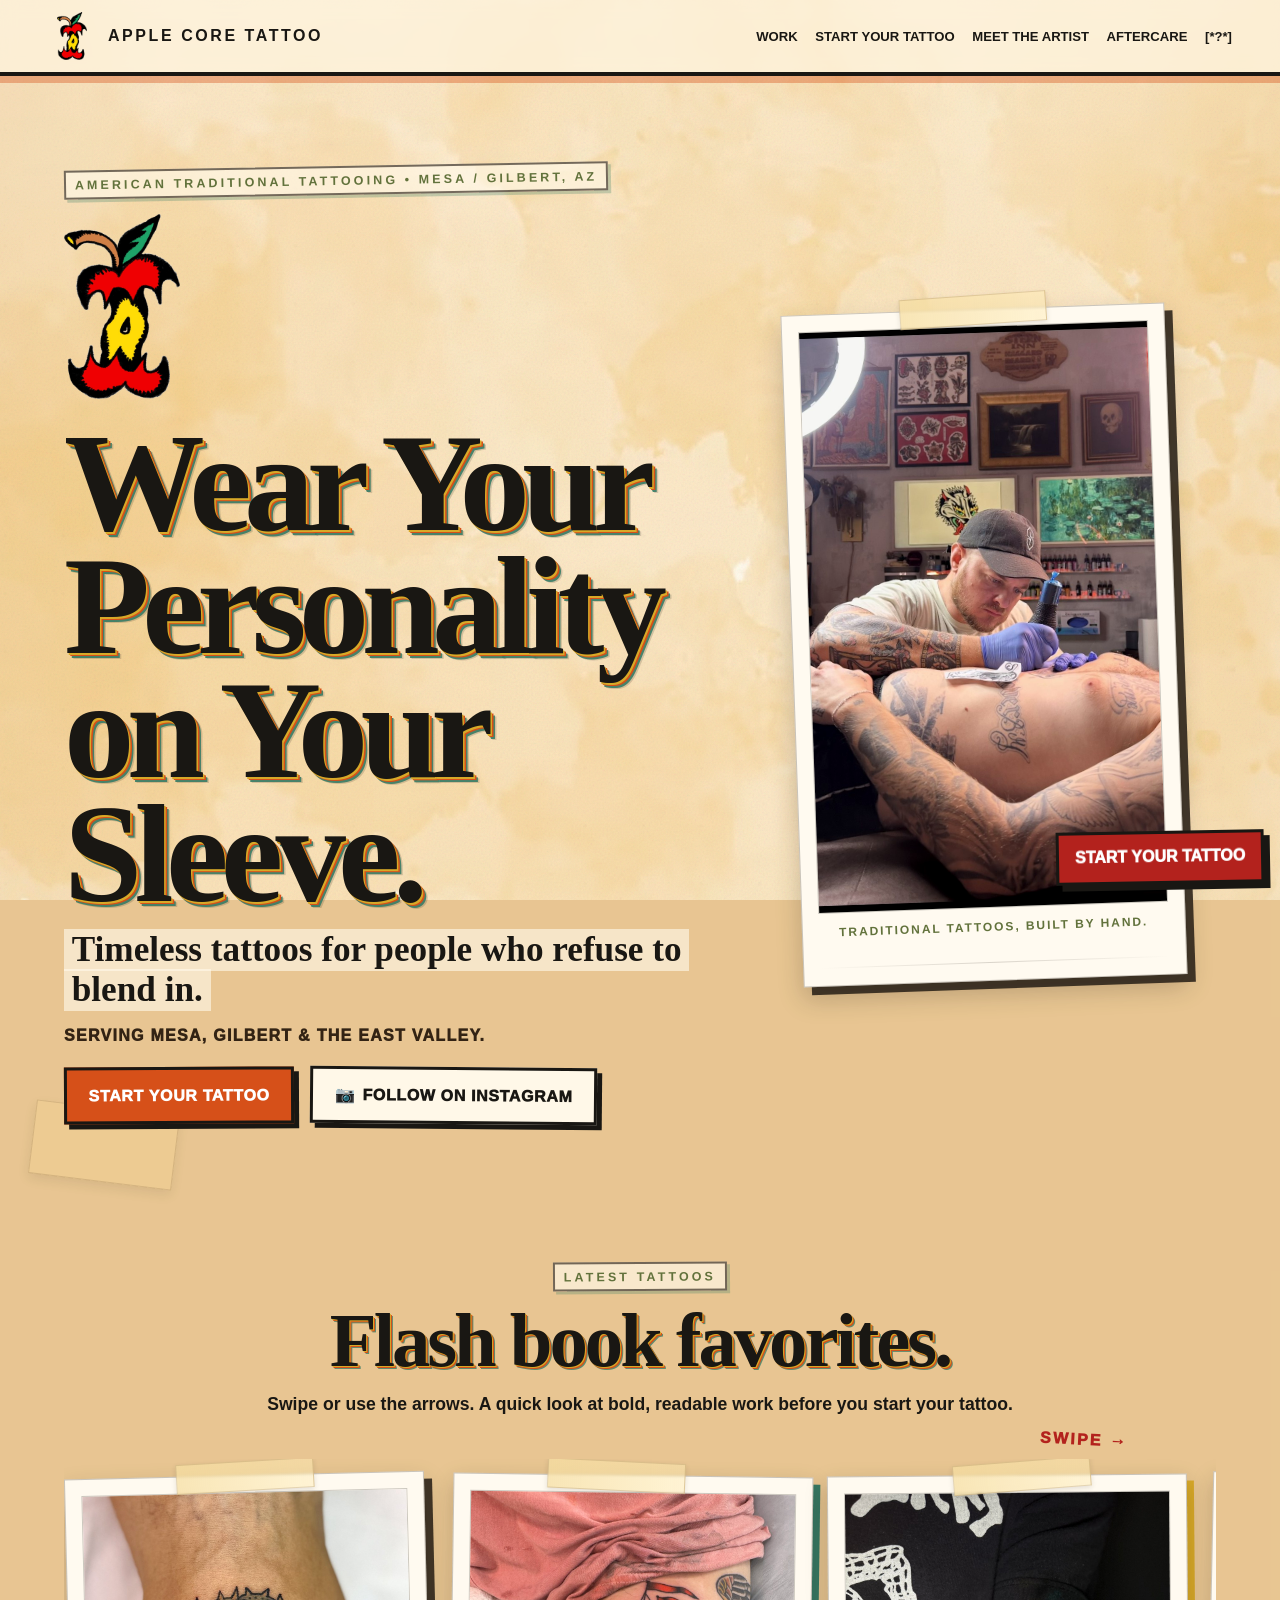
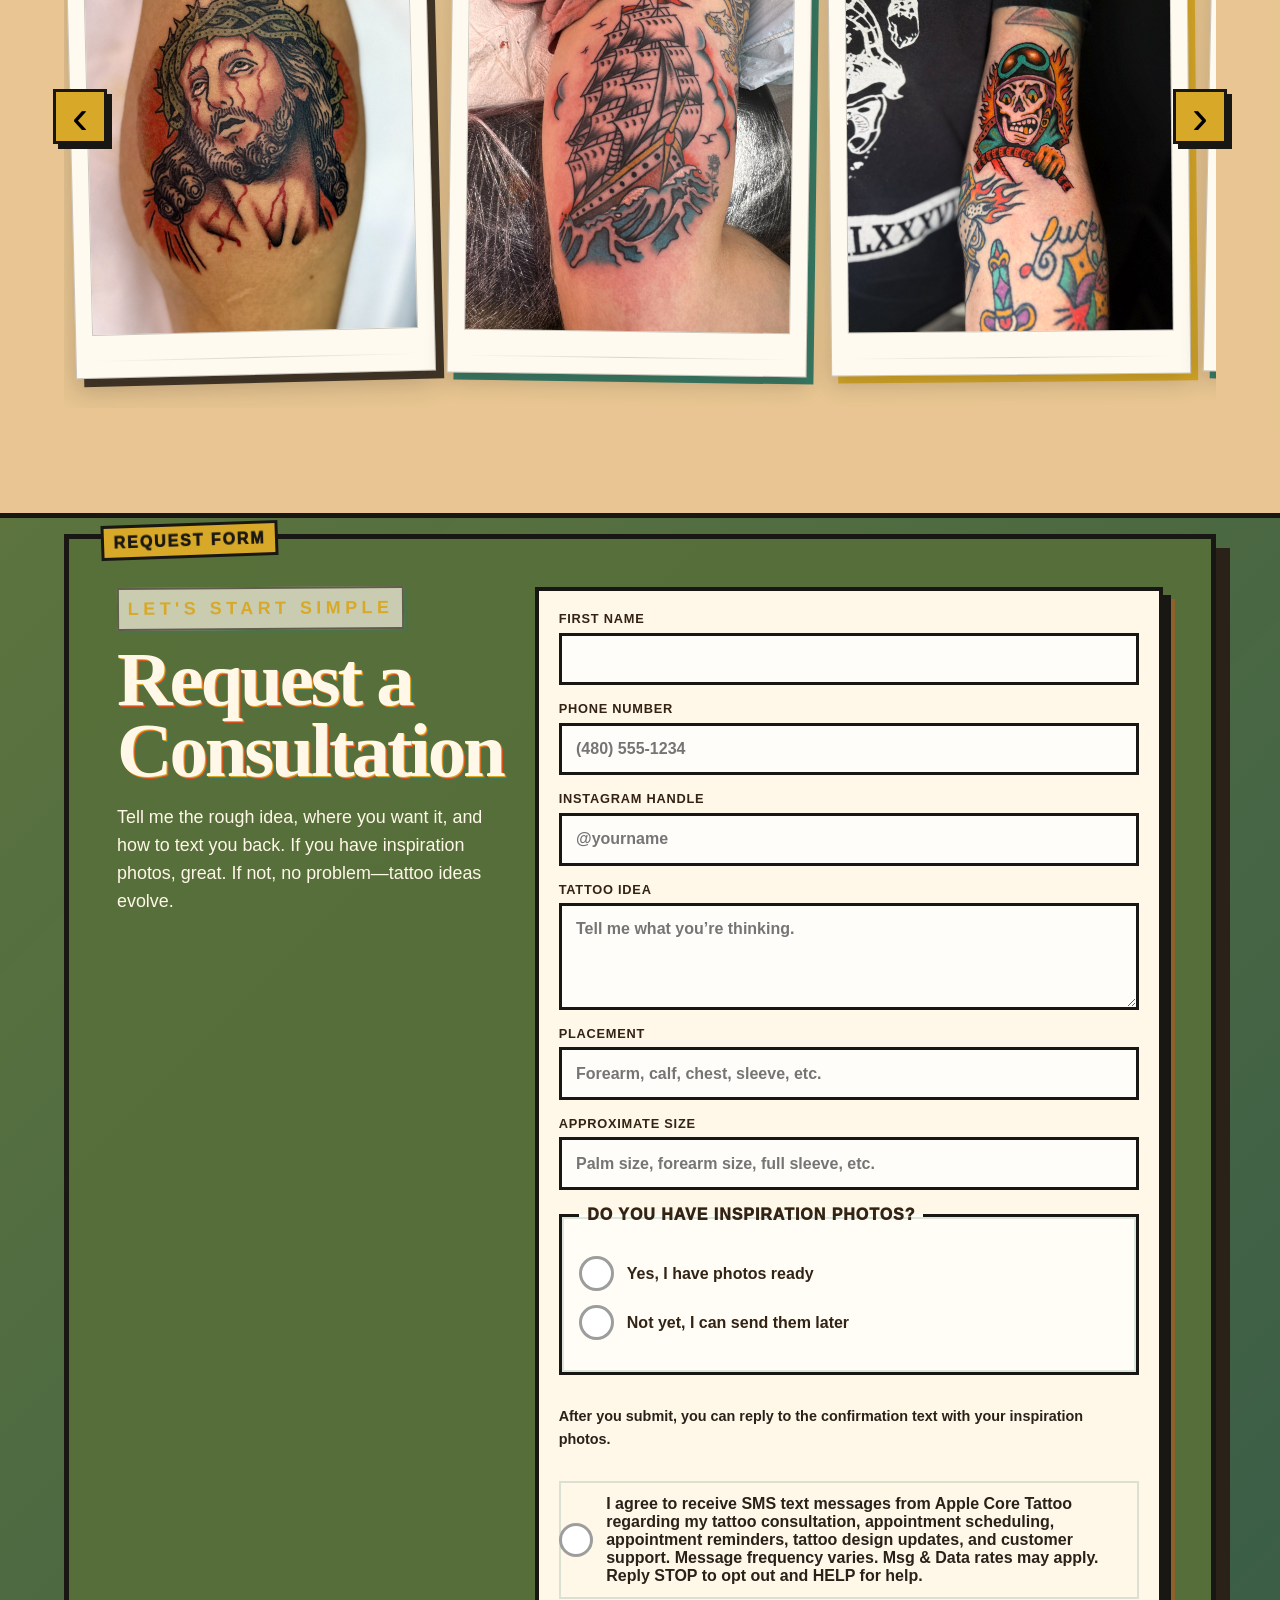
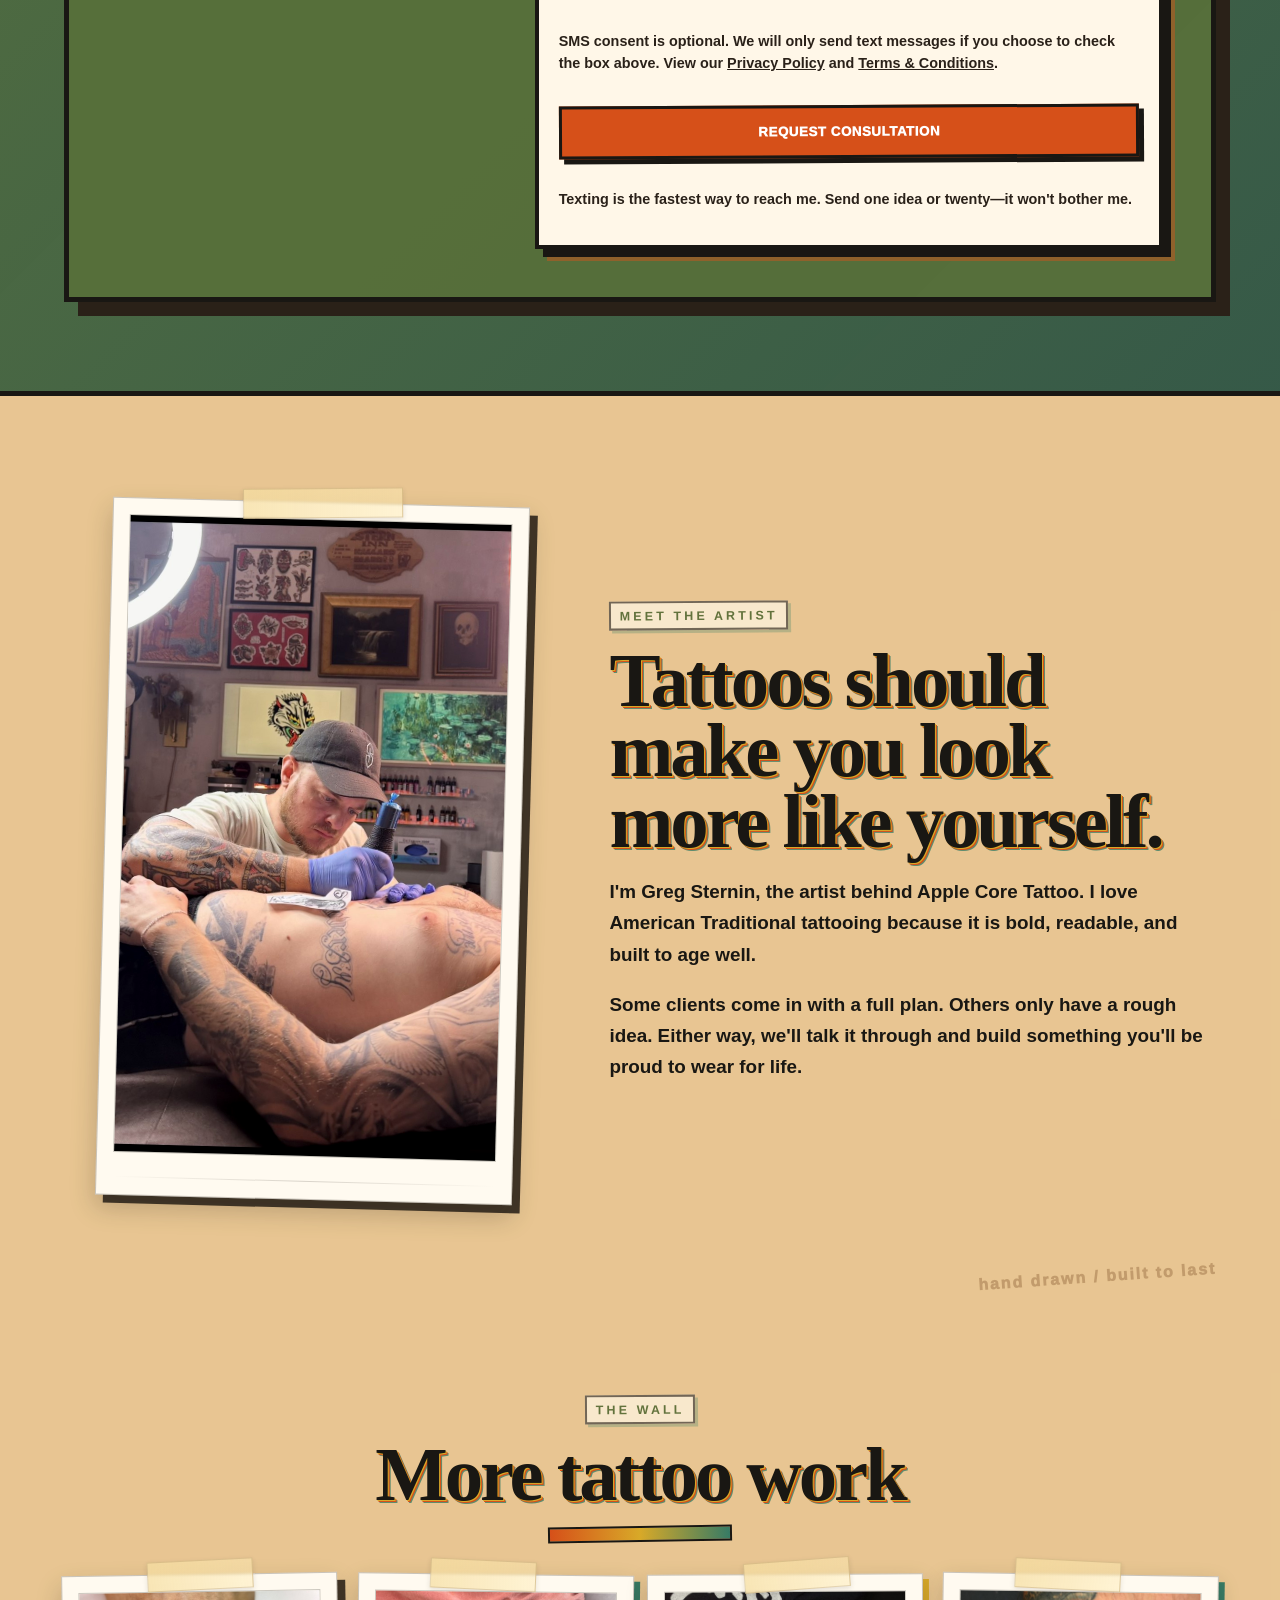
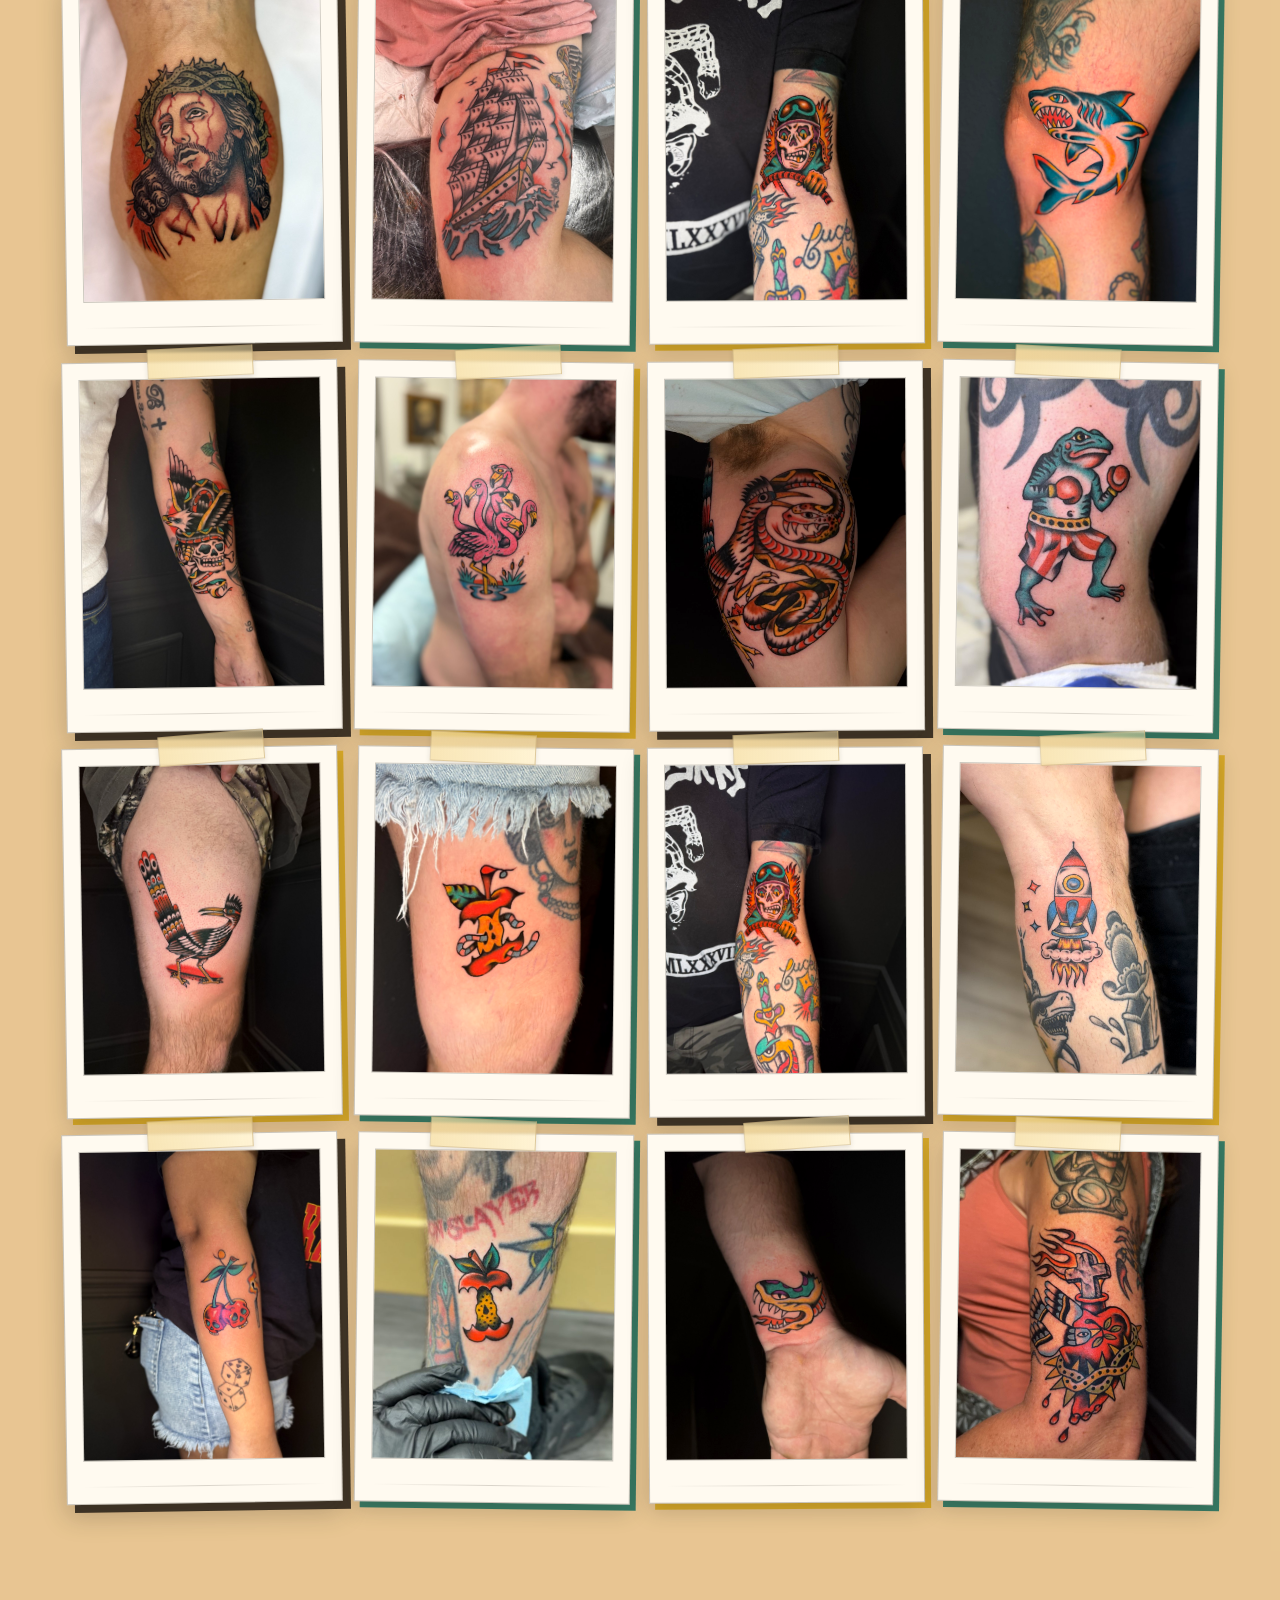
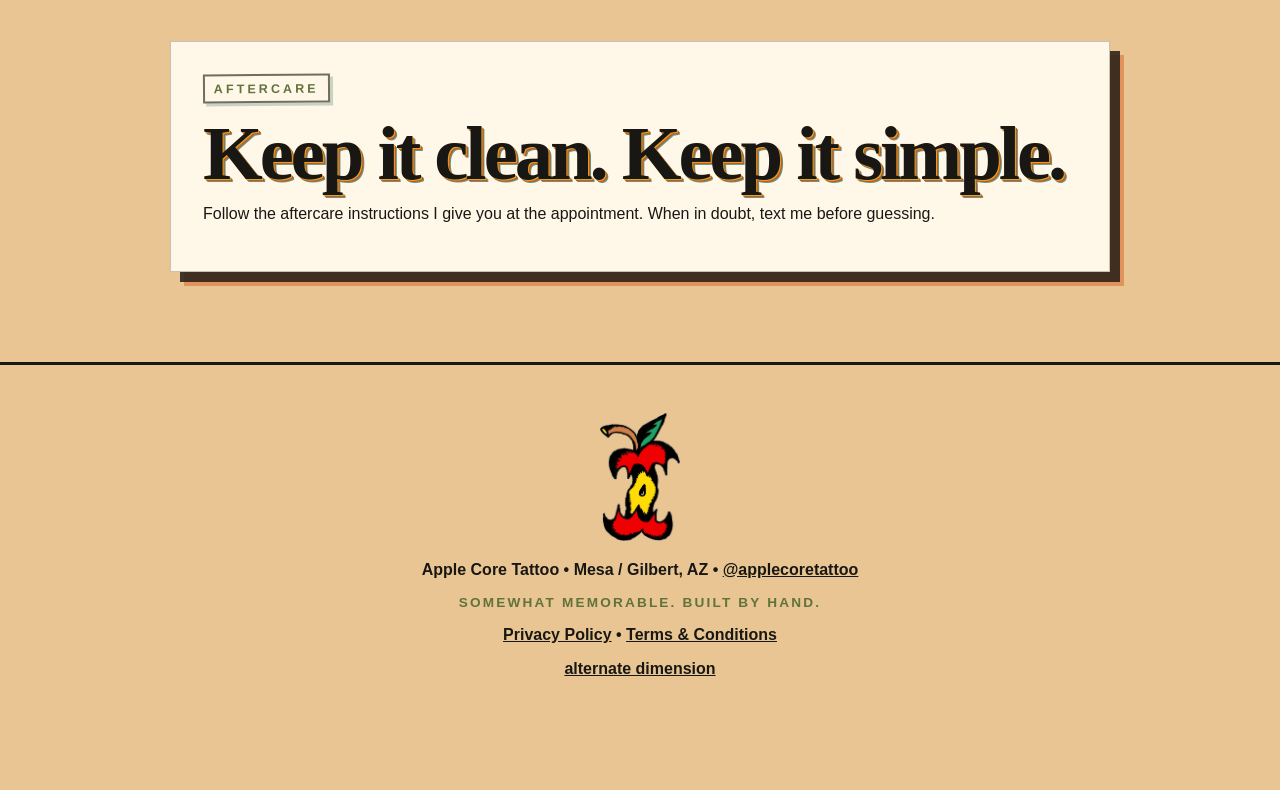
==== commit 5ecd733a: "Update index.html" ====
--- a/index.html
+++ b/index.html
@@ -163,6 +163,29 @@
 
     </form>
   </div>
+</section><section id="meet" class="meet section-pad">
+  <figure class="paper-card meet-photo">
+    <img src="assets/hero/greg-tattooing.jpg" alt="Greg tattooing a client">
+  </figure>
+
+  <div class="meet-copy">
+    <p class="eyebrow">Meet the Artist</p>
+
+    <h2 class="shadow-title small">
+      Tattoos should make you look more like yourself.
+    </h2>
+
+    <p>
+      I'm Greg Sternin, the artist behind Apple Core Tattoo. I love American
+      Traditional tattooing because it is bold, readable, and built to age well.
+    </p>
+
+    <p>
+      Some clients come in with a full plan. Others only have a rough idea.
+      Either way, we'll talk it through and build something you'll be proud
+      to wear for life.
+    </p>
+  </div>
 </section>
 
     <section class="full-gallery section-pad">
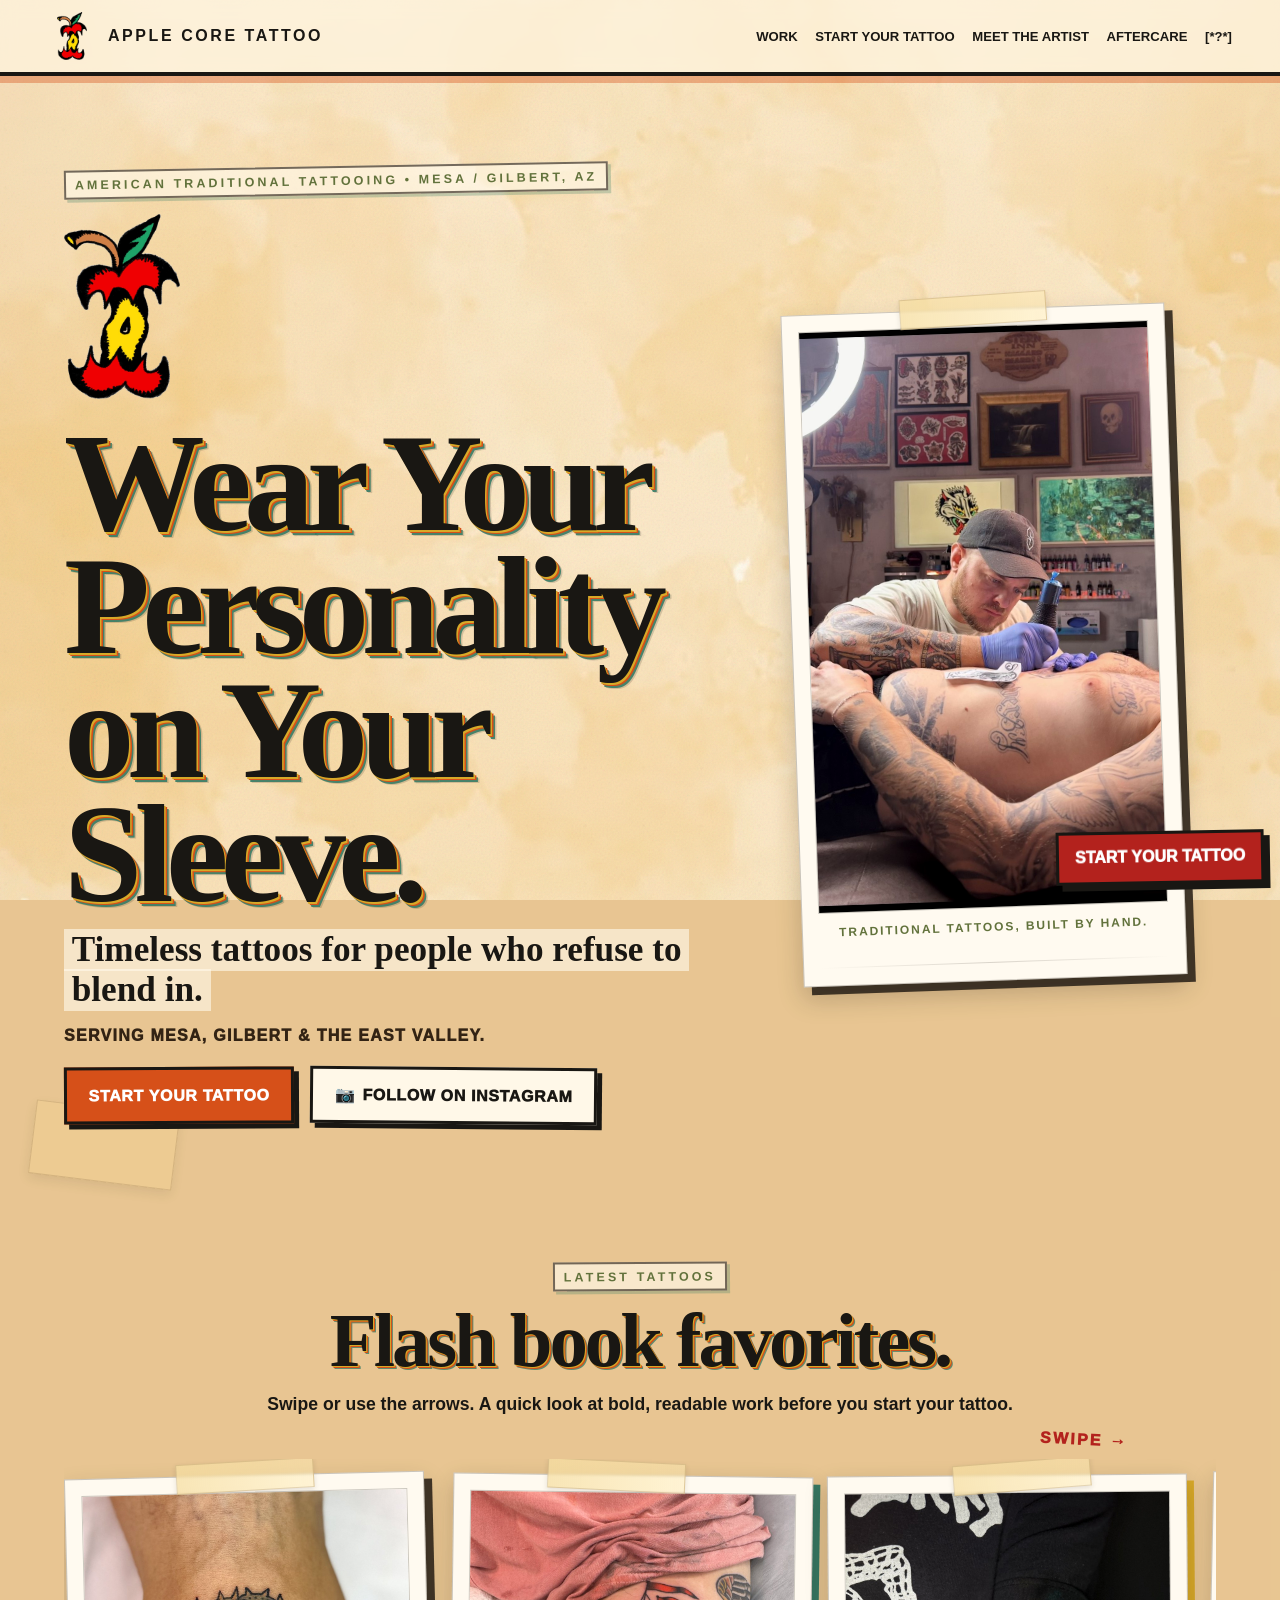
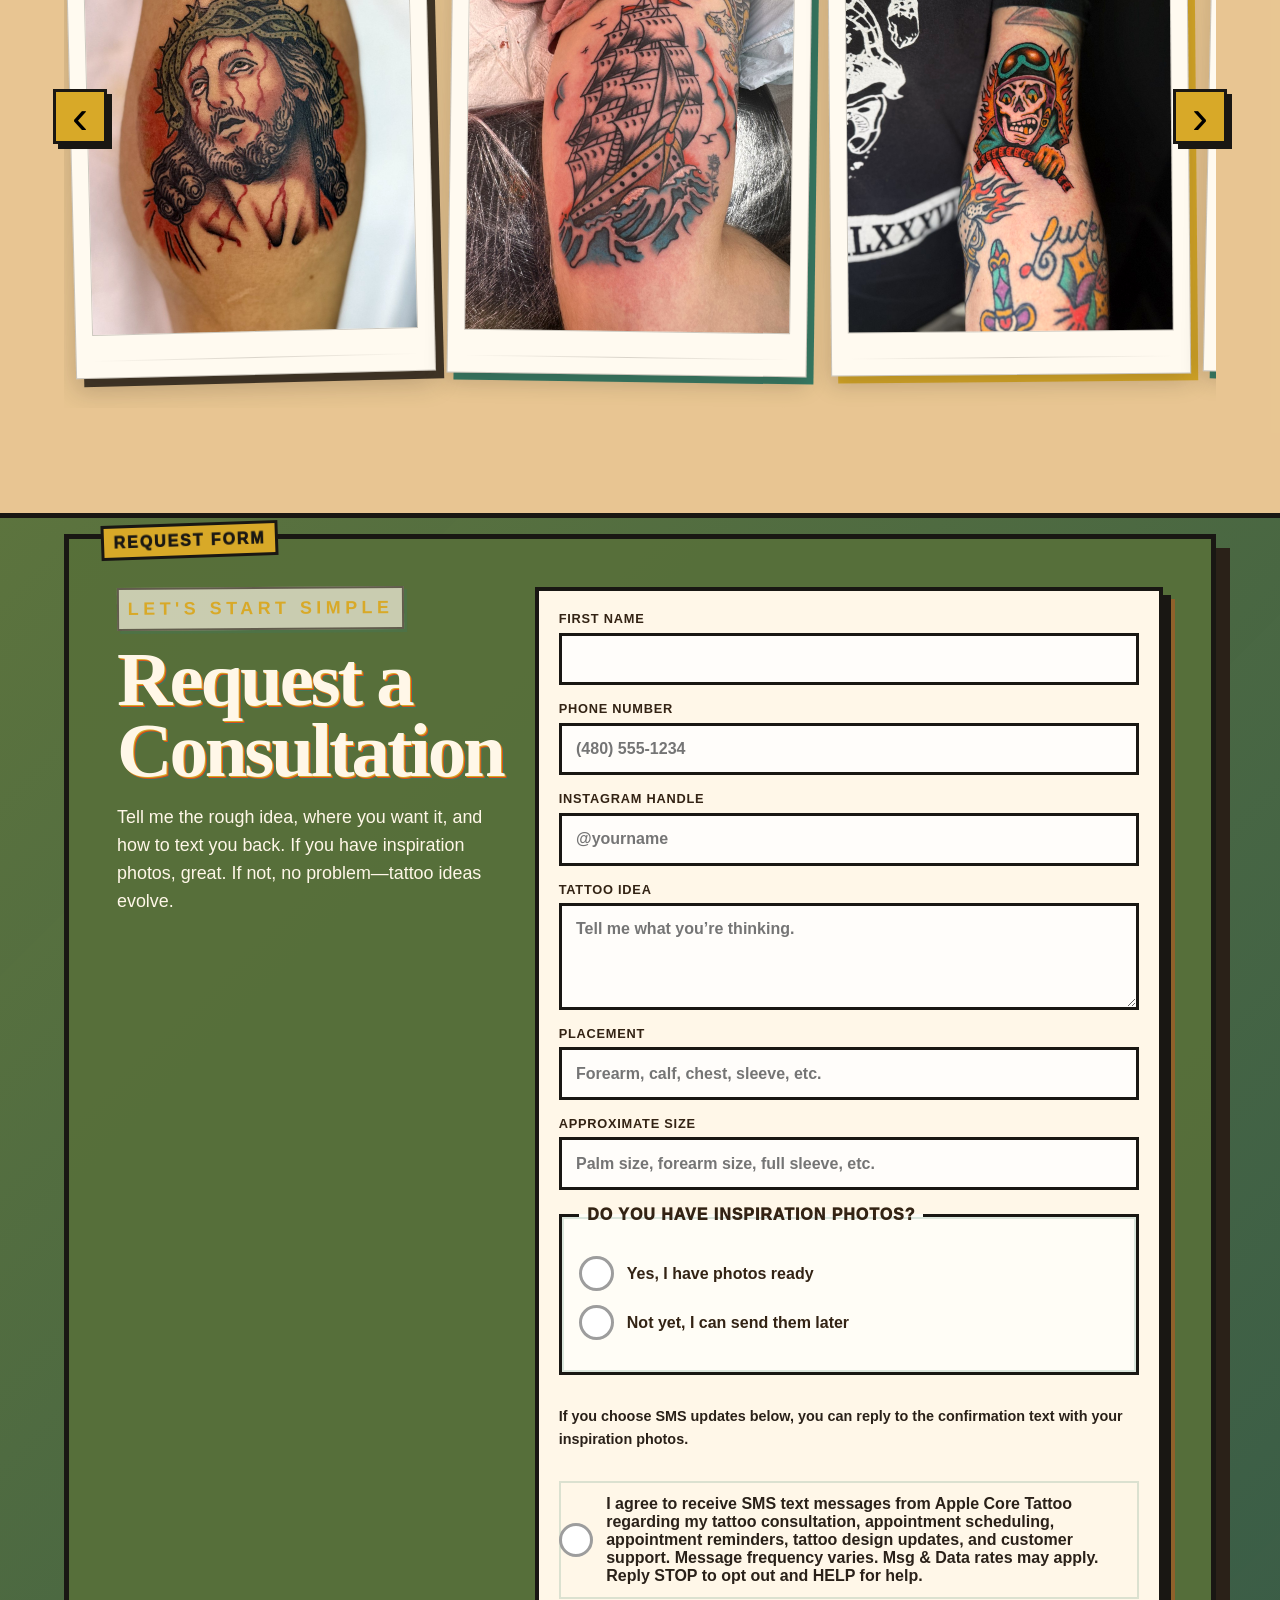
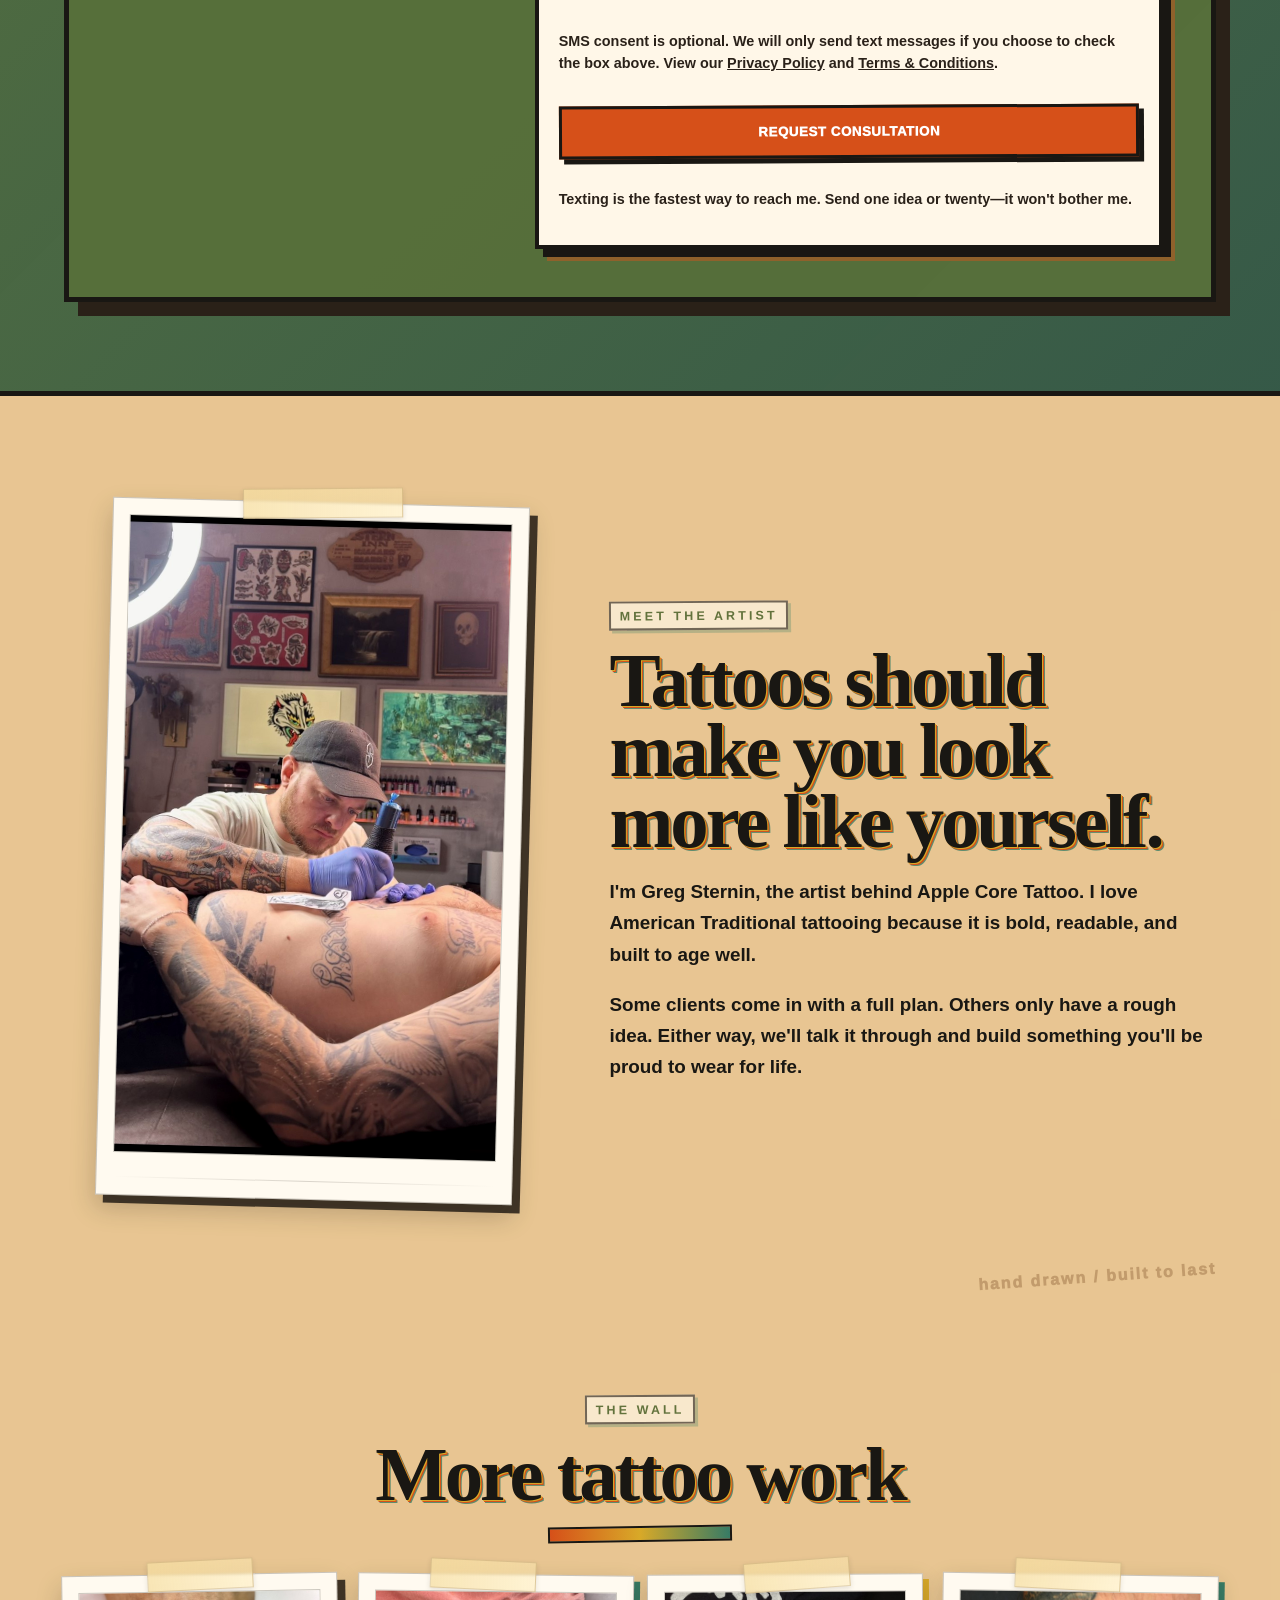
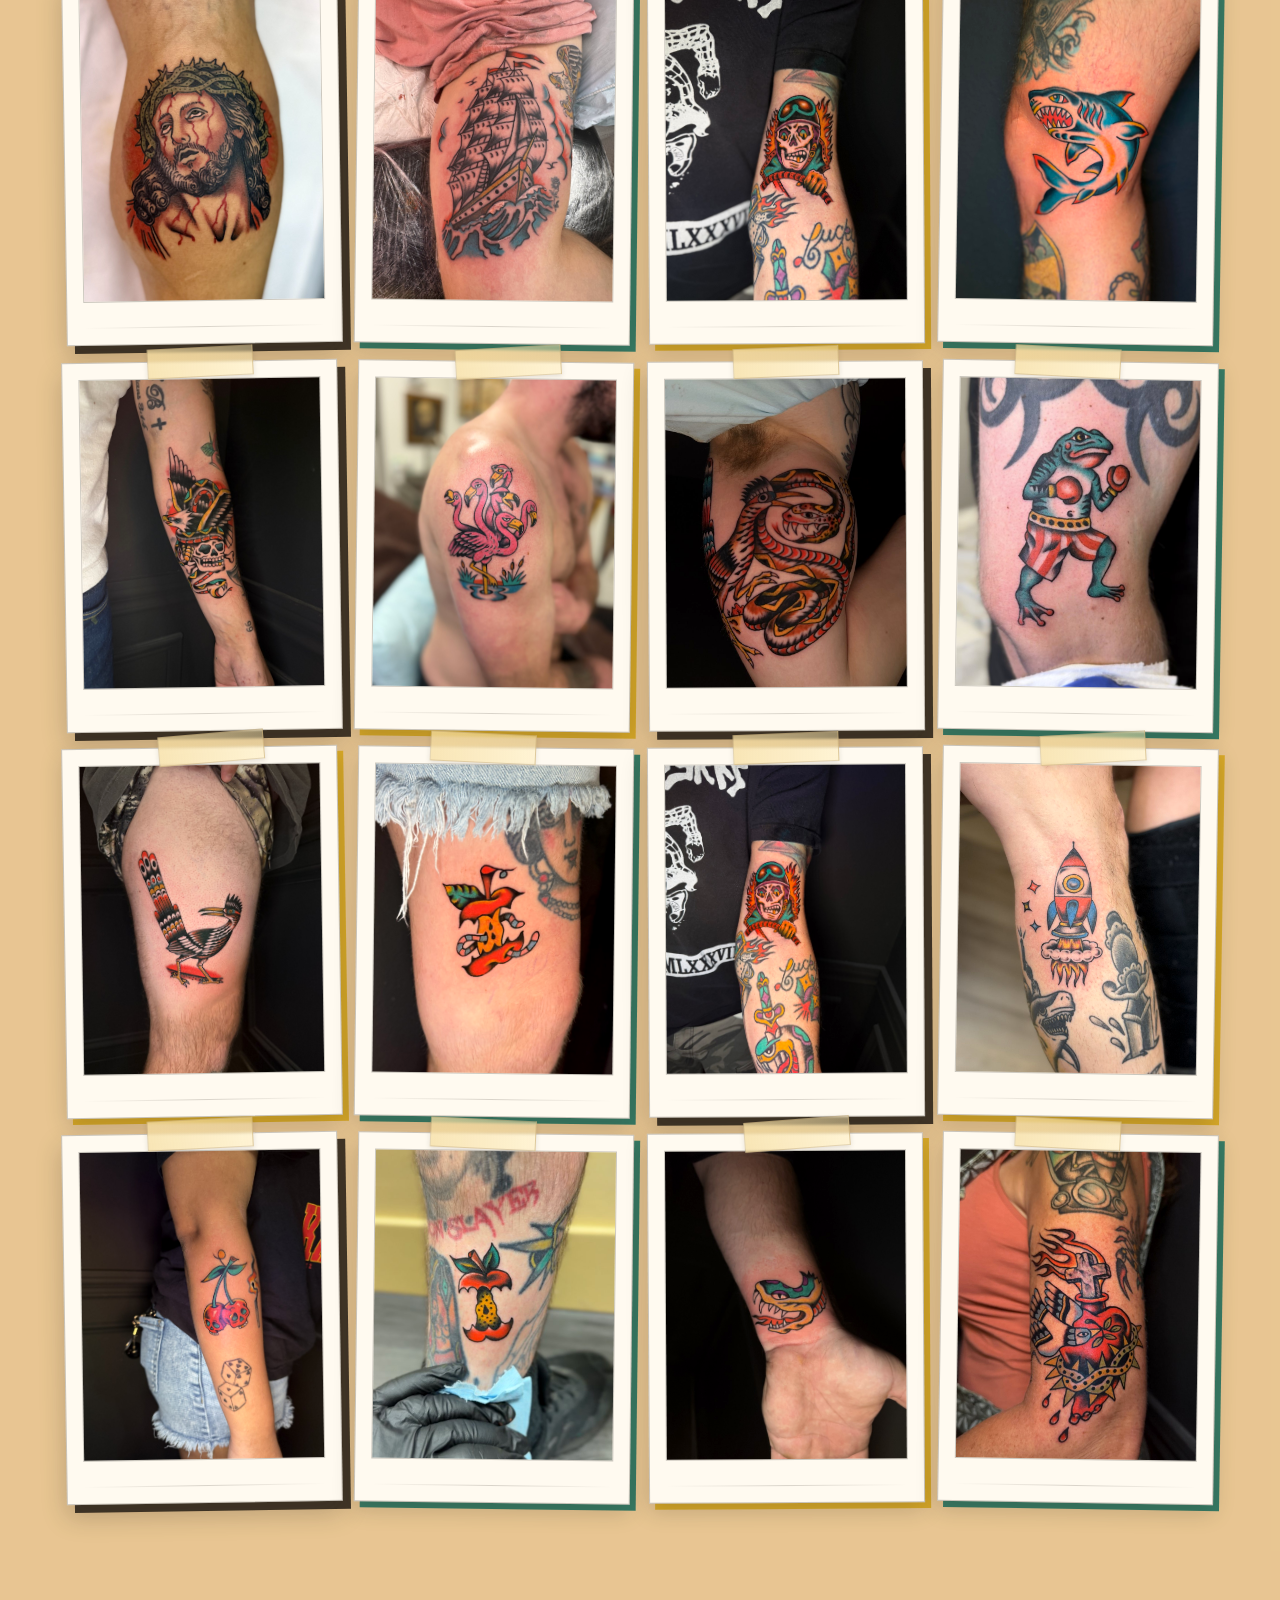
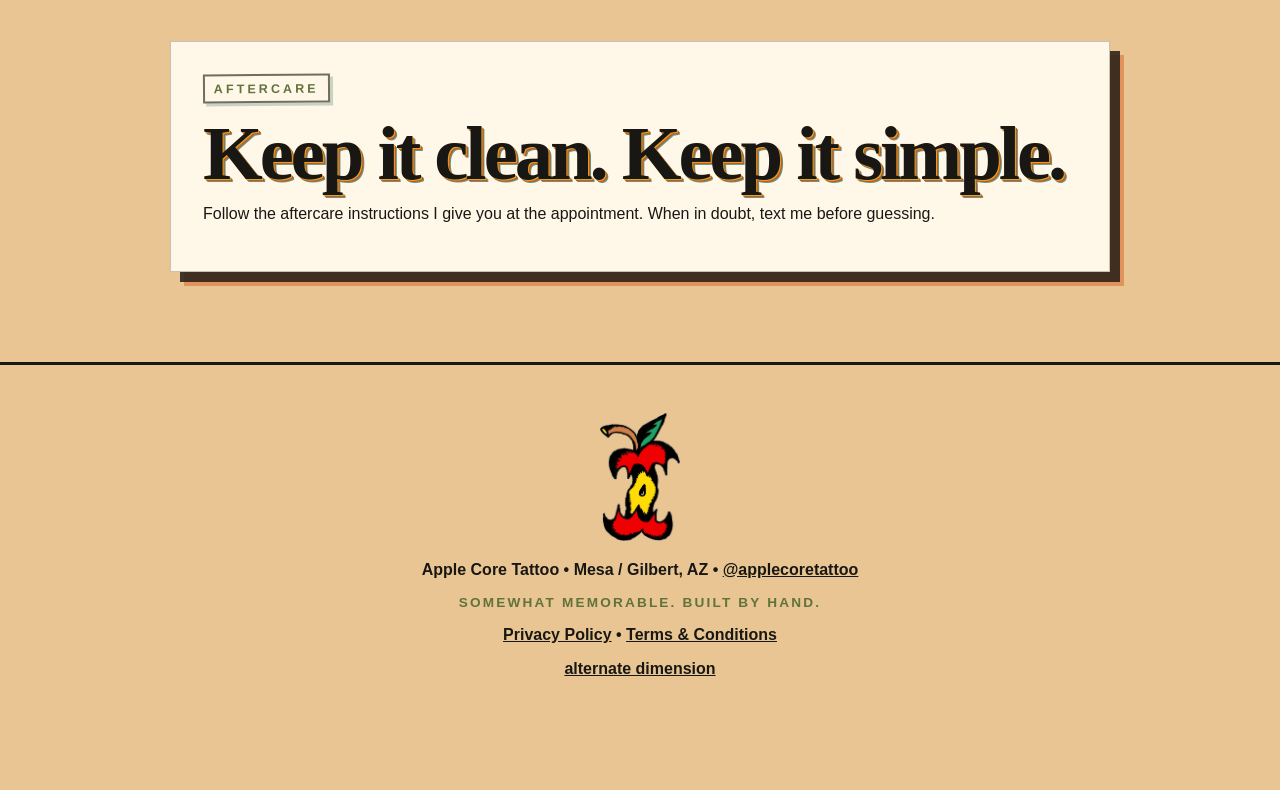
==== commit ab2417d5: "Twilio CTA compliance updates" ====
--- a/index.html
+++ b/index.html
@@ -127,8 +127,8 @@
       </fieldset>
 
       <p class="form-note">
-        After you submit, you can reply to the confirmation text with your inspiration photos.
-      </p>
+  If you choose SMS updates below, you can reply to the confirmation text with your inspiration photos.
+</p>
 
       <label class="radio-card sms-consent">
         <span class="radio">
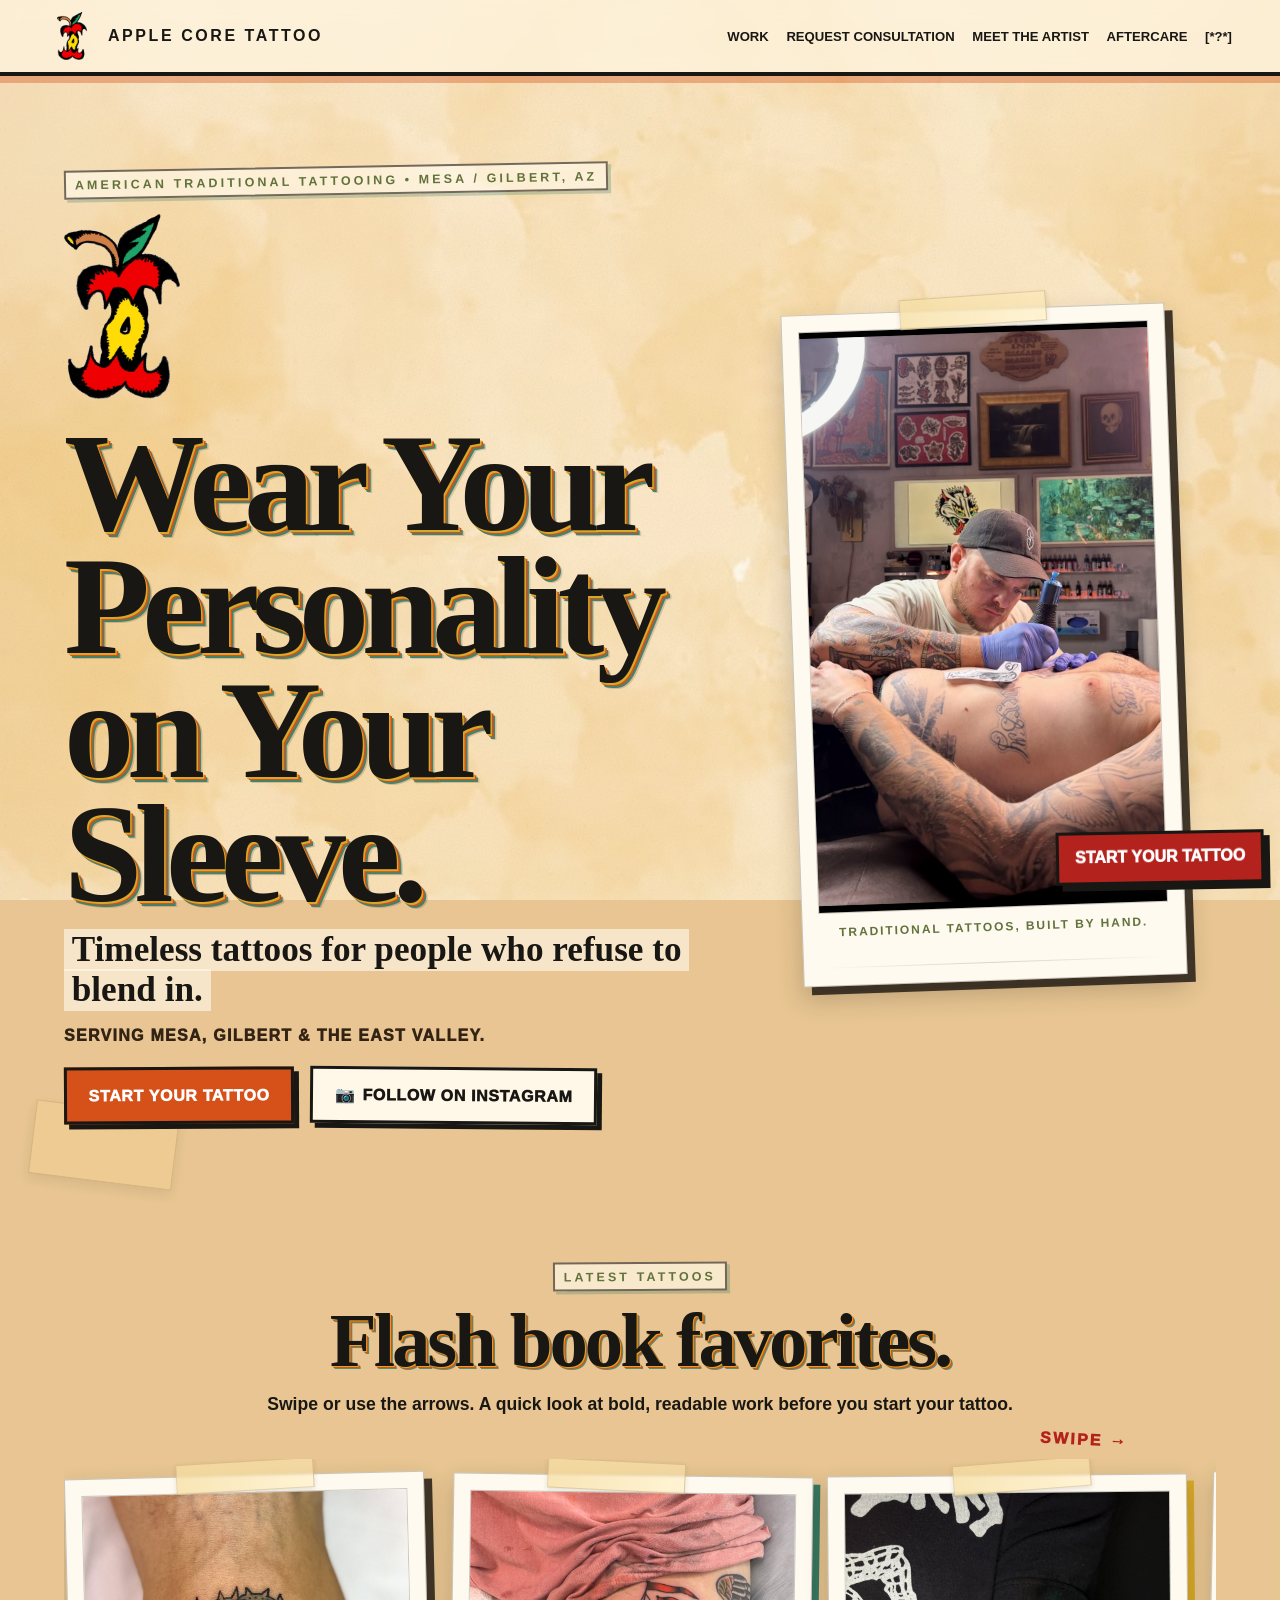
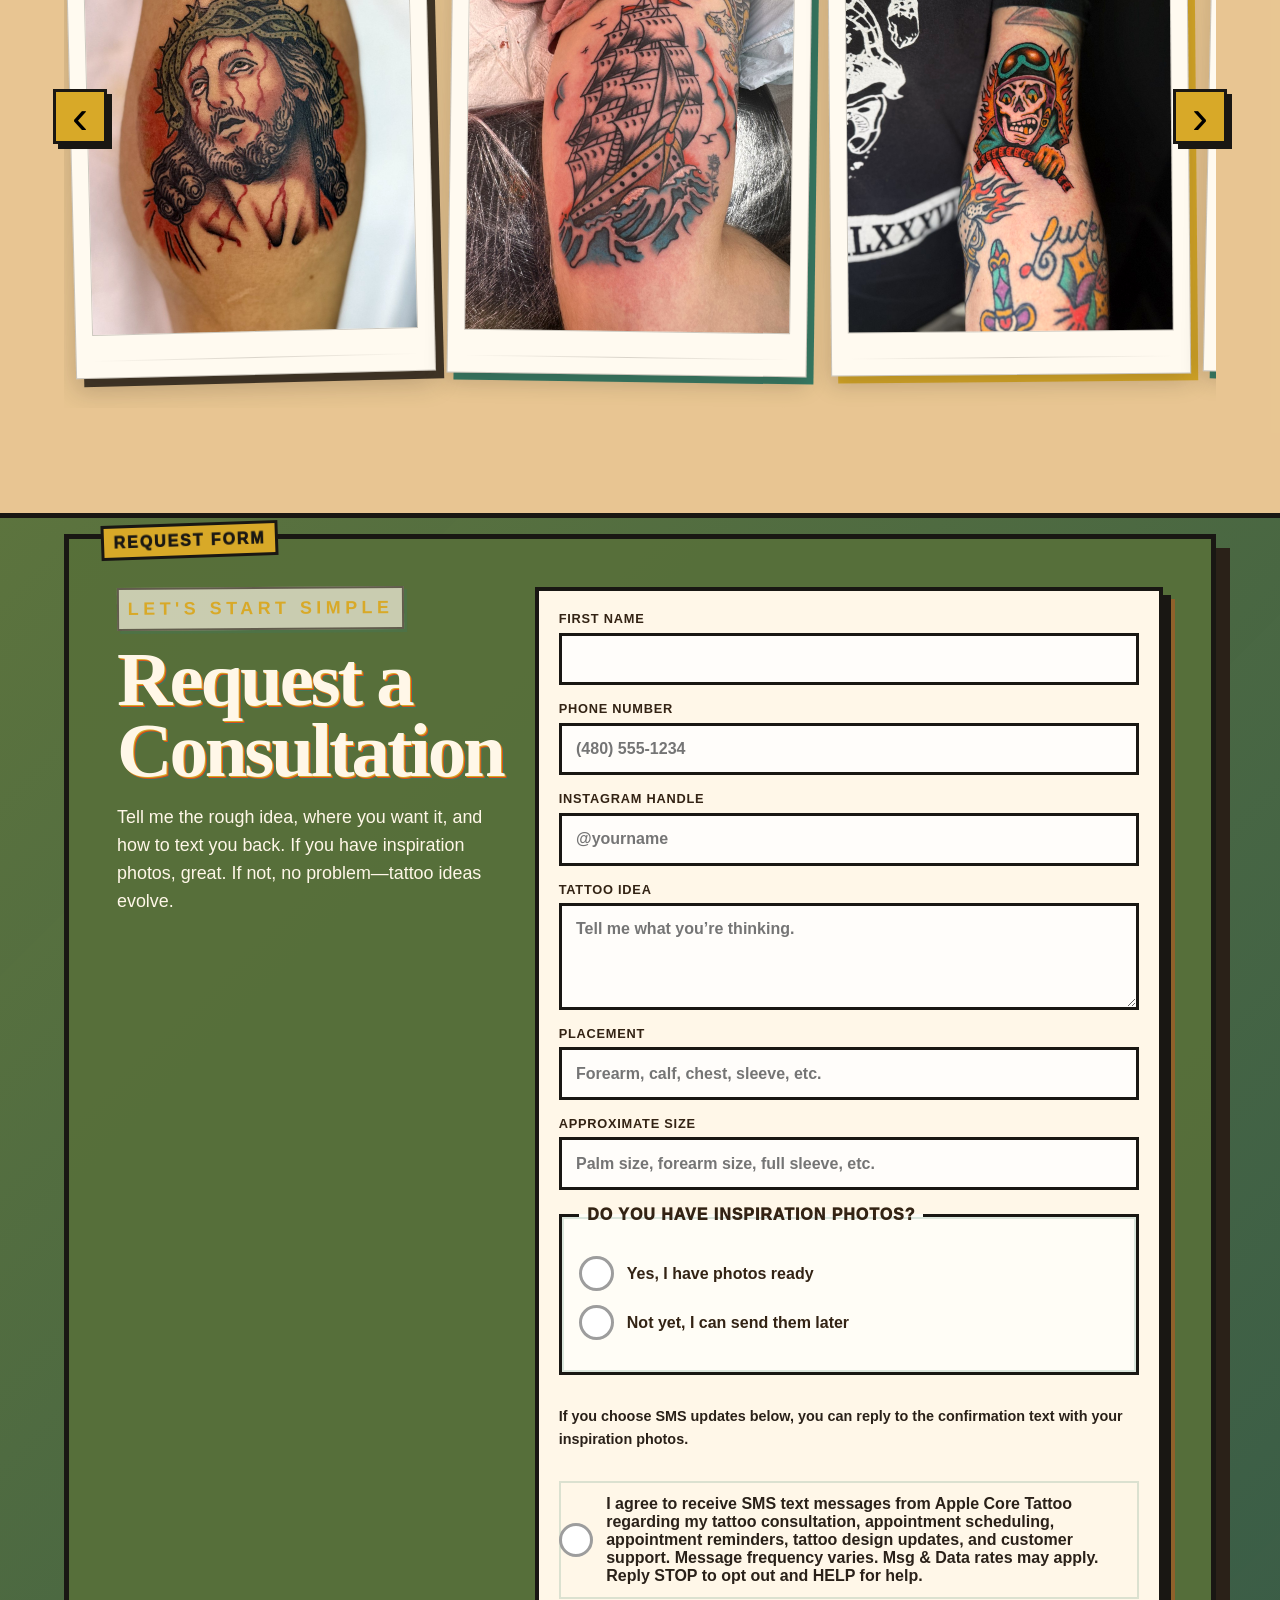
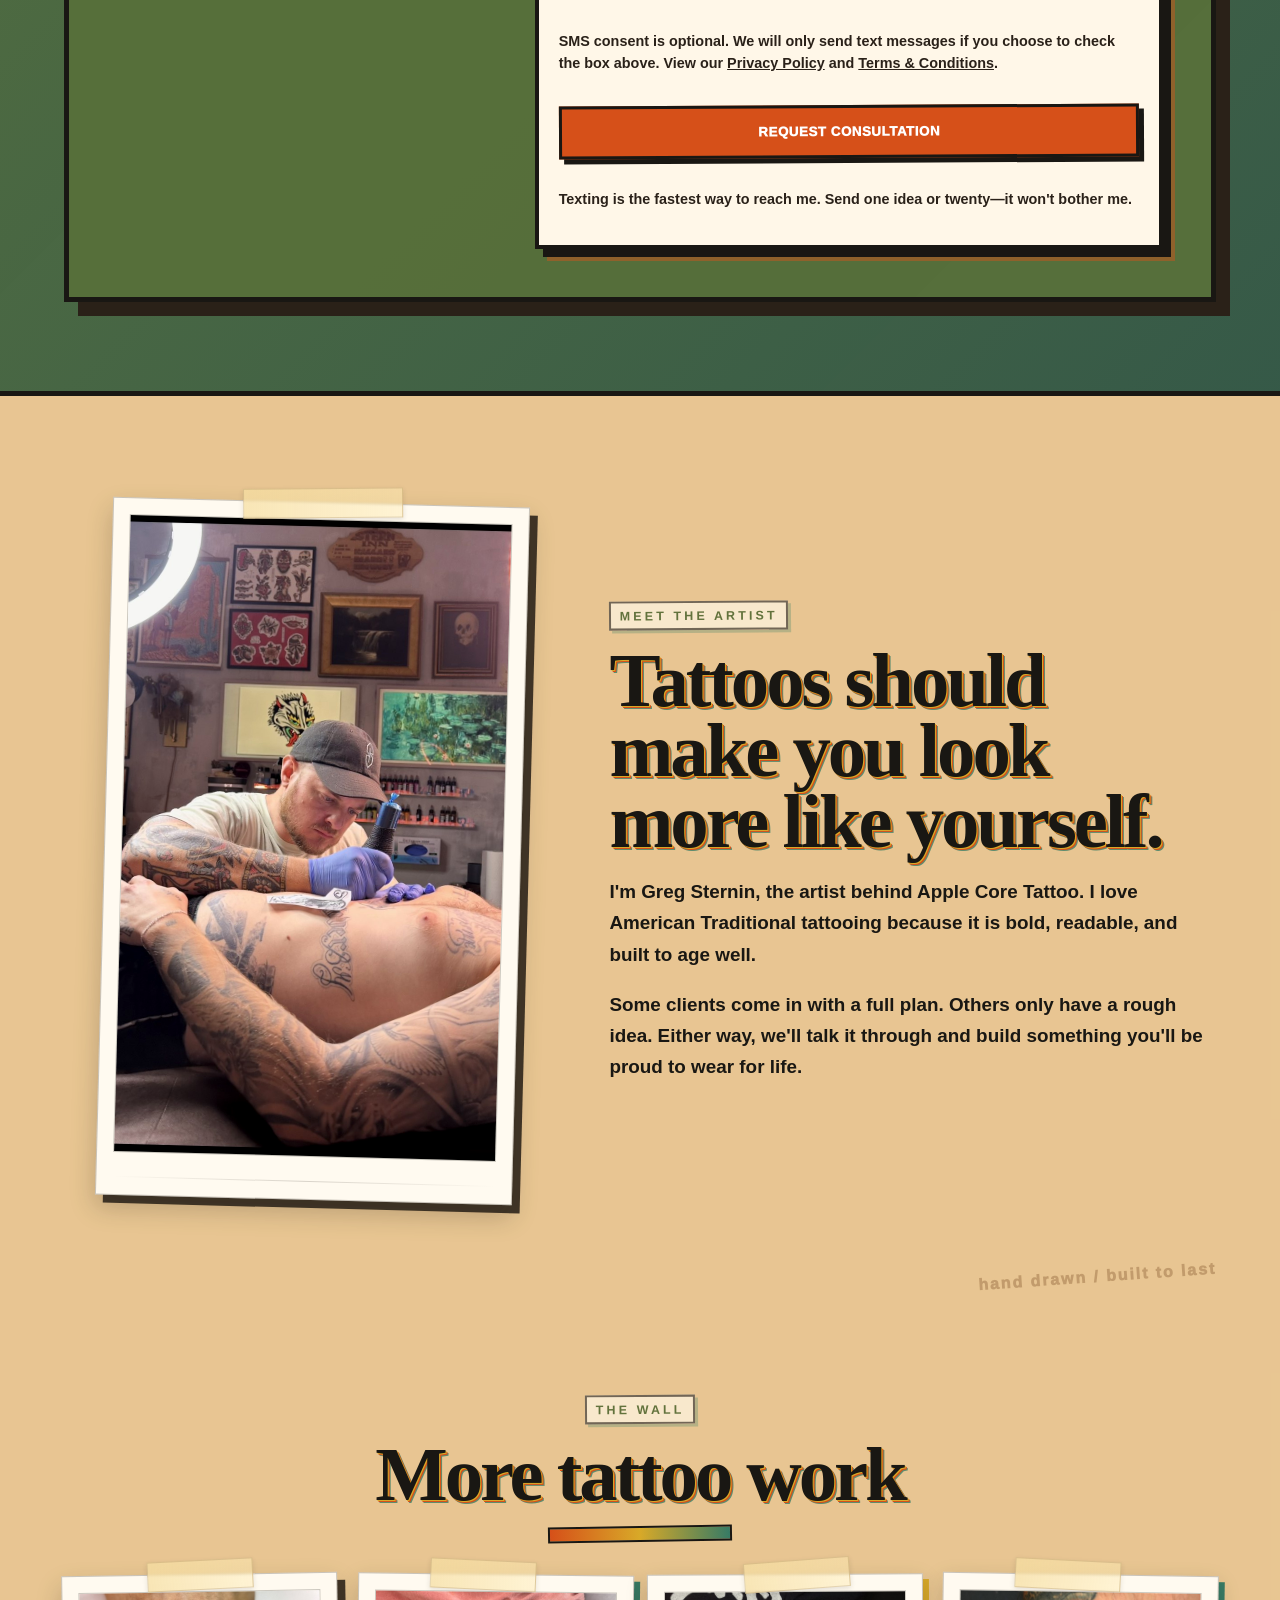
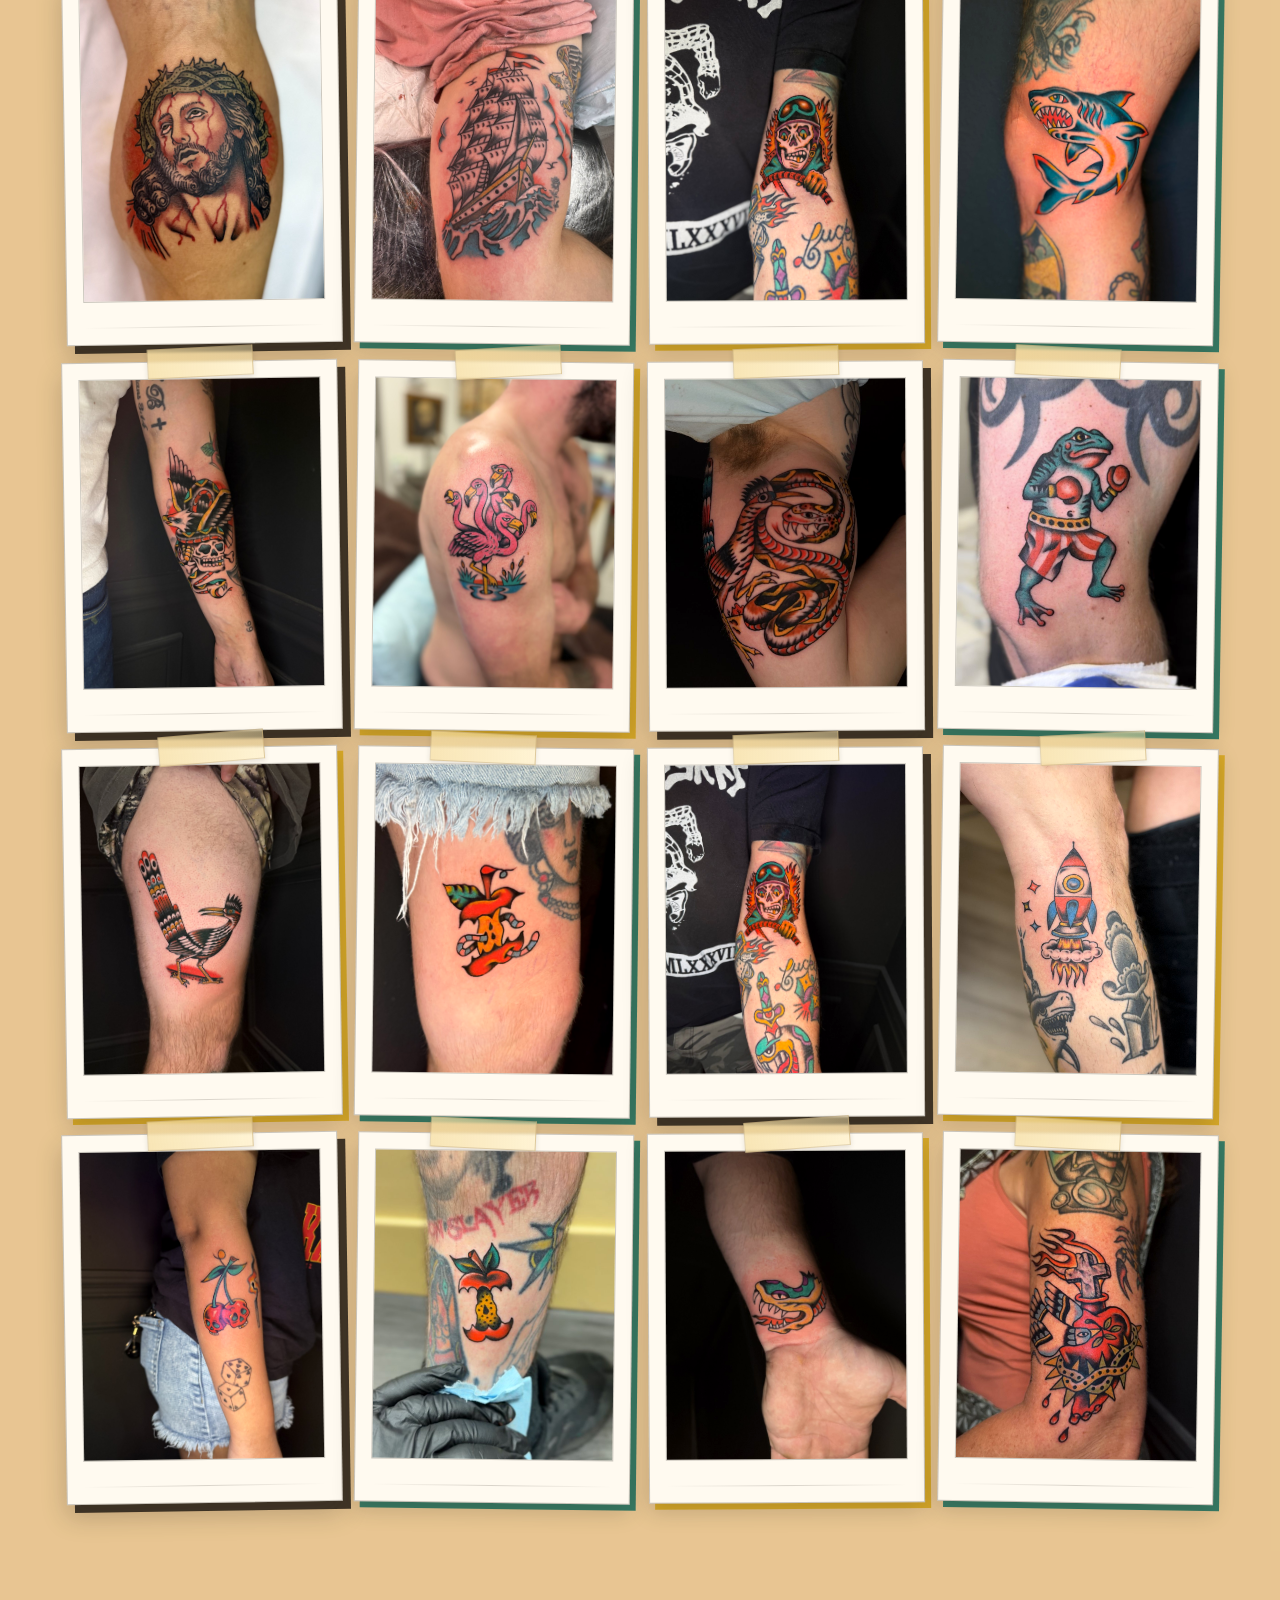
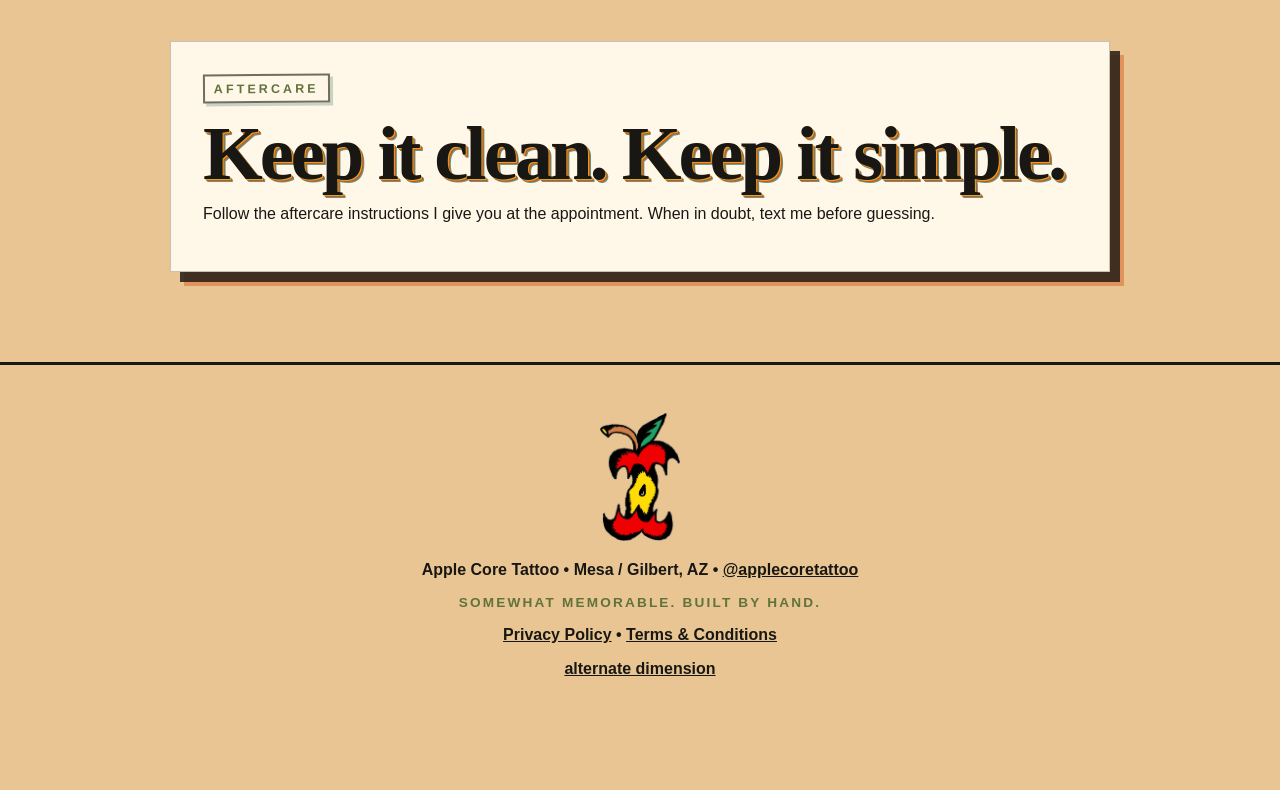
==== commit fda330c7: "request consult not start your tattoo" ====
--- a/index.html
+++ b/index.html
@@ -16,7 +16,7 @@
     </a>
     <nav aria-label="Main navigation">
       <a href="#work">Work</a>
-      <a href="#start">Start Your Tattoo</a>
+      <a href="#start">Request Consultation</a>
       <a href="#meet">Meet the Artist</a>
       <a href="#aftercare">Aftercare</a>
       <a class="mystery-nav" href="alternate-dimension.html" aria-label="Enter the alternate dimension" data-default="[*?*]" data-hover="[ENTER?]">[*?*]</a>
